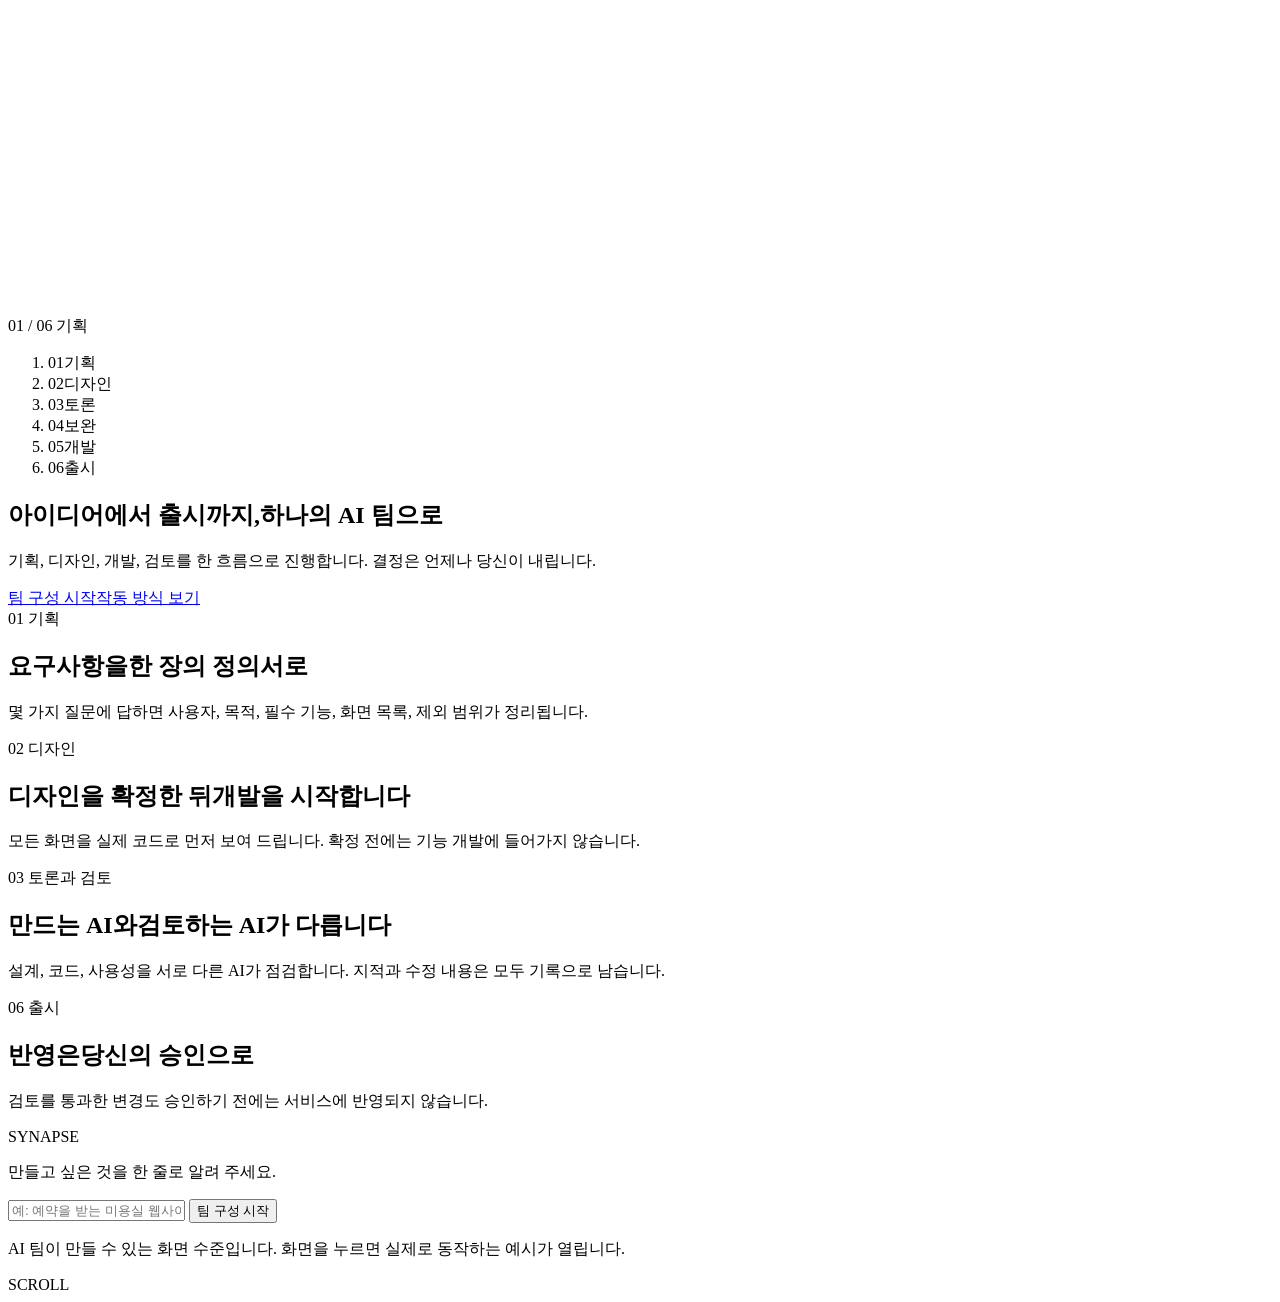
==== index.html @ ffe22930 "Add SYNAPSE homepage HTML/CSS/JS (assets to be uploaded separately)" ====
<!doctype html>
<html lang="ko">
<head>
<meta charset="utf-8">
<meta name="viewport" content="width=device-width, initial-scale=1, viewport-fit=cover">
<meta name="theme-color" content="#000000">
<meta name="apple-mobile-web-app-capable" content="yes">
<meta name="apple-mobile-web-app-status-bar-style" content="black-translucent">
<meta name="format-detection" content="telephone=no">
<title>SYNAPSE — 아이디어에서 출시까지</title>
<link rel="stylesheet" href="style.css">
</head>
<body data-page="home">

<div class="stage" aria-hidden="true">
  <video data-k="morph" src="assets/hands.mp4" poster="assets/hands.jpg" muted playsinline webkit-playsinline preload="auto"></video>
  <video data-k="sphere" class="stock" src="assets/sphere.mp4" poster="assets/sphere.jpg" muted playsinline webkit-playsinline loop preload="metadata"></video>
  <video data-k="tunnel" src="assets/finale.mp4" poster="assets/finale.jpg" muted playsinline webkit-playsinline preload="metadata"></video>
  <div class="tint"></div>
  <canvas data-k="code"></canvas>
  <video data-k="intro" src="assets/intro.mp4" muted playsinline webkit-playsinline preload="auto"></video>
  <i class="bar-top"></i><i class="bar-bot"></i>
  <div class="scrim"></div>
  <div class="sidescrim"></div>
  <div class="wash"></div>
  <span class="hud tr">01 / 06  기획</span>
</div>

<ol class="rail" aria-label="진행 단계">
  <li><span>01</span>기획</li><li><span>02</span>디자인</li><li><span>03</span>토론</li>
  <li><span>04</span>보완</li><li><span>05</span>개발</li><li><span>06</span>출시</li>
</ol>

<main>
  <section class="copy center" data-a="0" data-b="0.07">
    <h1>아이디어에서 출시까지,<b>하나의 AI 팀으로</b></h1>
    <p>기획, 디자인, 개발, 검토를 한 흐름으로 진행합니다. 결정은 언제나 당신이 내립니다.</p>
    <div class="row"><a class="btn solid" href="index.html#start">팀 구성 시작</a><a class="btn" href="how.html">작동 방식 보기</a></div>
  </section>

  <section class="copy ll" data-a="0.17" data-b="0.27">
    <span class="step">01 기획</span>
    <h2>요구사항을<b>한 장의 정의서로</b></h2>
    <p>몇 가지 질문에 답하면 사용자, 목적, 필수 기능, 화면 목록, 제외 범위가 정리됩니다.</p>
  </section>

  <section class="copy ll" data-a="0.355" data-b="0.49">
    <span class="step">02 디자인</span>
    <h2>디자인을 확정한 뒤<b>개발을 시작합니다</b></h2>
    <p>모든 화면을 실제 코드로 먼저 보여 드립니다. 확정 전에는 기능 개발에 들어가지 않습니다.</p>
  </section>

  <section class="copy ll" data-a="0.605" data-b="0.705">
    <span class="step">03 토론과 검토</span>
    <h2>만드는 AI와<b>검토하는 AI가 다릅니다</b></h2>
    <p>설계, 코드, 사용성을 서로 다른 AI가 점검합니다. 지적과 수정 내용은 모두 기록으로 남습니다.</p>
  </section>

  <section class="copy ll" data-a="0.79" data-b="0.855">
    <span class="step">06 출시</span>
    <h2>반영은<b>당신의 승인으로</b></h2>
    <p>검토를 통과한 변경도 승인하기 전에는 서비스에 반영되지 않습니다.</p>
  </section>

  <section class="copy finale" id="start" data-a="0.93" data-b="1">
    <div class="mark">SYNAPSE</div>
    <p class="tag">만들고 싶은 것을 한 줄로 알려 주세요.</p>
    <form class="ask">
      <input type="text" aria-label="만들고 싶은 것" placeholder="예: 예약을 받는 미용실 웹사이트">
      <button type="submit">팀 구성 시작</button>
    </form>
    <small></small>
    <section class="show" aria-label="만들 수 있는 것"></section>
    <p class="shelf-note">AI 팀이 만들 수 있는 화면 수준입니다. 화면을 누르면 실제로 동작하는 예시가 열립니다.</p>
  </section>

  <div class="scrollhint">SCROLL</div>
  <div class="track"></div>
</main>

<script src="rain.js"></script>
<script src="site.js"></script>
</body>
</html>
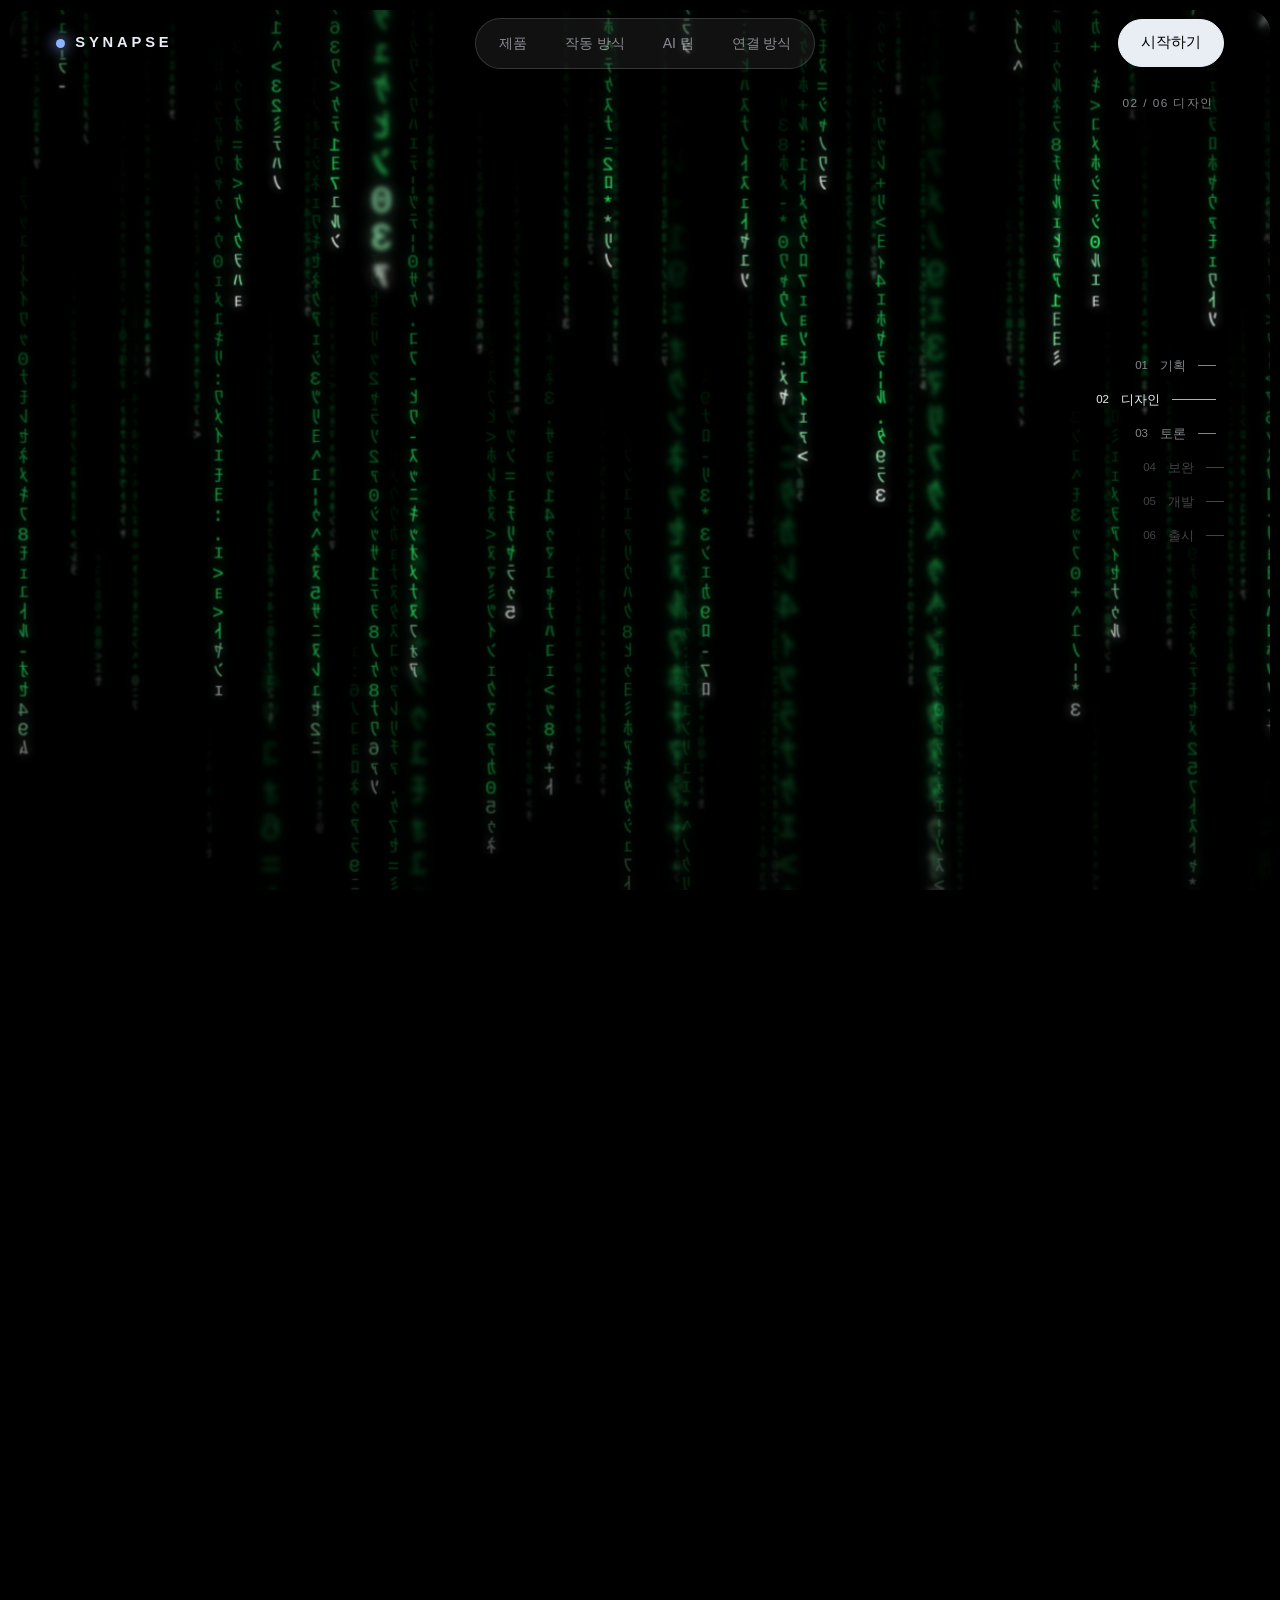
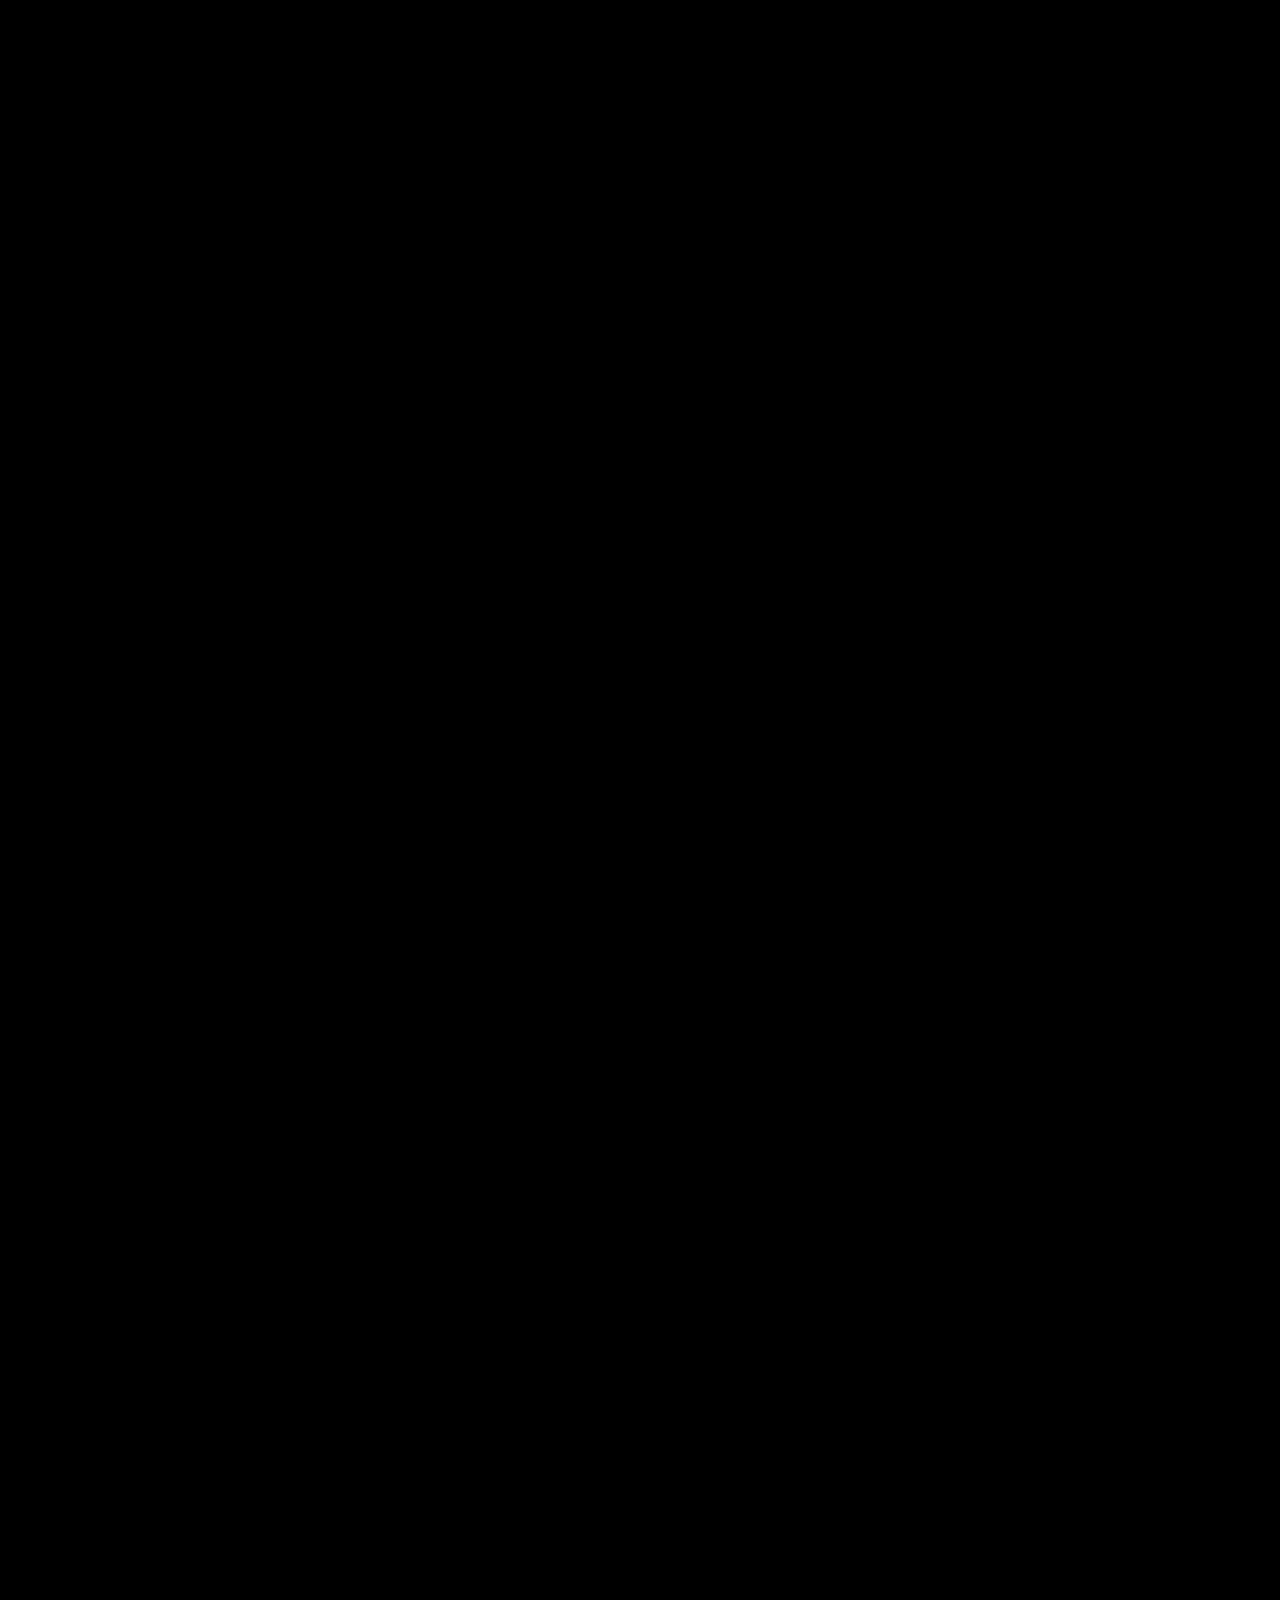
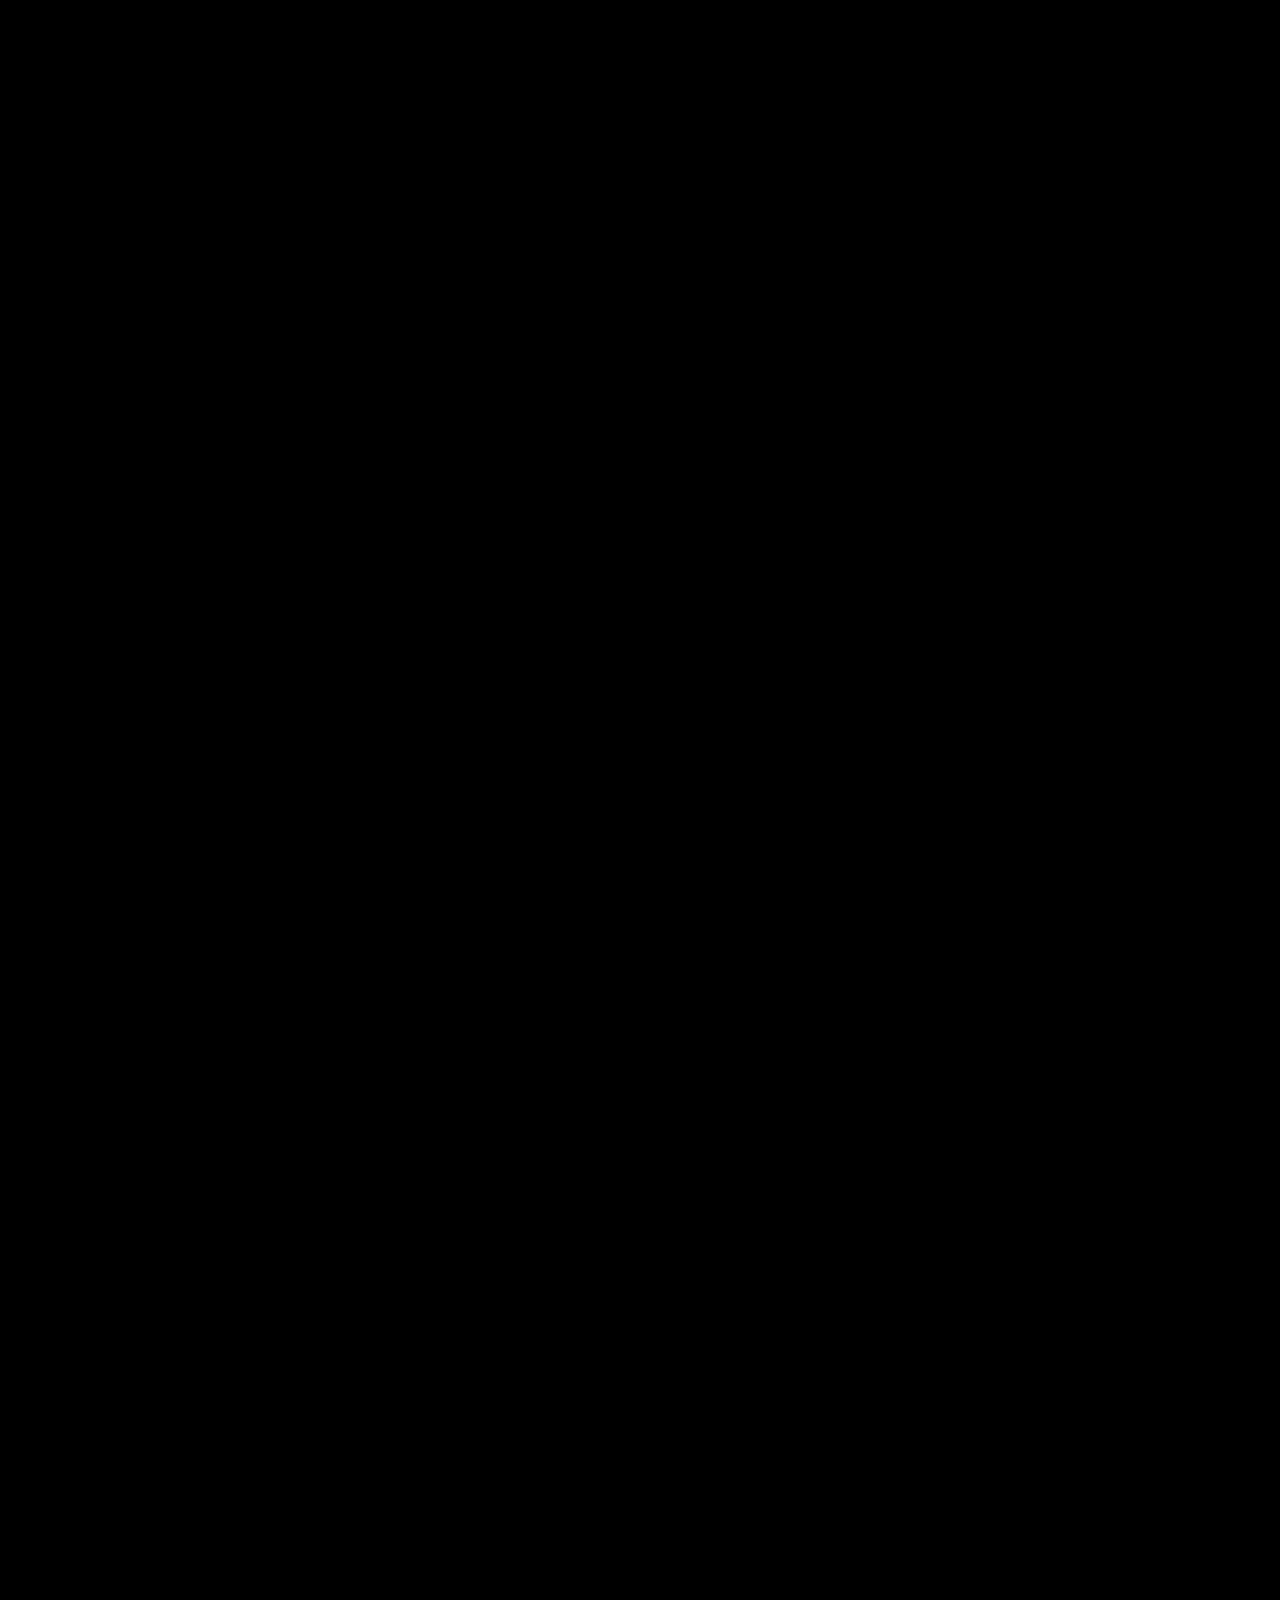
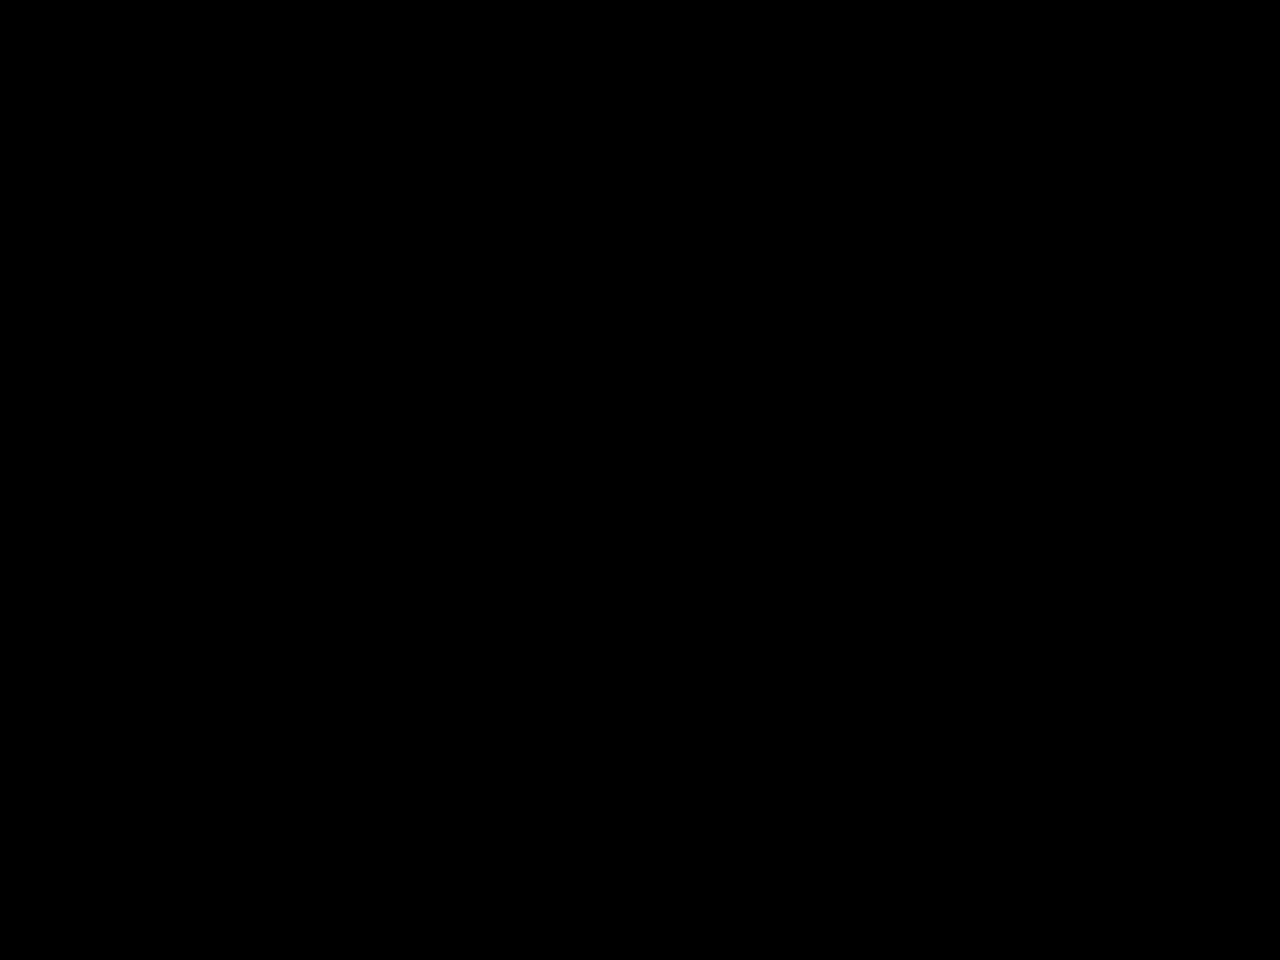
==== commit b8b6061a: "Add files via upload" ====
--- a/index.html
+++ b/index.html
@@ -2,23 +2,19 @@
 <html lang="ko">
 <head>
 <meta charset="utf-8">
-<meta name="viewport" content="width=device-width, initial-scale=1, viewport-fit=cover">
-<meta name="theme-color" content="#000000">
-<meta name="apple-mobile-web-app-capable" content="yes">
-<meta name="apple-mobile-web-app-status-bar-style" content="black-translucent">
-<meta name="format-detection" content="telephone=no">
+<meta name="viewport" content="width=device-width, initial-scale=1">
 <title>SYNAPSE — 아이디어에서 출시까지</title>
 <link rel="stylesheet" href="style.css">
 </head>
 <body data-page="home">
 
 <div class="stage" aria-hidden="true">
-  <video data-k="morph" src="assets/hands.mp4" poster="assets/hands.jpg" muted playsinline webkit-playsinline preload="auto"></video>
-  <video data-k="sphere" class="stock" src="assets/sphere.mp4" poster="assets/sphere.jpg" muted playsinline webkit-playsinline loop preload="metadata"></video>
-  <video data-k="tunnel" src="assets/finale.mp4" poster="assets/finale.jpg" muted playsinline webkit-playsinline preload="metadata"></video>
+  <video data-k="morph" src="assets/hands.mp4" poster="assets/hands.jpg" muted playsinline preload="auto"></video>
+  <video data-k="sphere" class="stock" src="assets/sphere.mp4" poster="assets/sphere.jpg" muted playsinline loop preload="auto"></video>
+  <video data-k="tunnel" src="assets/finale.mp4" poster="assets/finale.jpg" muted playsinline preload="auto"></video>
   <div class="tint"></div>
   <canvas data-k="code"></canvas>
-  <video data-k="intro" src="assets/intro.mp4" muted playsinline webkit-playsinline preload="auto"></video>
+  <video data-k="intro" src="assets/intro.mp4" muted playsinline preload="auto"></video>
   <i class="bar-top"></i><i class="bar-bot"></i>
   <div class="scrim"></div>
   <div class="sidescrim"></div>
@@ -81,4 +77,4 @@
 <script src="rain.js"></script>
 <script src="site.js"></script>
 </body>
-</html>+</html>
--- a/style.css
+++ b/style.css
@@ -0,0 +1,314 @@
+/* SYNAPSE 홈페이지 시안 — 공통 스타일
+   색: 순흑 #000 / 먹 #0A0D12 / 서리 #E9EEF5 / 빛청 #8FB4FF / 종이 #F3F5F8 / 재 #6B7480 */
+@font-face { font-family: Pretendard; font-weight: 200; font-display: swap; src: url(assets/fonts/Pretendard-ExtraLight.woff2) format("woff2"); }
+@font-face { font-family: Pretendard; font-weight: 300; font-display: swap; src: url(assets/fonts/Pretendard-Light.woff2) format("woff2"); }
+@font-face { font-family: Pretendard; font-weight: 500; font-display: swap; src: url(assets/fonts/Pretendard-Medium.woff2) format("woff2"); }
+
+:root {
+  --black: #000; --ink: #0A0D12; --frost: #E9EEF5; --glow: #8FB4FF; --paper: #F3F5F8; --ash: #6B7480;
+  --bg: var(--black); --fg: var(--frost); --dim: rgba(233,238,245,.56); --line: rgba(233,238,245,.16);
+  --pill: rgba(233,238,245,.07); --pill-on: rgba(233,238,245,.14);
+  --pad: clamp(20px, 4.4vw, 72px);
+  --ease: cubic-bezier(.2,.7,.1,1);
+}
+.light, .lit {
+  --bg: var(--paper); --fg: #0A0D12; --dim: rgba(10,13,18,.6); --line: rgba(10,13,18,.16);
+  --pill: rgba(10,13,18,.06); --pill-on: rgba(10,13,18,.12);
+}
+* { box-sizing: border-box; margin: 0; }
+html { background: #000; }
+body {
+  font-family: Pretendard, "Apple SD Gothic Neo", "Malgun Gothic", sans-serif; font-weight: 300;
+  background: var(--bg); color: var(--fg); line-height: 1.6; word-break: keep-all;
+  -webkit-font-smoothing: antialiased; transition: background .9s var(--ease), color .9s var(--ease), opacity .28s ease;
+  opacity: 0;
+}
+body.ready { opacity: 1; }
+body.leaving { opacity: 0; }
+a { color: inherit; text-decoration: none; }
+button, input { font: inherit; color: inherit; }
+:focus-visible { outline: 2px solid var(--glow); outline-offset: 3px; border-radius: 6px; }
+
+/* ── 내비게이션 ── */
+.nav { position: fixed; inset: 0 0 auto 0; z-index: 50; display: flex; align-items: center; justify-content: space-between;
+  padding: 18px var(--pad); transition: color .9s var(--ease); }
+.logo { font-weight: 500; letter-spacing: .26em; font-size: .92rem; display: flex; align-items: center; gap: 10px; }
+.logo i { width: 9px; height: 9px; border-radius: 50%; background: var(--glow); box-shadow: 0 0 14px 3px rgba(143,180,255,.55); }
+.nav-pill { position: relative; display: flex; gap: 2px; padding: 5px; border-radius: 999px; background: var(--pill);
+  border: 1px solid var(--line); backdrop-filter: blur(14px); -webkit-backdrop-filter: blur(14px); }
+.nav-pill a { position: relative; z-index: 1; padding: 8px 18px; font-size: .88rem; border-radius: 999px; color: var(--dim); transition: color .3s; }
+.nav-pill a:hover, .nav-pill a[aria-current] { color: var(--fg); }
+.nav-ind { position: absolute; top: 5px; left: 0; height: calc(100% - 10px); width: 0; border-radius: 999px; background: var(--pill-on);
+  transition: transform .45s var(--ease), width .45s var(--ease), opacity .3s; opacity: 0; }
+.btn { display: inline-flex; align-items: center; gap: 10px; padding: 11px 22px; border-radius: 999px; border: 1px solid var(--line);
+  background: transparent; cursor: pointer; font-size: .92rem; transition: background .3s, color .3s, border-color .3s, transform .3s var(--ease); }
+.btn:hover { background: var(--pill-on); }
+.btn.solid { background: var(--fg); color: var(--bg); border-color: var(--fg); }
+.btn.solid:hover { transform: translateY(-2px); }
+.nav-toggle { display: none; }
+
+/* ── 홈: 스크롤 무대 ── */
+.track { height: 640vh; }
+.stage { position: fixed; inset: 0; overflow: hidden; background: #000; border-radius: 0; will-change: inset, border-radius; }
+.stage video { position: absolute; inset: 0; width: 100%; height: 100%; object-fit: cover; opacity: 0; will-change: opacity; }
+.stage video.stock { filter: grayscale(1) brightness(1.2) contrast(1.08); }
+.stage video[data-k="code"] { filter: grayscale(1) brightness(.85) contrast(1.1); }
+.tint { position: absolute; inset: 0; background: #7aa2f0; mix-blend-mode: color; opacity: .5; pointer-events: none; }
+.scrim { position: absolute; inset: 0; background:
+  linear-gradient(to top, rgba(0,0,0,.72) 0%, rgba(0,0,0,0) 46%), linear-gradient(to bottom, rgba(0,0,0,.5) 0%, rgba(0,0,0,0) 22%); }
+.wash { position: absolute; inset: 0; background: var(--paper); opacity: 0; will-change: opacity; }
+.hud { position: absolute; font-size: .74rem; letter-spacing: .12em; color: var(--dim); transition: color .9s; }
+.hud.tl { top: 84px; left: var(--pad); } .hud.tr { top: 84px; right: var(--pad); }
+
+.copy { position: fixed; z-index: 10; opacity: 0; pointer-events: none; will-change: opacity, transform; }
+.copy.on { pointer-events: auto; }
+.copy h1, .copy h2, .phead h1 { font-size: clamp(2.1rem, 5.4vw, 5.2rem); line-height: 1.12; font-weight: 200; letter-spacing: -.02em; }
+.copy h1 b, .copy h2 b, .phead h1 b { display: block; font-weight: 500; }
+.copy p { max-width: 34em; color: var(--dim); margin-top: 1.1em; font-size: clamp(.95rem, 1.15vw, 1.1rem); }
+.copy.center { inset: 0; display: grid; place-content: center; justify-items: center; text-align: center; padding: 0 var(--pad); }
+.copy.center .row { display: flex; gap: 12px; margin-top: 2em; flex-wrap: wrap; justify-content: center; }
+.copy.ll { left: var(--pad); bottom: clamp(56px, 11vh, 120px); max-width: min(680px, 78vw); }
+.scrollhint { position: fixed; z-index: 10; left: 50%; bottom: 28px; transform: translateX(-50%); font-size: .74rem; letter-spacing: .3em; color: var(--dim); }
+.scrollhint::after { content: ""; display: block; width: 1px; height: 34px; margin: 10px auto 0; background: linear-gradient(var(--dim), transparent); animation: drip 2.2s var(--ease) infinite; transform-origin: top; }
+@keyframes drip { 0% { transform: scaleY(0); } 60% { transform: scaleY(1); } 100% { transform: scaleY(1); opacity: 0; } }
+
+/* 단계 레일 (오른쪽) */
+.rail { position: fixed; z-index: 12; right: var(--pad); top: 50%; transform: translateY(-50%); list-style: none; padding: 0; font-size: .82rem; transition: opacity .6s; }
+.rail li { display: flex; align-items: center; justify-content: flex-end; gap: 12px; height: 34px; color: var(--dim); opacity: .5; transition: opacity .5s, color .5s, transform .5s var(--ease); }
+.rail li span { font-variant-numeric: tabular-nums; font-size: .72rem; }
+.rail li::after { content: ""; width: 18px; height: 1px; background: currentColor; transition: width .5s var(--ease); }
+.rail li.on { opacity: 1; color: var(--fg); transform: translateX(-8px); }
+.rail li.on::after { width: 44px; background: var(--glow); }
+
+/* 마지막: 시작 화면 */
+.finale { inset: 0; display: grid; place-content: center; justify-items: center; text-align: center; padding: 0 var(--pad); color: #0A0D12; }
+.finale .mark { font-weight: 500; letter-spacing: .42em; font-size: clamp(1.6rem, 4.6vw, 4rem); padding-left: .42em; }
+.finale .tag { color: rgba(10,13,18,.6); margin-top: .7em; }
+.ask { display: flex; gap: 8px; margin-top: 2.4em; width: min(720px, 88vw); padding: 8px; border-radius: 999px; background: #fff;
+  border: 1px solid rgba(10,13,18,.14); box-shadow: 0 30px 80px -30px rgba(40,70,130,.35); }
+.ask input { flex: 1; min-width: 0; border: 0; background: transparent; padding: 12px 20px; font-size: 1.02rem; outline: none; color: #0A0D12; }
+.ask input::placeholder { color: rgba(10,13,18,.42); }
+.ask button { border: 0; border-radius: 999px; background: #0A0D12; color: #fff; padding: 12px 26px; cursor: pointer; white-space: nowrap; transition: transform .3s var(--ease); }
+.ask button:hover { transform: scale(1.04); }
+.finale small { display: block; margin-top: 1.3em; color: rgba(10,13,18,.55); min-height: 1.6em; font-size: .86rem; }
+
+/* ── 하위 페이지 공통 ── */
+.phead { position: relative; min-height: 78vh; display: flex; align-items: flex-end; padding: 0 var(--pad) clamp(40px, 8vh, 90px); overflow: hidden; }
+.phead video { position: absolute; inset: 0; width: 100%; height: 100%; object-fit: cover; filter: grayscale(1) sepia(.5) hue-rotate(185deg) saturate(1.3) brightness(.95); z-index: -2; will-change: transform; }
+.phead::after { content: ""; position: absolute; inset: 0; z-index: -1; background: linear-gradient(to top, var(--bg) 2%, transparent 60%); }
+.phead p { max-width: 36em; color: var(--dim); margin-top: 1.2em; font-size: 1.08rem; }
+.phead h1 { transform: translateY(26px); opacity: 0; transition: transform 1.1s var(--ease) .15s, opacity 1.1s ease .15s; }
+.ready .phead h1 { transform: none; opacity: 1; }
+.wrap { padding: clamp(40px, 9vh, 110px) var(--pad); }
+.lede { font-size: clamp(1.2rem, 2vw, 1.7rem); font-weight: 200; max-width: 30em; line-height: 1.5; }
+
+/* 제품: 줄 목록 */
+.rows { border-top: 1px solid var(--line); margin-top: 3.5em; }
+.rows article { display: grid; grid-template-columns: minmax(180px, 1fr) 2fr; gap: 24px; padding: 30px 0; border-bottom: 1px solid var(--line); transition: padding .5s var(--ease), background .5s; }
+.rows article:hover { padding-left: 18px; background: linear-gradient(90deg, var(--pill), transparent 60%); }
+.rows h3 { font-weight: 500; font-size: 1.3rem; }
+.rows p { color: var(--dim); max-width: 38em; }
+
+/* 작동 방식: 고정 숫자 + 단계 */
+.steps { display: grid; grid-template-columns: minmax(0, 1fr) minmax(0, 1.2fr); gap: var(--pad); padding: 0 var(--pad); }
+.steps .big { position: sticky; top: 0; height: 100vh; display: grid; align-content: center; }
+.steps .big .n { font-size: clamp(7rem, 22vw, 20rem); font-weight: 200; line-height: .9; letter-spacing: -.05em; font-variant-numeric: tabular-nums; }
+.steps .big .t { font-size: clamp(1.4rem, 2.6vw, 2.4rem); font-weight: 500; margin-top: .3em; }
+.steps .bar { height: 1px; background: var(--line); margin-top: 2em; position: relative; }
+.steps .bar i { position: absolute; left: 0; top: 0; height: 1px; background: var(--glow); width: 16.6%; transition: width .7s var(--ease); box-shadow: 0 0 12px var(--glow); }
+.steps article { min-height: 82vh; display: grid; align-content: center; opacity: .28; transition: opacity .6s; }
+.steps article.on { opacity: 1; }
+.steps article h3 { font-size: clamp(1.4rem, 2.4vw, 2rem); font-weight: 200; line-height: 1.35; }
+.steps article p { color: var(--dim); margin-top: 1em; max-width: 32em; }
+
+/* AI 팀: 구체 주변 네 역할 */
+.orbit { position: relative; min-height: 100vh; overflow: hidden; display: grid; place-items: center; }
+.orbit video { position: absolute; inset: 0; width: 100%; height: 100%; object-fit: cover; filter: saturate(.6) brightness(1.2); }
+.orbit .mid { position: relative; text-align: center; }
+.role { position: absolute; max-width: 300px; transition: transform .6s var(--ease); }
+.role:hover { transform: translateY(-6px); }
+.role h3 { font-weight: 500; font-size: 1.25rem; display: flex; align-items: center; gap: 10px; }
+.role h3::before { content: ""; width: 7px; height: 7px; border-radius: 50%; background: var(--glow); box-shadow: 0 0 12px var(--glow); }
+.role p { color: var(--dim); margin-top: .5em; font-size: .96rem; }
+.role.a { top: 22%; left: var(--pad); } .role.b { top: 22%; right: var(--pad); }
+.role.c { bottom: 12%; left: var(--pad); } .role.d { bottom: 12%; right: var(--pad); }
+.names { display: flex; flex-wrap: wrap; gap: 10px; margin-top: 2em; }
+.names span { padding: 9px 18px; border: 1px solid var(--line); border-radius: 999px; }
+
+/* 연결 방식: 밝은 페이지, 세 갈래 */
+.ways { display: grid; grid-template-columns: 1.35fr 1fr 1fr; border-top: 1px solid var(--line); margin-top: 3.5em; }
+.ways section { padding: 34px 28px 40px 0; }
+.ways section + section { border-left: 1px solid var(--line); padding-left: 28px; }
+.ways .cost { font-size: clamp(2.2rem, 4.4vw, 4rem); font-weight: 200; line-height: 1.1; }
+.ways h3 { font-weight: 500; font-size: 1.2rem; margin: .9em 0 .5em; }
+.ways p, .ways li { color: var(--dim); }
+.ways ul { padding-left: 1.1em; margin-top: .8em; }
+.note { margin-top: 3em; padding-top: 1.4em; border-top: 1px solid var(--line); color: var(--dim); max-width: 46em; }
+
+.foot { display: flex; justify-content: space-between; flex-wrap: wrap; gap: 16px; padding: 40px var(--pad); border-top: 1px solid var(--line); color: var(--dim); font-size: .88rem; }
+.foot a:hover { color: var(--fg); }
+
+@media (max-width: 820px) {
+  .nav-toggle { display: inline-flex; }
+  .nav-pill { display: none; position: absolute; top: 66px; right: var(--pad); flex-direction: column; border-radius: 22px; padding: 10px; min-width: 180px; background: rgba(10,13,18,.92); }
+  .light .nav-pill, .lit .nav-pill { background: rgba(243,245,248,.96); }
+  .nav.open .nav-pill { display: flex; } .nav-ind { display: none; }
+  .nav .cta { display: none; }
+  .rail { display: none; } .hud.tr { display: none; }
+  .rows article, .steps, .ways { grid-template-columns: 1fr; }
+  .steps .big { position: static; height: auto; padding-top: 12vh; } .steps article { min-height: 0; padding: 7vh 0; opacity: 1; }
+  .ways section + section { border-left: 0; border-top: 1px solid var(--line); padding-left: 0; }
+  .orbit { display: block; padding: 16vh var(--pad) 8vh; } .orbit .mid { margin-bottom: 8vh; }
+  .role { position: static; margin-top: 28px; max-width: none; }
+  .ask { flex-direction: column; border-radius: 26px; } .ask button { padding: 14px; }
+}
+@media (prefers-reduced-motion: reduce) {
+  * { animation: none !important; transition-duration: .01ms !important; }
+}
+
+/* 실사 도입: 영화 화면비 띠(위·아래)가 있다가 걷힌다 */
+.bar-top, .bar-bot { position: absolute; left: 0; right: 0; height: 11.5vh; background: #000; z-index: 3; will-change: transform; }
+.bar-top { top: 0; transform-origin: top; } .bar-bot { bottom: 0; transform-origin: bottom; }
+.stage video[data-k="intro"] { z-index: 2; }
+
+/* 첫 화면 정리(레퍼런스 card): 제목은 위쪽 가운데, 두 손은 그 아래. 손 영상은 양옆이 서서히 사라져 잘린 면이 안 보인다 */
+.stage video[data-k="morph"] { transform-origin: 50% 60%; will-change: transform, opacity;
+  -webkit-mask-image: linear-gradient(90deg, transparent 0, #000 20%, #000 80%, transparent 100%); mask-image: linear-gradient(90deg, transparent 0, #000 20%, #000 80%, transparent 100%); }
+.copy.center { place-content: start center; padding-top: clamp(96px, 17vh, 190px); }
+.copy.center h1 { font-size: clamp(2rem, 4.3vw, 4.1rem); }
+.copy.center p { max-width: 26em; font-size: clamp(.92rem, 1.05vw, 1.02rem); margin-top: .9em; }
+.copy.center .row { margin-top: 1.5em; }
+@media (max-width: 820px) { .copy.center { padding-top: 14vh; } }
+
+/* 메뉴는 첫 화면부터 보이되, 은은하게 떠오른다 */
+.nav { animation: navIn 2.2s var(--ease) .5s both; }
+@keyframes navIn { from { opacity: 0; transform: translateY(-10px); filter: blur(4px); } to { opacity: 1; transform: none; filter: blur(0); } }
+
+/* 매트릭스 코드 비(직접 그림) */
+.stage canvas[data-k="code"] { position: absolute; inset: 0; width: 100%; height: 100%; opacity: 0; will-change: opacity, transform; }
+.phead canvas.rain { position: absolute; inset: 0; width: 100%; height: 100%; z-index: -2; }
+
+/* ── 4차: 설명 글은 배경과 분리된 왼쪽 자리에, 비주얼은 오른쪽으로 ── */
+.sidescrim { position: absolute; inset: 0; opacity: 0; pointer-events: none; will-change: opacity;
+  background: linear-gradient(90deg, #000 0%, rgba(0,0,0,.9) 26%, rgba(0,0,0,.55) 44%, rgba(0,0,0,0) 62%); }
+.copy.ll { left: var(--pad); top: 0; bottom: 0; display: grid; align-content: center; width: min(460px, 36vw); max-width: none; }
+.copy.ll .step { display: flex; align-items: center; gap: 14px; font-size: .82rem; letter-spacing: .08em; color: var(--glow); margin-bottom: 1.5em; font-variant-numeric: tabular-nums; }
+.copy.ll .step::after { content: ""; width: 44px; height: 1px; background: currentColor; opacity: .6; }
+.copy.ll h2 { font-size: clamp(1.9rem, 3.1vw, 3.2rem); line-height: 1.22; letter-spacing: -.025em; }
+.copy.ll p { color: rgba(233,238,245,.8); font-size: clamp(.98rem, 1.08vw, 1.08rem); line-height: 1.8; max-width: 22em; margin-top: 1.4em; }
+.copy.center p { color: rgba(233,238,245,.78); }
+@media (max-width: 820px) {
+  .copy.ll { top: auto; bottom: 7vh; right: var(--pad); width: auto; display: block; }
+  .sidescrim { background: linear-gradient(0deg, #000 0%, rgba(0,0,0,.85) 30%, rgba(0,0,0,0) 62%); }
+}
+
+/* ── 마지막 화면: 예시 시안 진열 ── */
+.finale { align-content: center; overflow: auto; padding-top: 84px; padding-bottom: 28px; }
+.shelf { display: grid; grid-template-columns: repeat(4, 1fr); gap: 14px; width: min(860px, 92vw); margin-top: 2.2em; }
+.card { all: unset; box-sizing: border-box; cursor: pointer; background: #fff; border: 1px solid rgba(10,13,18,.1); border-radius: 16px; padding: 10px 10px 12px; text-align: left;
+  box-shadow: 0 18px 40px -26px rgba(40,70,130,.45); transition: transform .45s var(--ease), box-shadow .45s var(--ease), border-color .3s; }
+.card:hover, .card:focus-visible { transform: translateY(-6px); box-shadow: 0 28px 50px -24px rgba(40,70,130,.55); border-color: rgba(10,13,18,.28); }
+.card:focus-visible { outline: 2px solid #3b6fe0; outline-offset: 3px; }
+.cap { display: block; font-size: .84rem; color: rgba(10,13,18,.62); margin-top: 10px; padding: 0 4px; }
+.cap b { display: block; font-weight: 500; color: #0A0D12; font-size: .92rem; margin-bottom: 1px; }
+.shelf-note { font-size: .78rem; color: rgba(10,13,18,.5); margin-top: 1.1em; }
+.mock { display: block; position: relative; aspect-ratio: 16 / 10; border-radius: 10px; overflow: hidden; background: #F3F5F8; }
+.mock i { position: absolute; display: block; border-radius: 4px; }
+.mock.web { background: linear-gradient(160deg, #fdf3f1, #f3eefb); }
+.mock.web .bar { inset: 0 0 auto 0; height: 13%; background: rgba(255,255,255,.8); border-radius: 0; }
+.mock.web .hero { left: 54%; top: 24%; width: 38%; height: 58%; border-radius: 10px; background: radial-gradient(circle at 40% 35%, #f6a9b8 0 24%, #f0c7d3 25% 46%, #cfe3c7 47%); }
+.mock.web .l1 { left: 8%; top: 32%; width: 34%; height: 9%; background: #2b2233; } .mock.web .l2 { left: 8%; top: 47%; width: 26%; height: 5%; background: rgba(43,34,51,.3); }
+.mock.web .cta { left: 8%; top: 62%; width: 20%; height: 12%; border-radius: 99px; background: #e2607f; }
+.mock.app { background: linear-gradient(160deg, #eaf1ff, #f4f0ff); }
+.mock.app .phone { left: 36%; top: 8%; width: 28%; height: 84%; border-radius: 12px; background: #fff; box-shadow: 0 6px 16px -8px rgba(20,40,90,.5); }
+.mock.app .r { left: 12%; width: 76%; height: 13%; background: #e8eefc; } .mock.app .r:nth-child(1) { top: 14%; background: #3b6fe0; } .mock.app .r:nth-child(2) { top: 33%; } .mock.app .r:nth-child(3) { top: 52%; }
+.mock.app .tab { left: 30%; bottom: 7%; width: 40%; height: 5%; border-radius: 99px; background: #cdd8f5; }
+.mock.game { background: linear-gradient(180deg, #8fd3f4 0 46%, #7bc96f 46%); }
+.mock.game .sc { left: 6%; top: 8%; width: 22%; height: 10%; border-radius: 99px; background: rgba(255,255,255,.85); }
+.mock.game .h { width: 20%; height: 14%; border-radius: 50%; background: #3d2a1e; top: 66%; } .mock.game .h1 { left: 12%; } .mock.game .h2 { left: 40%; } .mock.game .h3 { left: 68%; }
+.mock.game .m { left: 43%; top: 46%; width: 14%; height: 26%; border-radius: 50% 50% 30% 30%; background: #a9744f; animation: pop 2.6s var(--ease) infinite; }
+@keyframes pop { 0%, 100% { transform: translateY(60%); } 35%, 65% { transform: none; } }
+.mock.tool { background: #10141c; }
+.mock.tool .side { left: 0; top: 0; width: 18%; height: 100%; border-radius: 0; background: #1a2030; }
+.mock.tool .b { bottom: 14%; width: 9%; background: #4f7df0; border-radius: 3px 3px 0 0; }
+.mock.tool .b1 { left: 28%; height: 30%; } .mock.tool .b2 { left: 41%; height: 52%; } .mock.tool .b3 { left: 54%; height: 38%; } .mock.tool .b4 { left: 67%; height: 68%; background: #f06a6a; } .mock.tool .b5 { left: 80%; height: 24%; }
+@media (max-width: 820px) { .shelf { grid-template-columns: repeat(2, 1fr); } }
+/* 마지막 화면이 한 화면 안에 다 들어오도록 간격을 줄임 */
+.finale { padding-top: 76px; padding-bottom: 20px; }
+.finale .mark { font-size: clamp(1.4rem, 3.3vw, 2.9rem); }
+.finale .tag { margin-top: .5em; font-size: .95rem; }
+.finale .ask { margin-top: 1.5em; }
+.finale small { margin-top: .6em; min-height: 1.3em; }
+.shelf { margin-top: .9em; width: min(820px, 92vw); }
+.mock { aspect-ratio: 16 / 8.6; }
+.shelf-note { margin-top: .8em; }
+
+/* 마지막 화면: 만들어지는 과정을 보여 주는 화면 한 편 */
+.demo { margin: 1.1em 0 0; width: min(640px, 88vw, 76vh); aspect-ratio: 16 / 9; border-radius: 18px; overflow: hidden; background: #070a12;
+  border: 1px solid rgba(10,13,18,.16); box-shadow: 0 40px 90px -40px rgba(30,60,130,.55), 0 2px 0 rgba(255,255,255,.6) inset; }
+.demo video { width: 100%; height: 100%; object-fit: cover; display: block; }
+
+/* 카메라 전환용: 움직임·흐림을 GPU로 */
+.stage video, .stage canvas { will-change: transform, opacity, filter; }
+
+/* ── 6차(2026-11-16): 글꼴 두께와 문구 자리 정돈 — 가는 글씨(200)를 버리고 보통(400)·굵게(600)만 쓴다 ── */
+@font-face { font-family: Pretendard; font-weight: 400; font-display: swap; src: url(assets/fonts/Pretendard-Regular.woff2) format("woff2"); }
+@font-face { font-family: Pretendard; font-weight: 600; font-display: swap; src: url(assets/fonts/Pretendard-SemiBold.woff2) format("woff2"); }
+body { font-weight: 400; letter-spacing: -.005em; }
+.copy h1, .copy h2, .phead h1 { font-weight: 600; letter-spacing: -.035em; line-height: 1.2; }
+.copy h1 b, .copy h2 b, .phead h1 b { font-weight: 600; }
+.copy.center h1 { font-size: clamp(1.9rem, 3.7vw, 3.5rem); }
+.copy.center p { max-width: 30em; font-size: clamp(.95rem, 1.05vw, 1.05rem); color: rgba(233,238,245,.72); margin-top: 1.1em; }
+.btn { font-weight: 500; } .nav-pill a { font-weight: 500; } .logo { font-weight: 600; }
+.copy.ll { width: min(430px, 34vw); }
+.copy.ll .step { font-size: .8rem; font-weight: 500; letter-spacing: .02em; color: var(--glow); margin-bottom: 1.3em; gap: 12px; }
+.copy.ll .step::before { content: ""; width: 28px; height: 1px; background: currentColor; opacity: .7; }
+.copy.ll .step::after { display: none; }
+.copy.ll h2 { font-size: clamp(1.6rem, 2.35vw, 2.4rem); line-height: 1.28; }
+.copy.ll p { color: rgba(233,238,245,.7); font-size: clamp(.95rem, 1.02vw, 1.04rem); line-height: 1.75; max-width: 23em; margin-top: 1.2em; }
+.sidescrim { background: linear-gradient(90deg, rgba(0,0,0,.92) 0%, rgba(0,0,0,.8) 24%, rgba(0,0,0,.35) 42%, rgba(0,0,0,0) 56%); }
+.rail { font-weight: 500; } .hud { font-weight: 500; }
+.lede { font-weight: 400; } .steps article h3 { font-weight: 500; } .steps .big .t, .rows h3, .role h3, .ways h3 { font-weight: 600; }
+.finale .mark { font-weight: 600; letter-spacing: .34em; padding-left: .34em; font-size: clamp(1.3rem, 2.6vw, 2.3rem); }
+.finale .tag { color: rgba(10,13,18,.62); font-size: 1rem; }
+.finale .ask { margin-top: 1.2em; width: min(640px, 88vw); }
+.finale .ask button { font-weight: 600; }
+.finale small { margin-top: .4em; min-height: 1.2em; }
+
+/* 마지막 화면: 만들 수 있는 것(SYNAPSE 유료용 첫 화면의 예시 그대로) */
+.show { width: min(980px, 94vw); margin-top: .5em; }
+.show-tabs { display: inline-flex; gap: 2px; padding: 4px; border-radius: 999px; background: rgba(10,13,18,.06); }
+.show-tabs button { border: 0; background: transparent; cursor: pointer; padding: 7px 16px; border-radius: 999px; font-size: .88rem; font-weight: 500; color: rgba(10,13,18,.58); transition: background .3s, color .3s; }
+.show-tabs button:hover { color: #0A0D12; }
+.show-tabs button[aria-selected="true"] { background: #0A0D12; color: #fff; }
+.show-stage { position: relative; height: min(41vh, 400px); margin-top: 16px; }
+.ks { position: absolute; inset: 0; display: flex; align-items: center; justify-content: center; gap: 36px; opacity: 0; visibility: hidden; transform: translateY(10px) scale(.985);
+  transition: opacity .5s ease, transform .6s var(--ease), visibility 0s .5s; }
+.ks.on { opacity: 1; visibility: visible; transform: none; transition: opacity .5s ease, transform .6s var(--ease); }
+.kd { display: flex; flex-direction: column; height: 100%; overflow: hidden; background: #fff; border: 1px solid rgba(10,13,18,.14);
+  box-shadow: 0 34px 70px -34px rgba(30,60,130,.5); transition: transform .45s var(--ease), box-shadow .45s var(--ease); }
+.kd:hover { transform: translateY(-4px); box-shadow: 0 44px 80px -34px rgba(30,60,130,.6); }
+.kd img { display: block; width: 100%; flex: 1; min-height: 0; object-fit: cover; object-position: top; }
+.kd-win { aspect-ratio: 16 / 10.4; border-radius: 12px; }
+.kd-win.kd-dark { background: #0d1118; border-color: rgba(10,13,18,.5); }
+.kf-bar { display: flex; align-items: center; gap: 6px; height: 26px; padding: 0 12px; background: #eef1f5; border-bottom: 1px solid rgba(10,13,18,.08); flex: none; }
+.kd-dark .kf-bar { background: #161b25; border-color: rgba(255,255,255,.06); }
+.kf-bar i { width: 8px; height: 8px; border-radius: 50%; background: rgba(10,13,18,.18); }
+.kd-dark .kf-bar i { background: rgba(255,255,255,.2); }
+.kf-bar span { margin: 0 auto; font-size: .7rem; color: rgba(10,13,18,.5); transform: translateX(-21px); }
+.kd-dark .kf-bar span { color: rgba(255,255,255,.5); }
+.kd-tab { aspect-ratio: 16 / 10; border-radius: 20px; border: 8px solid #0A0D12; background: #0A0D12; }
+.kd-tab img { border-radius: 12px; }
+.kd-phone { aspect-ratio: 780 / 1688; border-radius: 26px; border: 6px solid #0A0D12; background: #0A0D12; }
+.kd-phone img { border-radius: 20px; }
+.ks-note { width: 200px; display: grid; gap: 22px; text-align: left; font-size: .86rem; color: rgba(10,13,18,.6); line-height: 1.5; }
+.ks-note b { display: block; color: #0A0D12; font-weight: 600; font-size: .92rem; margin-bottom: 2px; }
+.ks-note:first-child { text-align: right; }
+.show-cap { margin-top: 14px; font-size: .9rem; color: rgba(10,13,18,.62); }
+.show-cap b { color: #0A0D12; font-weight: 600; margin-right: 10px; }
+.finale .shelf-note { font-size: .76rem; color: rgba(10,13,18,.45); margin-top: .5em; }
+@media (max-width: 820px) {
+  .ks-note { display: none; } .show-tabs { flex-wrap: wrap; justify-content: center; border-radius: 18px; } .show-stage { height: 34vh; }
+  .kd-win, .kd-tab { height: auto; width: 100%; }
+}
+.finale .show-cap, .finale .shelf-note { max-width: none; }
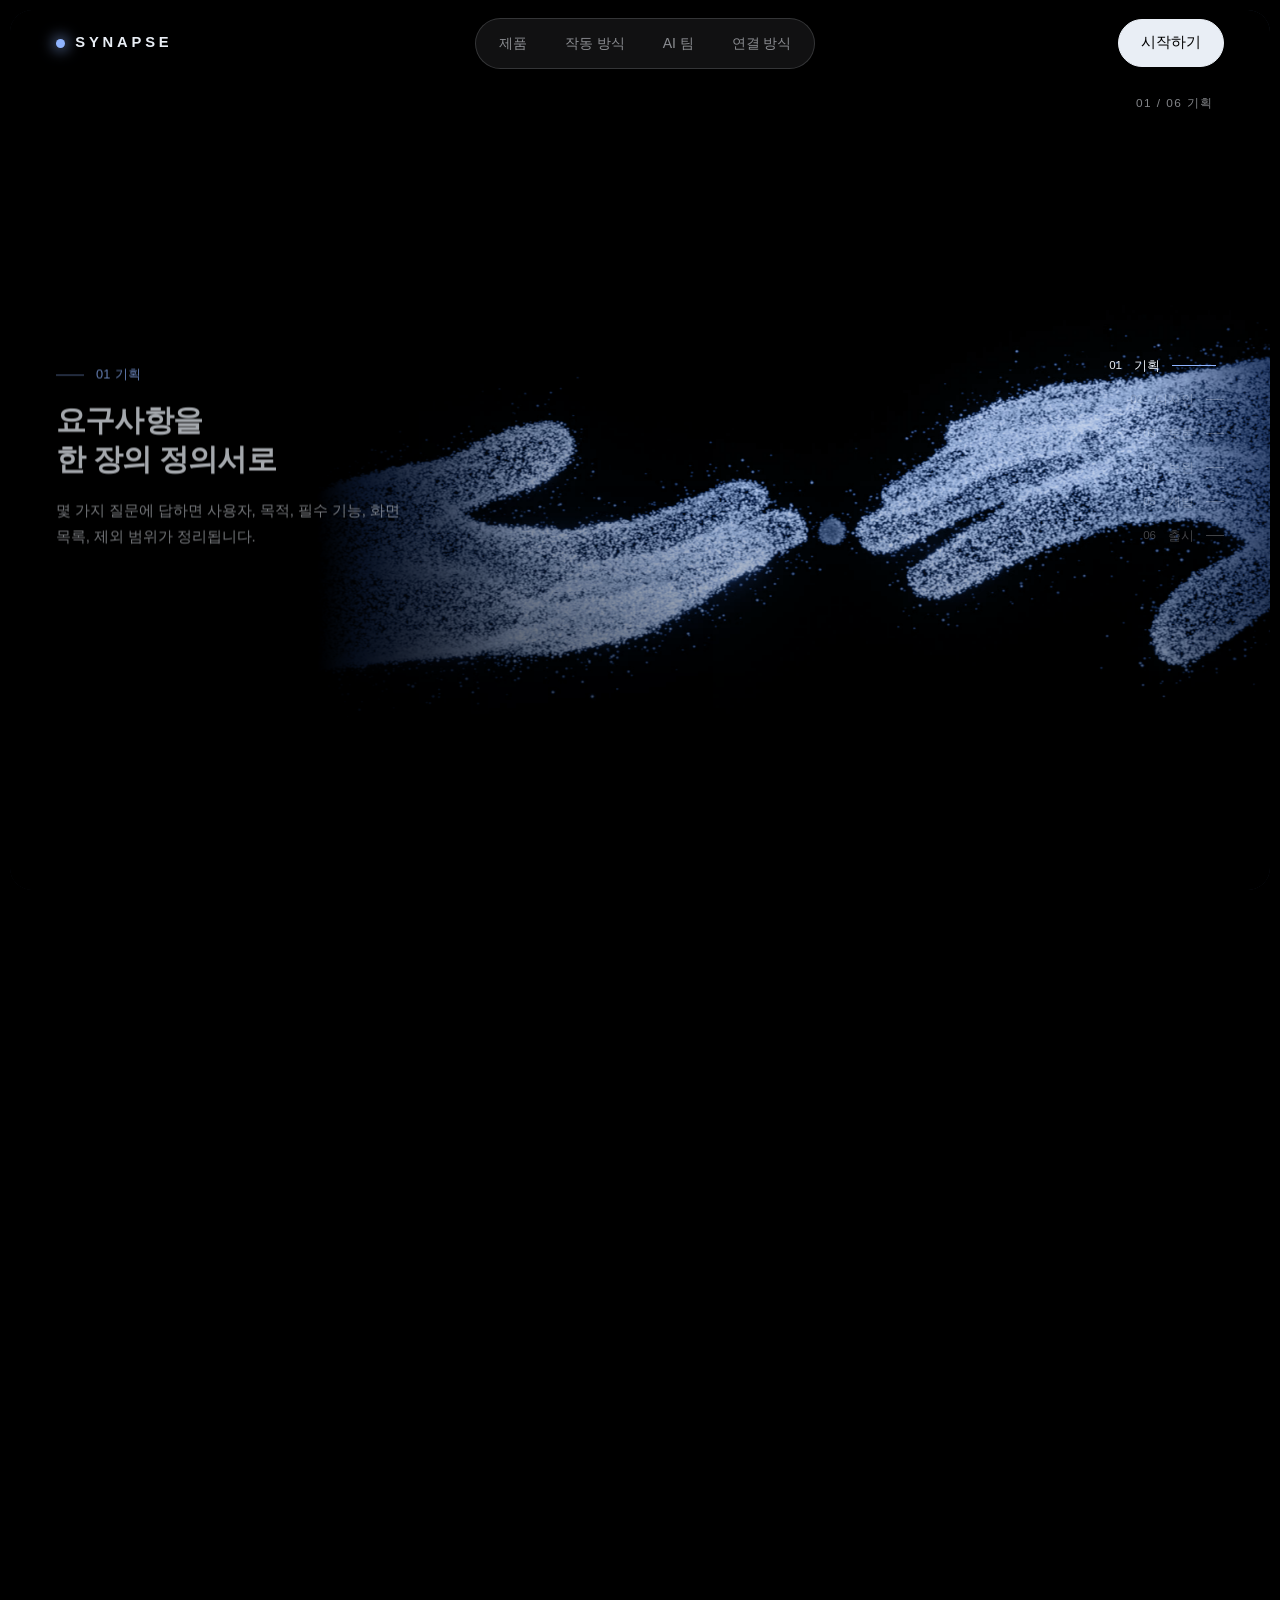
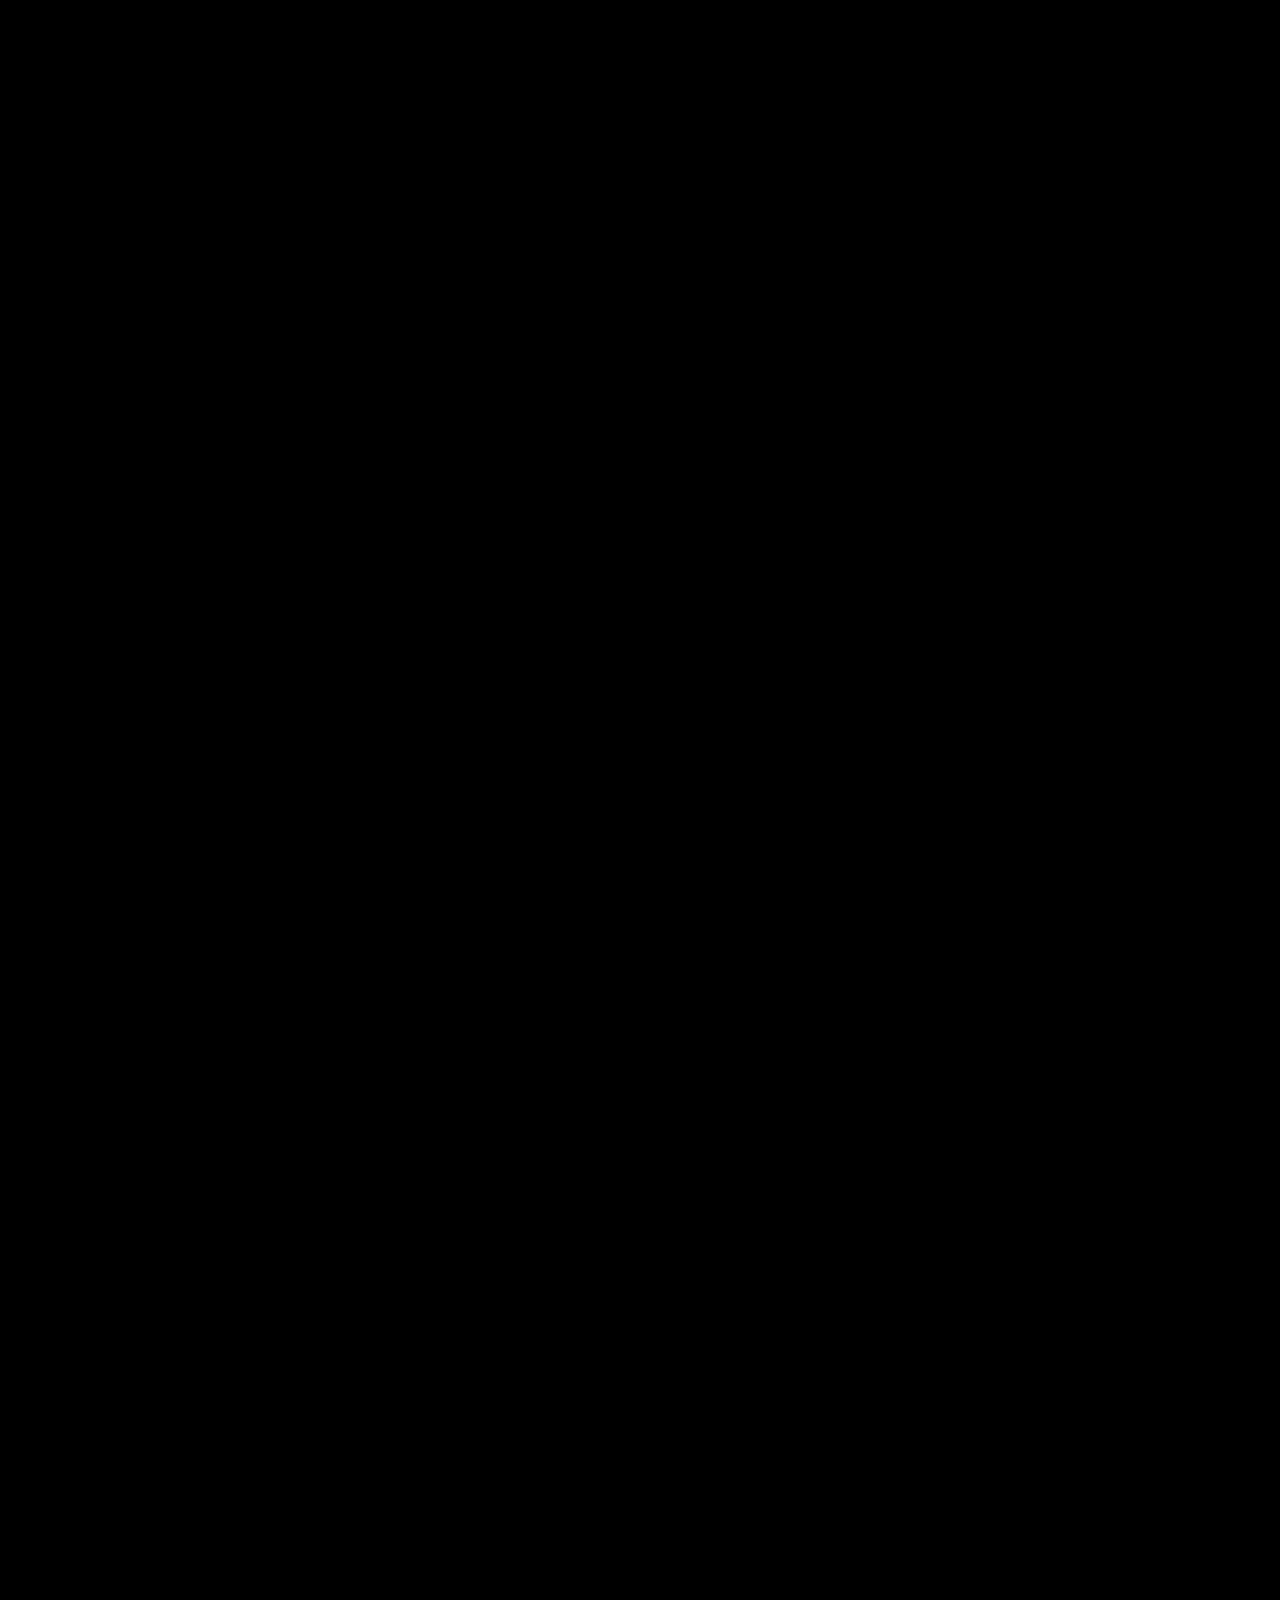
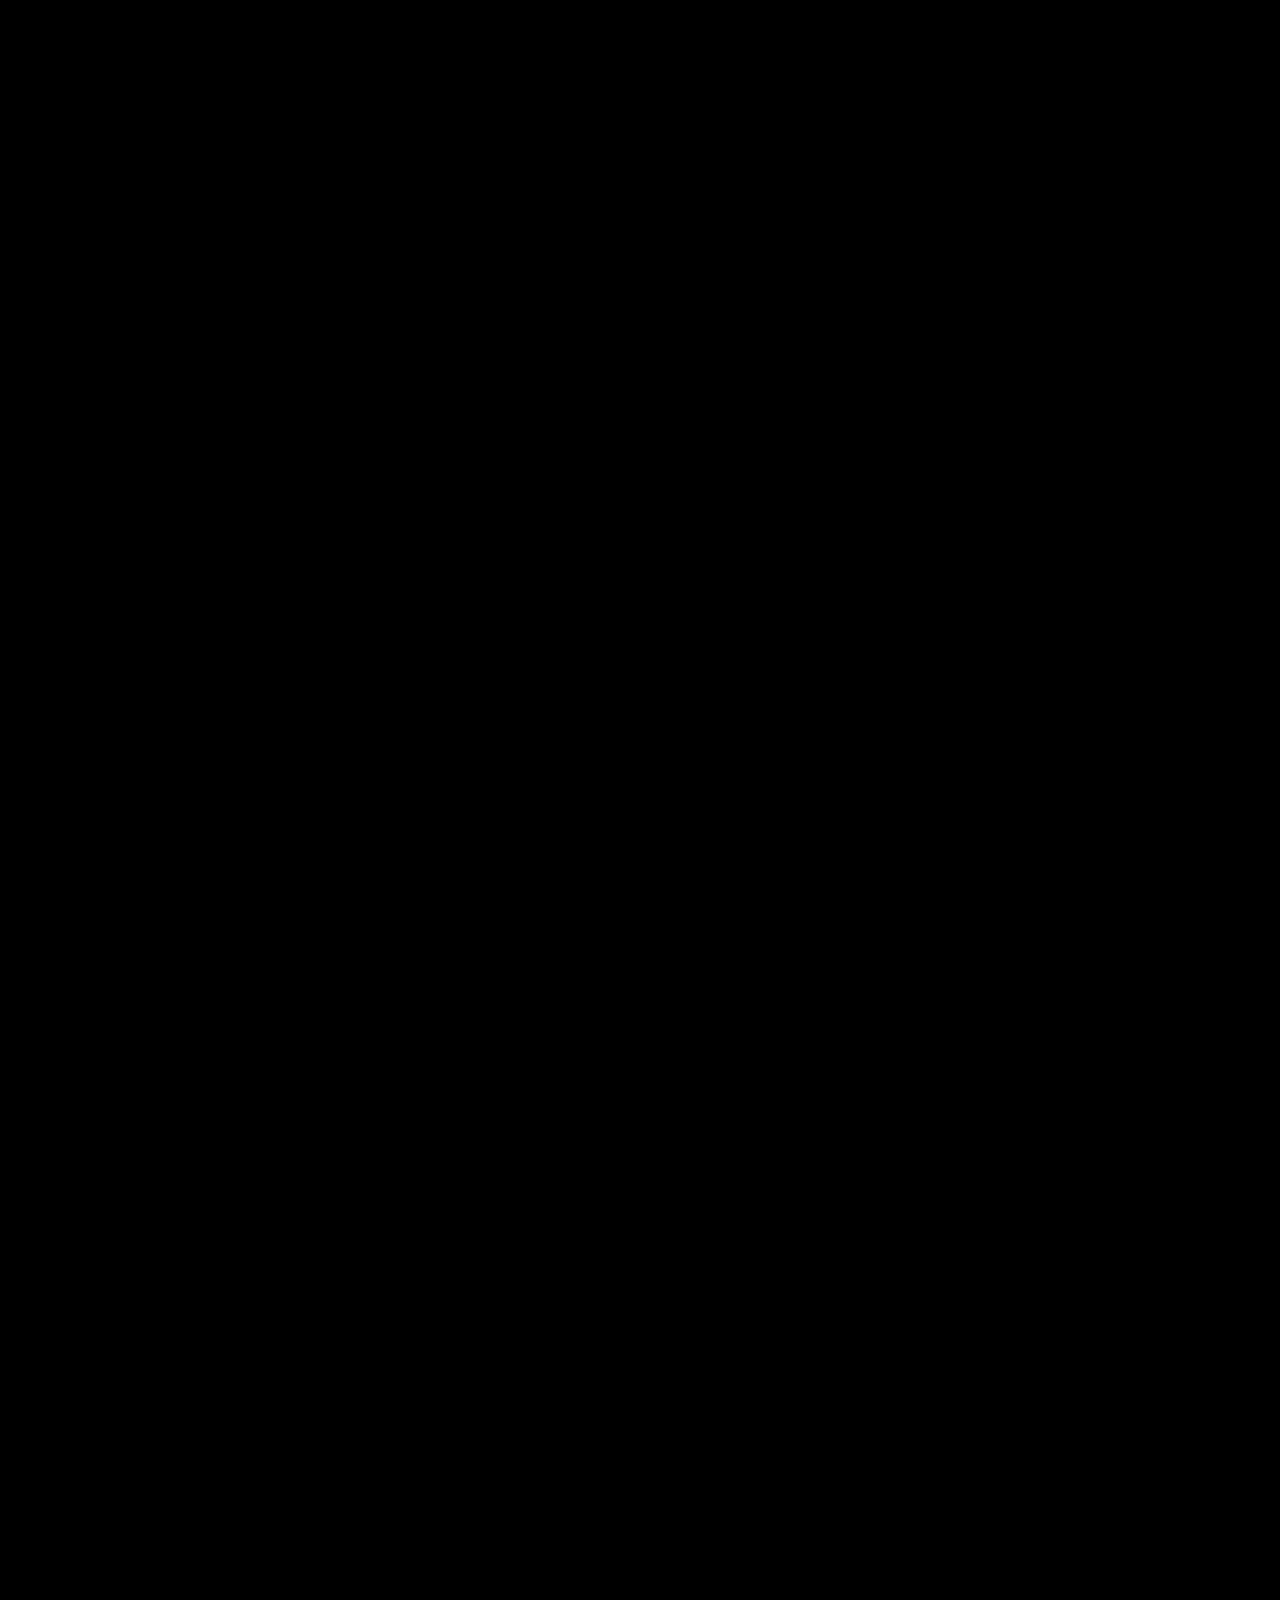
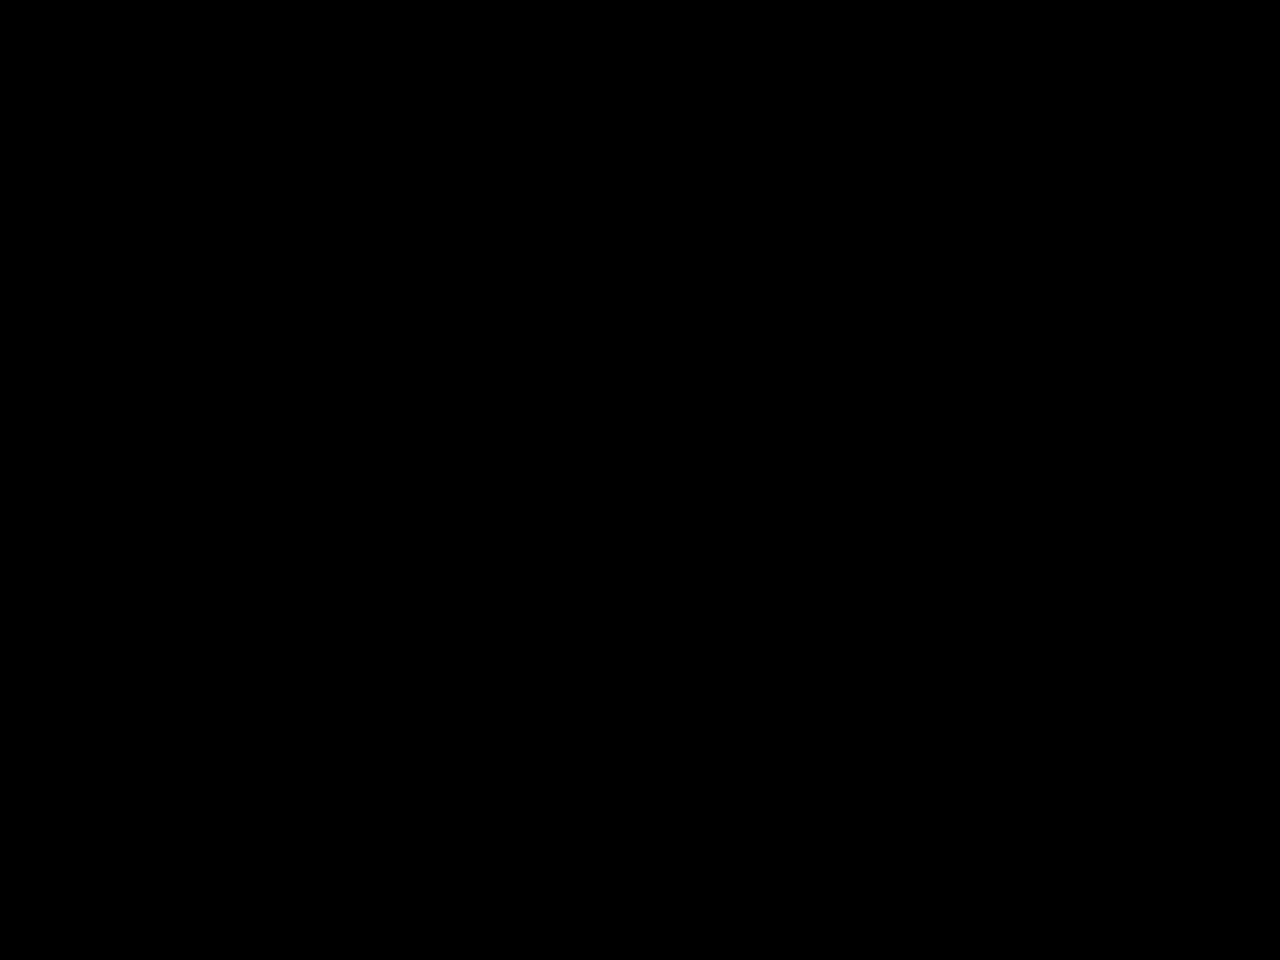
==== commit 0eccade4: "Fix media paths: assets uploaded to repo root, not assets/ folder" ====
--- a/index.html
+++ b/index.html
@@ -2,19 +2,23 @@
 <html lang="ko">
 <head>
 <meta charset="utf-8">
-<meta name="viewport" content="width=device-width, initial-scale=1">
+<meta name="viewport" content="width=device-width, initial-scale=1, viewport-fit=cover">
+<meta name="theme-color" content="#000000">
+<meta name="apple-mobile-web-app-capable" content="yes">
+<meta name="apple-mobile-web-app-status-bar-style" content="black-translucent">
+<meta name="format-detection" content="telephone=no">
 <title>SYNAPSE — 아이디어에서 출시까지</title>
 <link rel="stylesheet" href="style.css">
 </head>
 <body data-page="home">
 
 <div class="stage" aria-hidden="true">
-  <video data-k="morph" src="assets/hands.mp4" poster="assets/hands.jpg" muted playsinline preload="auto"></video>
-  <video data-k="sphere" class="stock" src="assets/sphere.mp4" poster="assets/sphere.jpg" muted playsinline loop preload="auto"></video>
-  <video data-k="tunnel" src="assets/finale.mp4" poster="assets/finale.jpg" muted playsinline preload="auto"></video>
+  <video data-k="morph" src="hands.mp4" poster="hands.jpg" muted playsinline webkit-playsinline preload="auto"></video>
+  <video data-k="sphere" class="stock" src="sphere.mp4" poster="sphere.jpg" muted playsinline webkit-playsinline loop preload="metadata"></video>
+  <video data-k="tunnel" src="finale.mp4" poster="finale.jpg" muted playsinline webkit-playsinline preload="metadata"></video>
   <div class="tint"></div>
   <canvas data-k="code"></canvas>
-  <video data-k="intro" src="assets/intro.mp4" muted playsinline preload="auto"></video>
+  <video data-k="intro" src="intro.mp4" muted playsinline webkit-playsinline preload="auto"></video>
   <i class="bar-top"></i><i class="bar-bot"></i>
   <div class="scrim"></div>
   <div class="sidescrim"></div>
@@ -54,7 +58,7 @@
 
   <section class="copy ll" data-a="0.79" data-b="0.855">
     <span class="step">06 출시</span>
-    <h2>반영은<b>당신의 승인으로</b></h2>
+    <h2>반영은<b>당신의 승인챳c로</b></h2>
     <p>검토를 통과한 변경도 승인하기 전에는 서비스에 반영되지 않습니다.</p>
   </section>
 
@@ -77,4 +81,4 @@
 <script src="rain.js"></script>
 <script src="site.js"></script>
 </body>
-</html>
+</html>
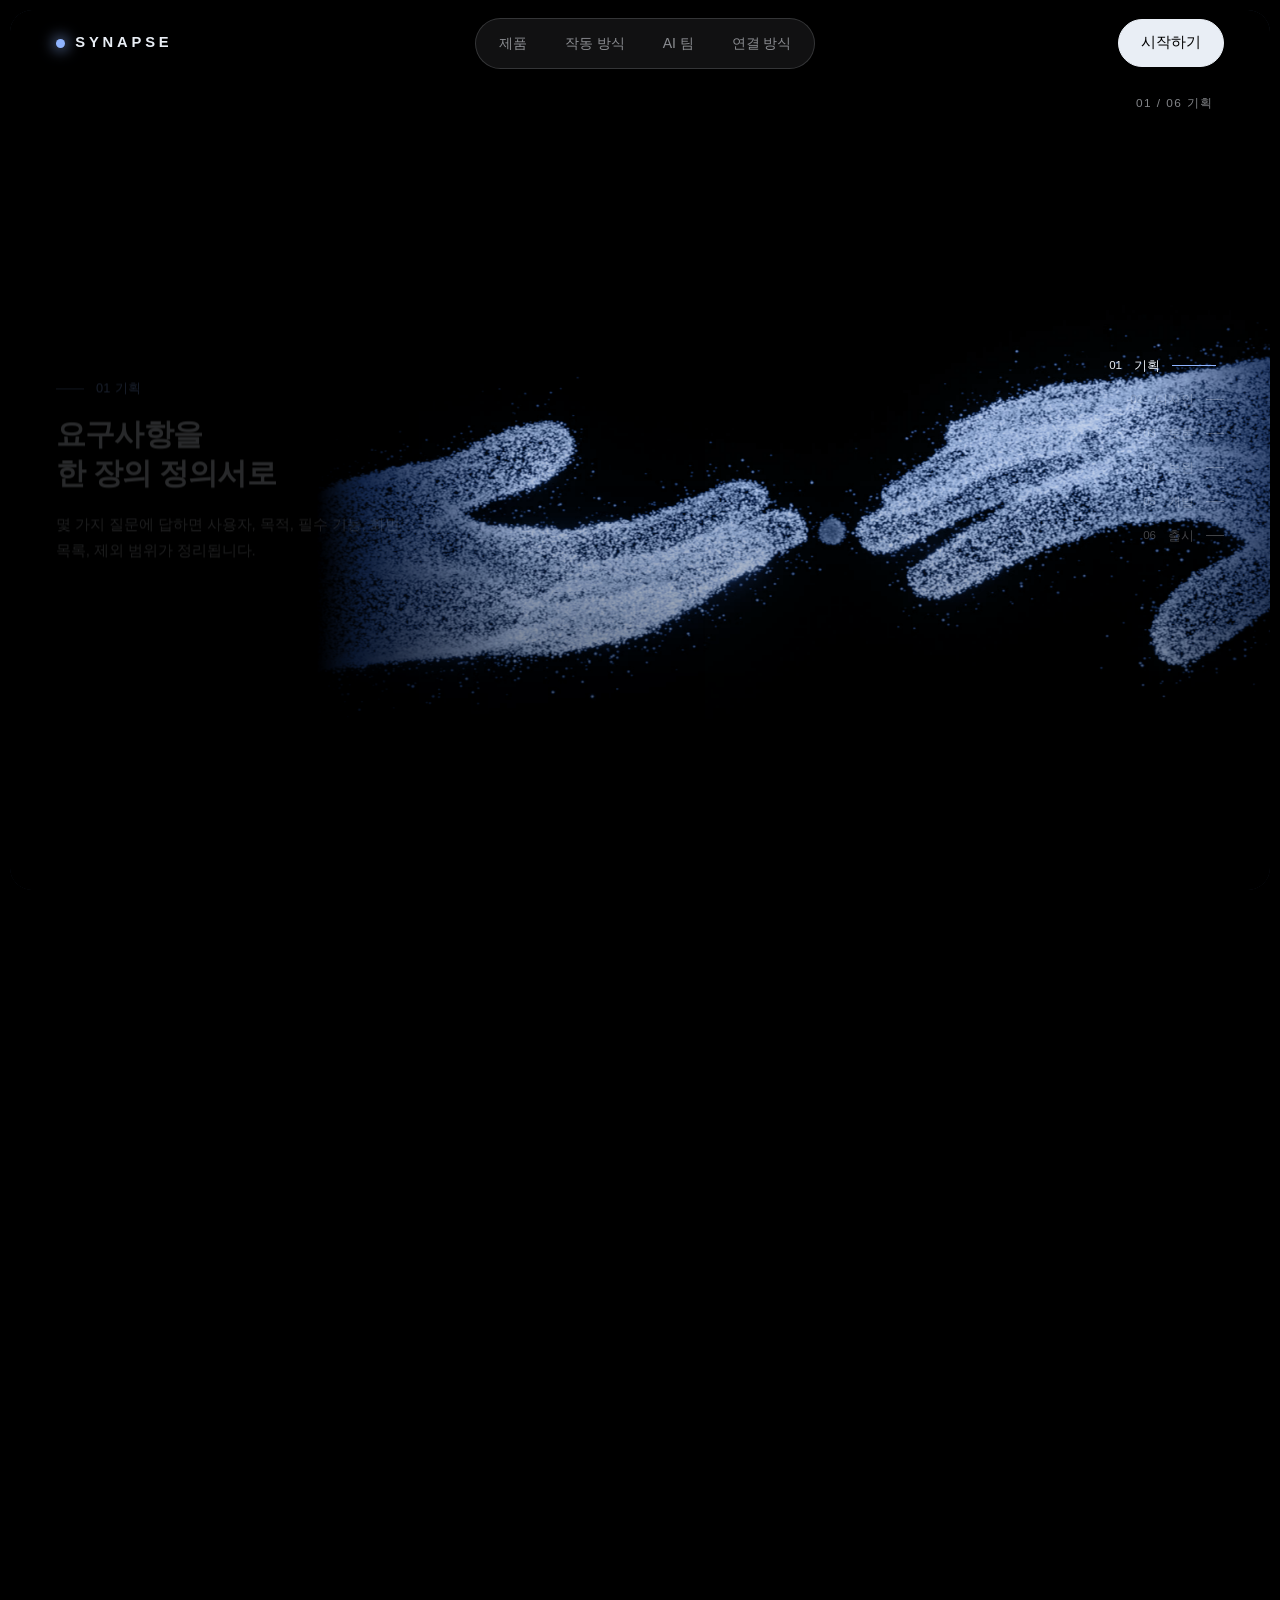
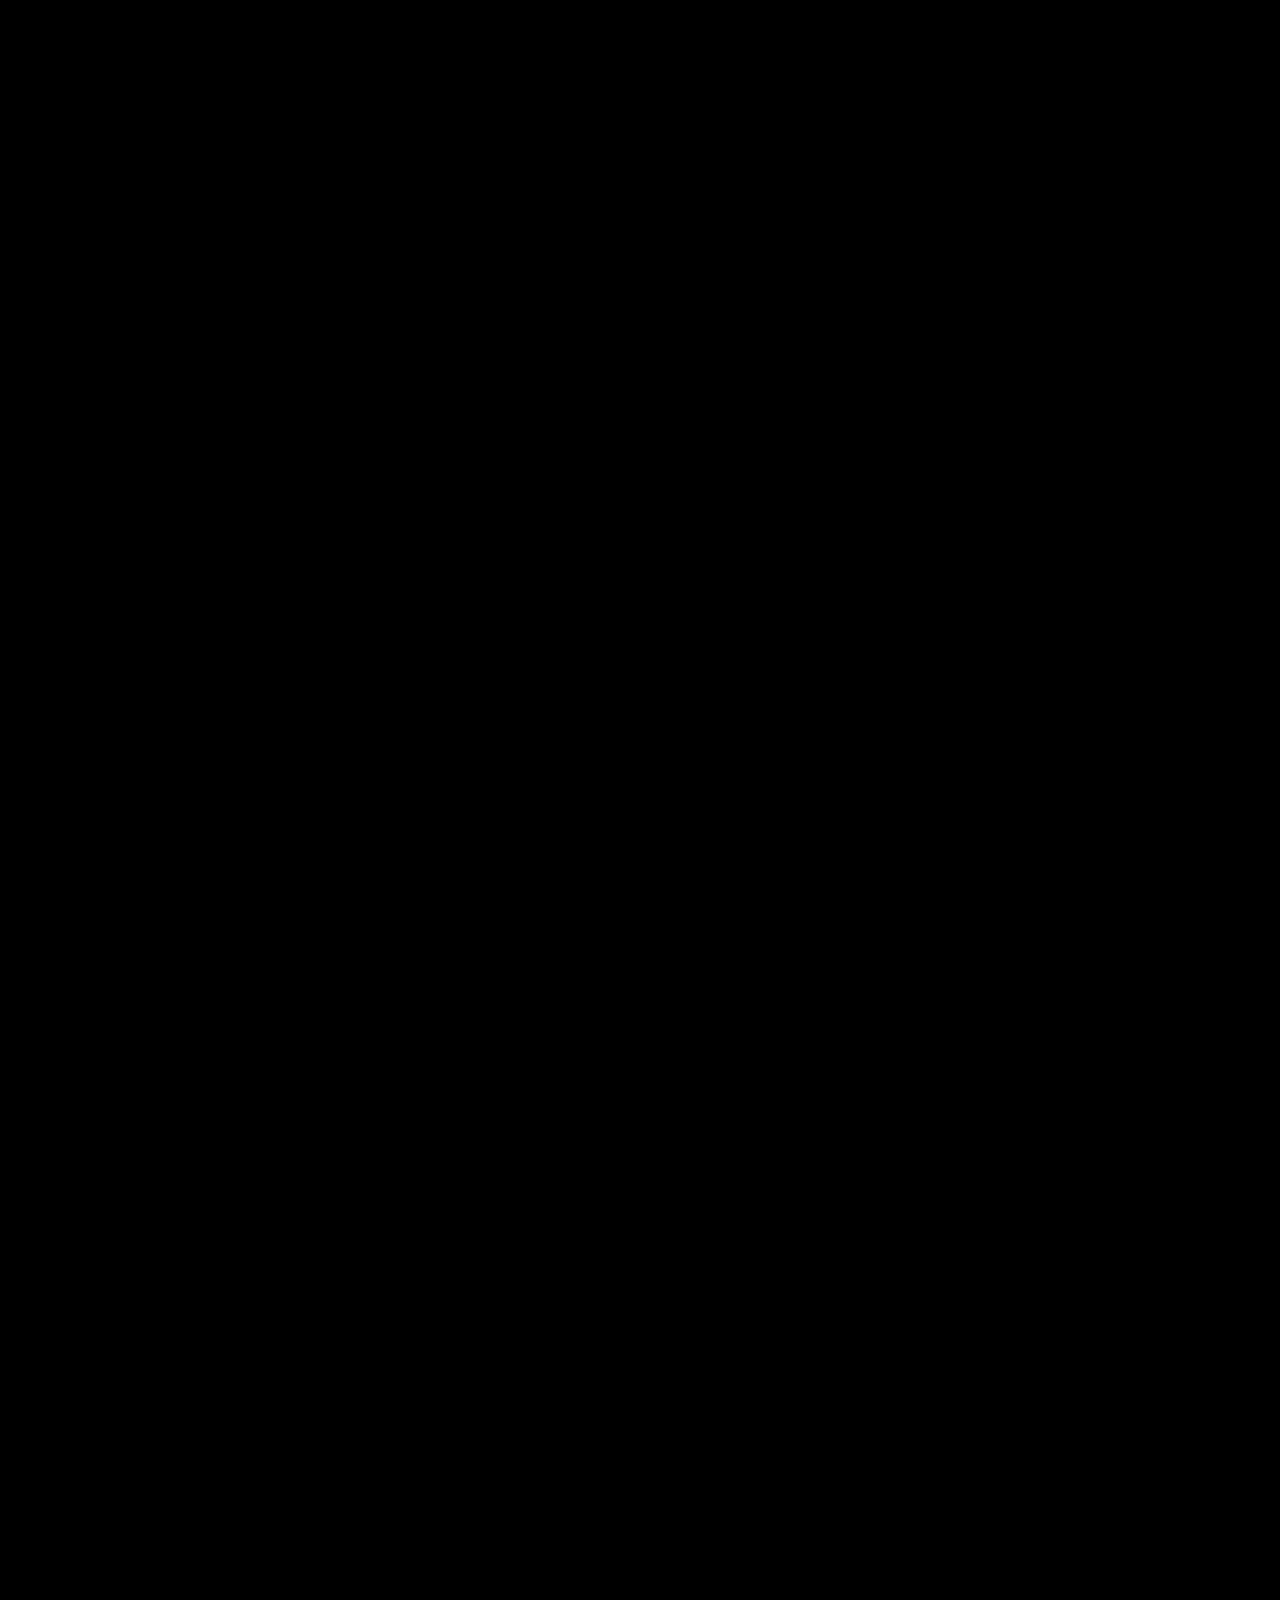
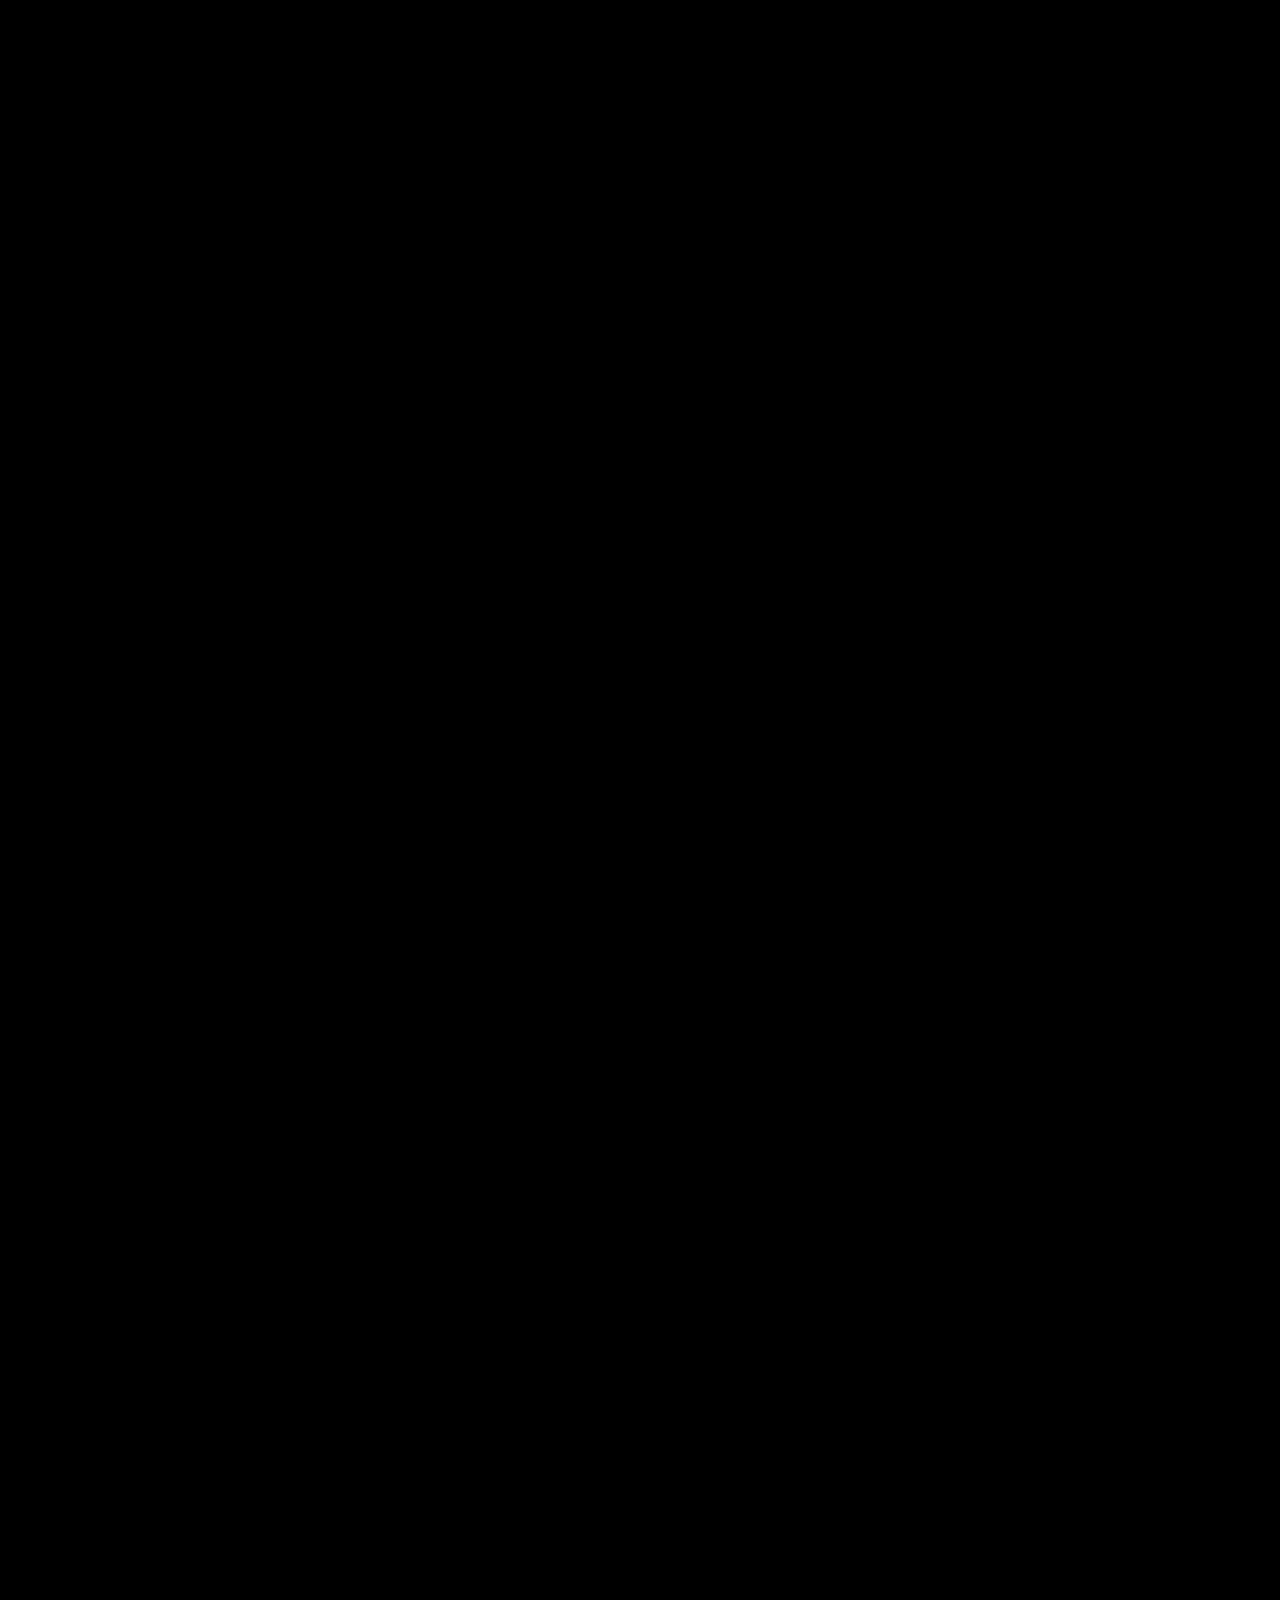
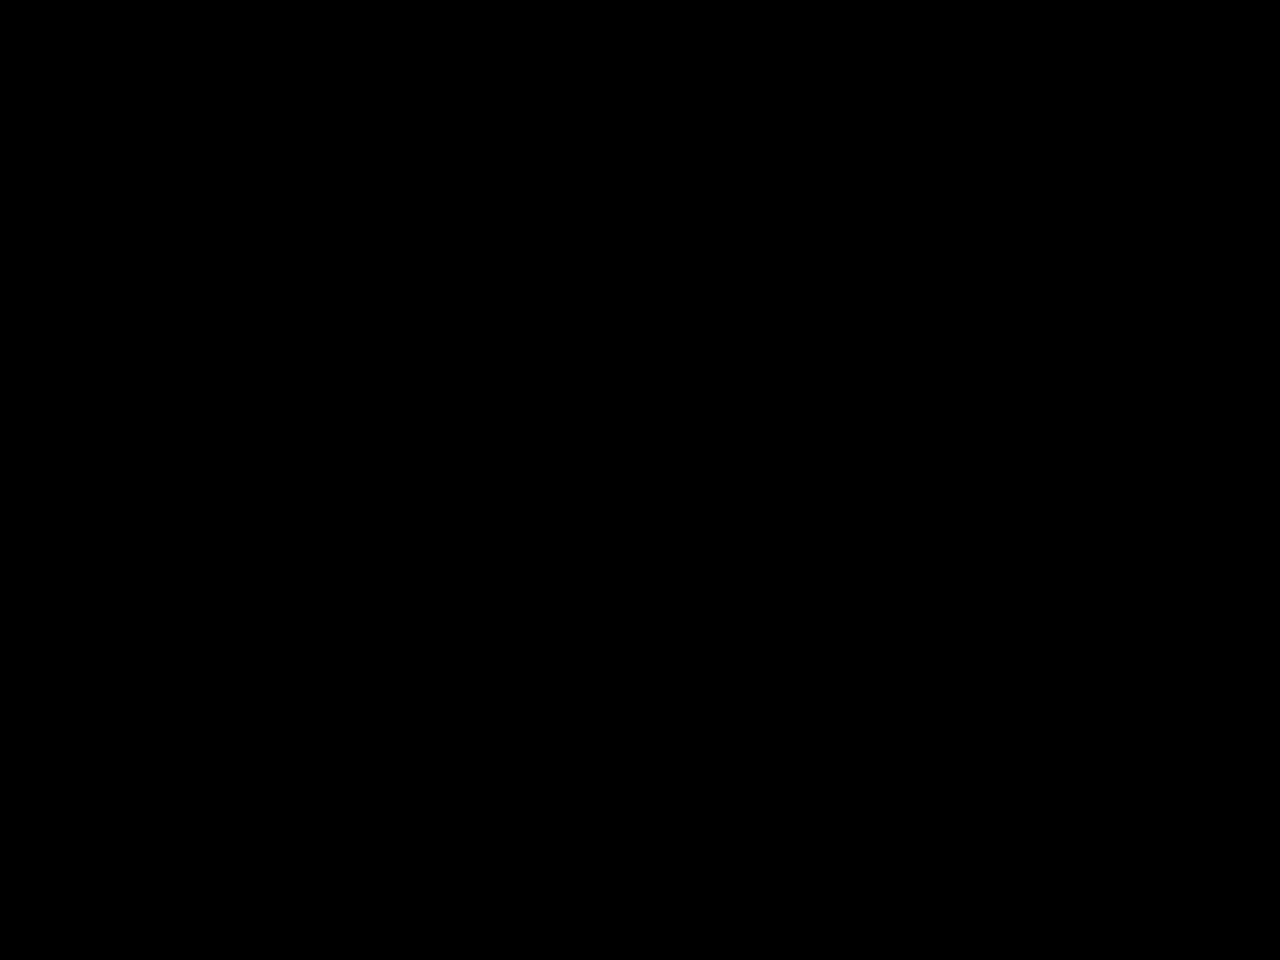
==== commit aedb5935: "Fix typo in index.html" ====
--- a/index.html
+++ b/index.html
@@ -58,7 +58,7 @@
 
   <section class="copy ll" data-a="0.79" data-b="0.855">
     <span class="step">06 출시</span>
-    <h2>반영은<b>당신의 승인챳c로</b></h2>
+    <h2>반영은<b>당신의 승인으로</b></h2>
     <p>검토를 통과한 변경도 승인하기 전에는 서비스에 반영되지 않습니다.</p>
   </section>
 
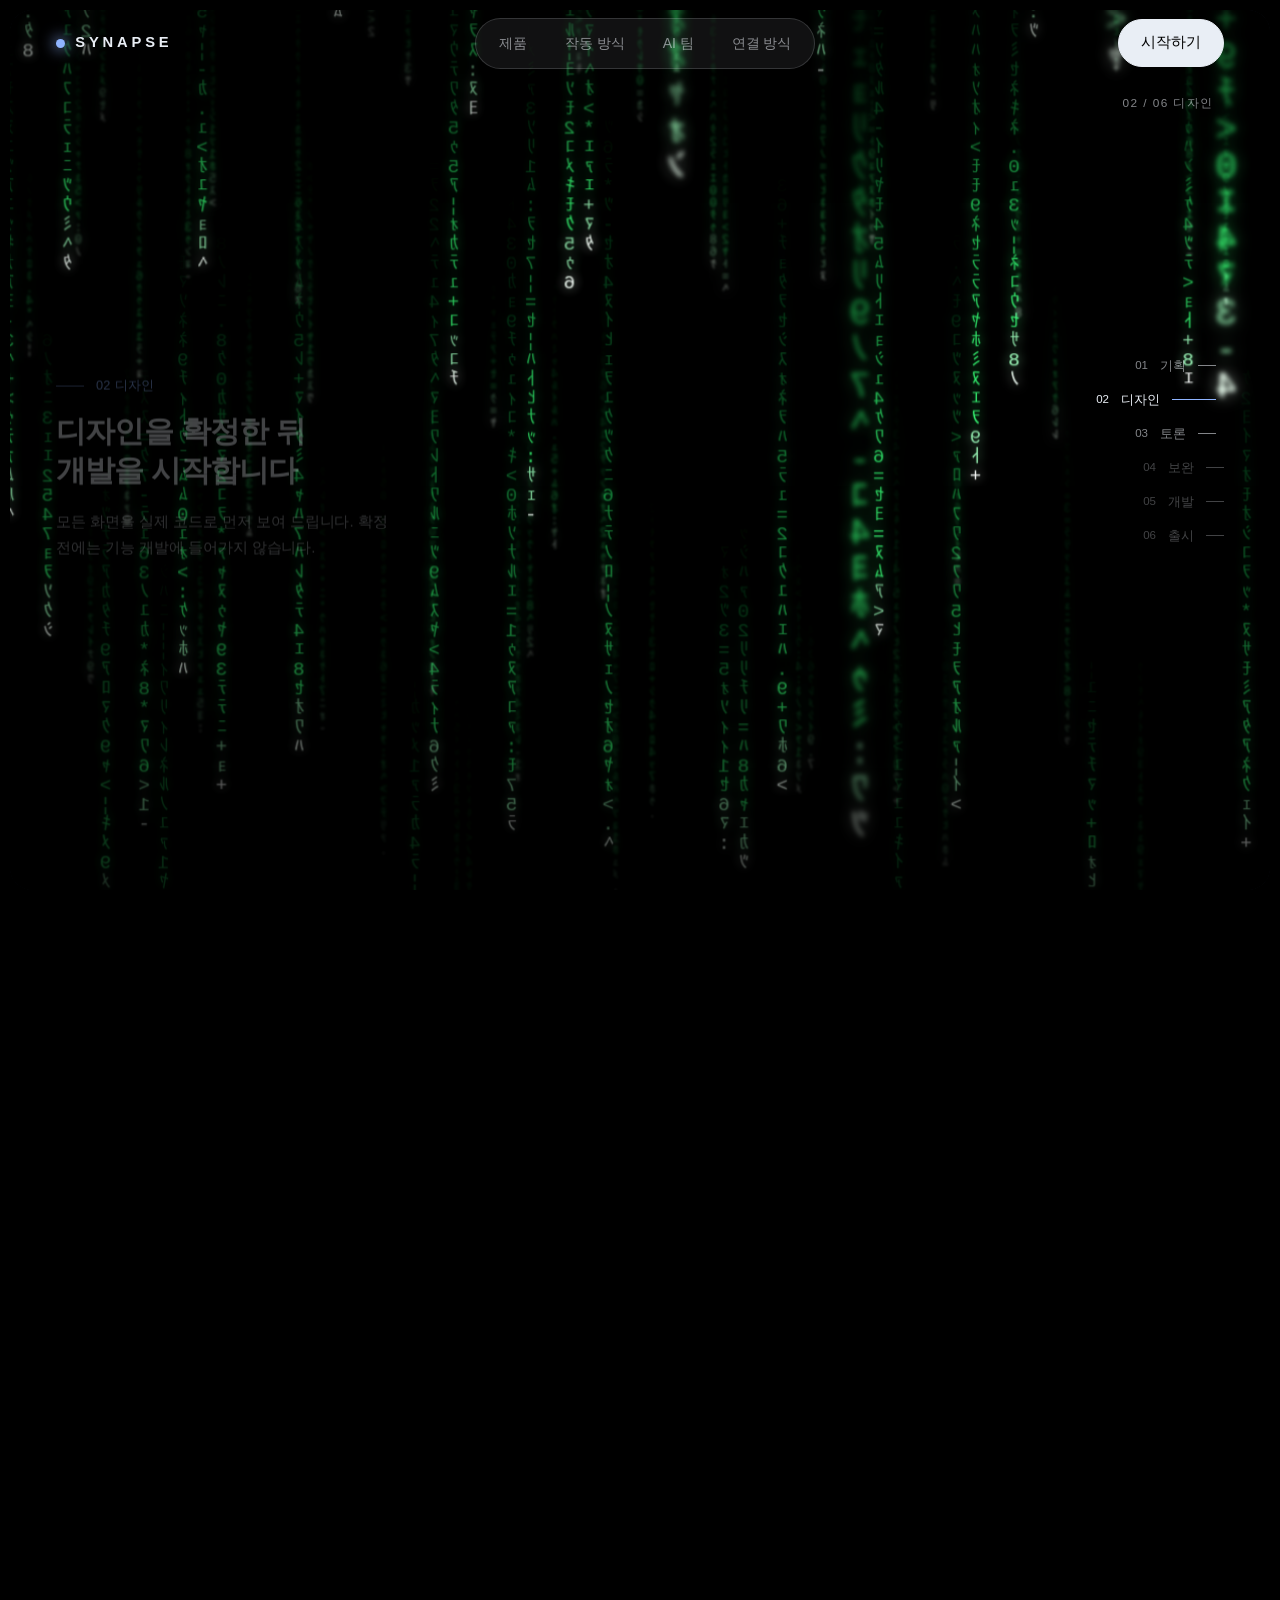
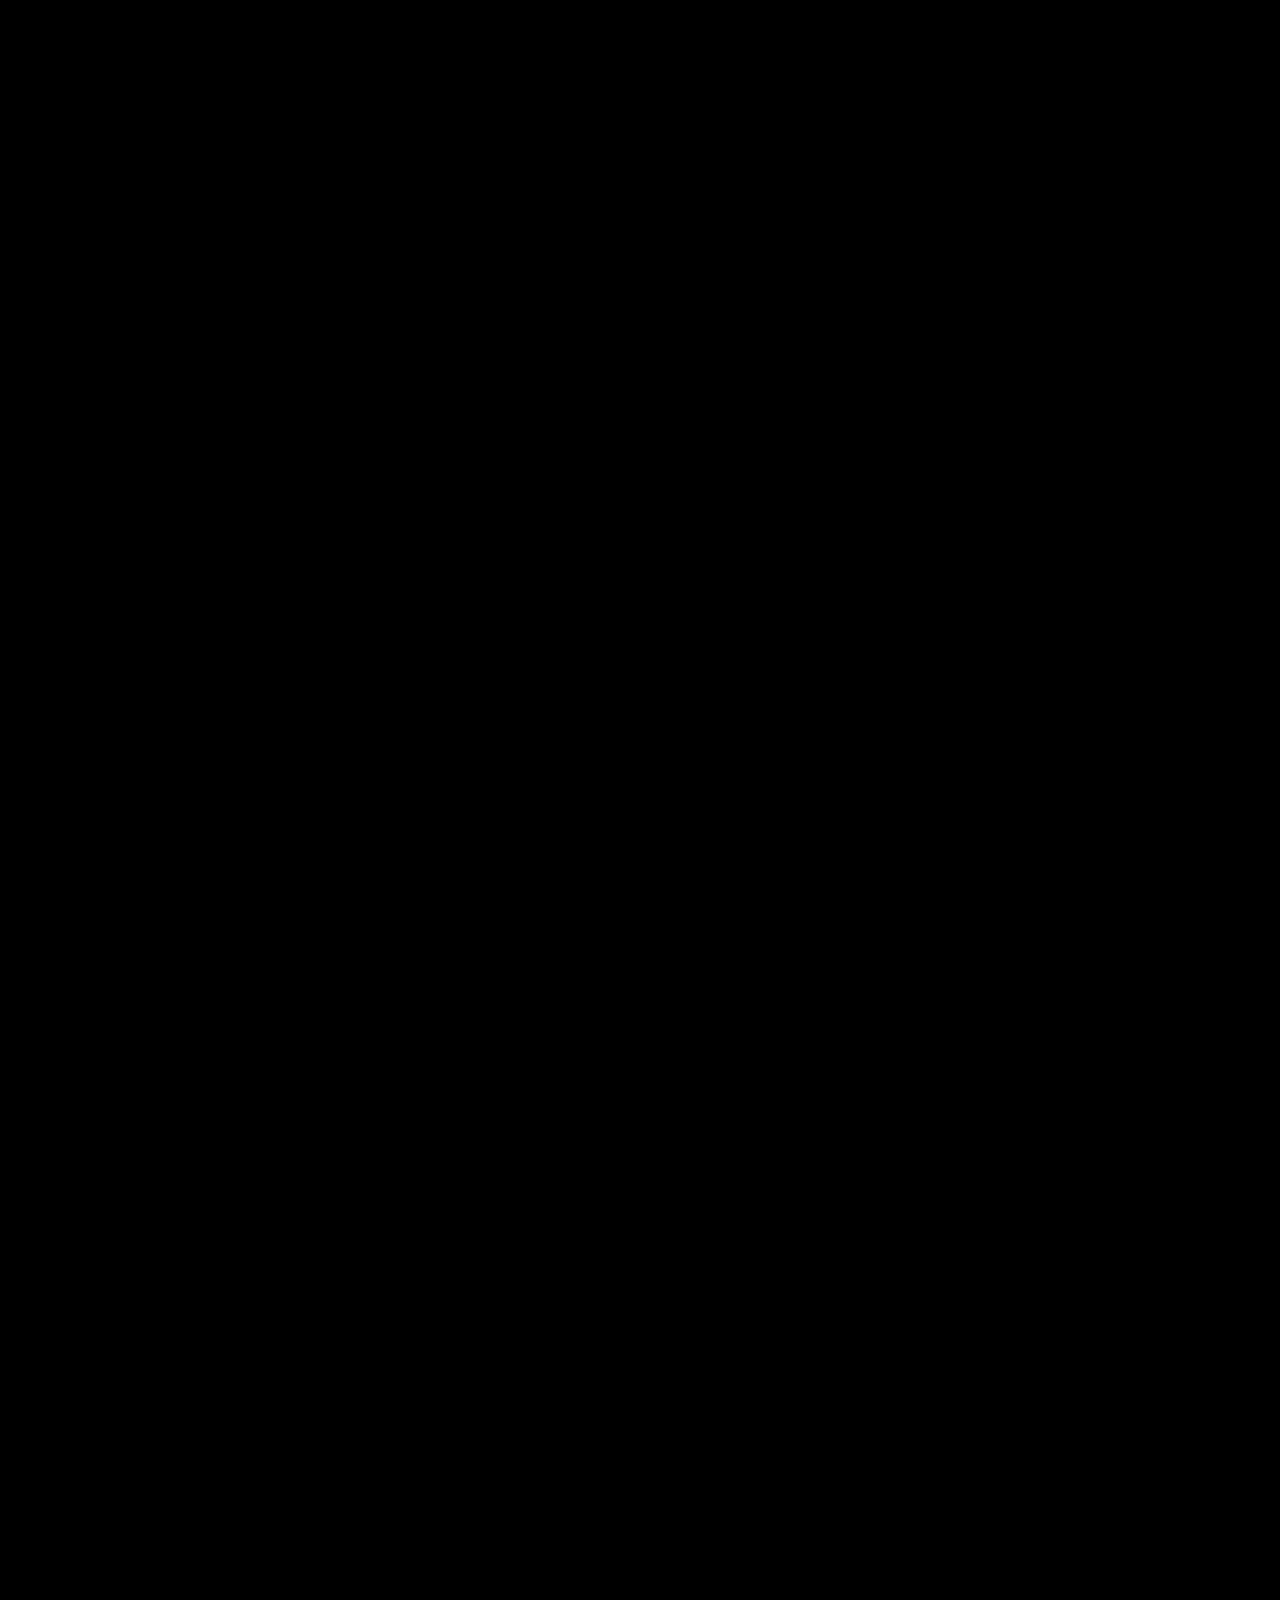
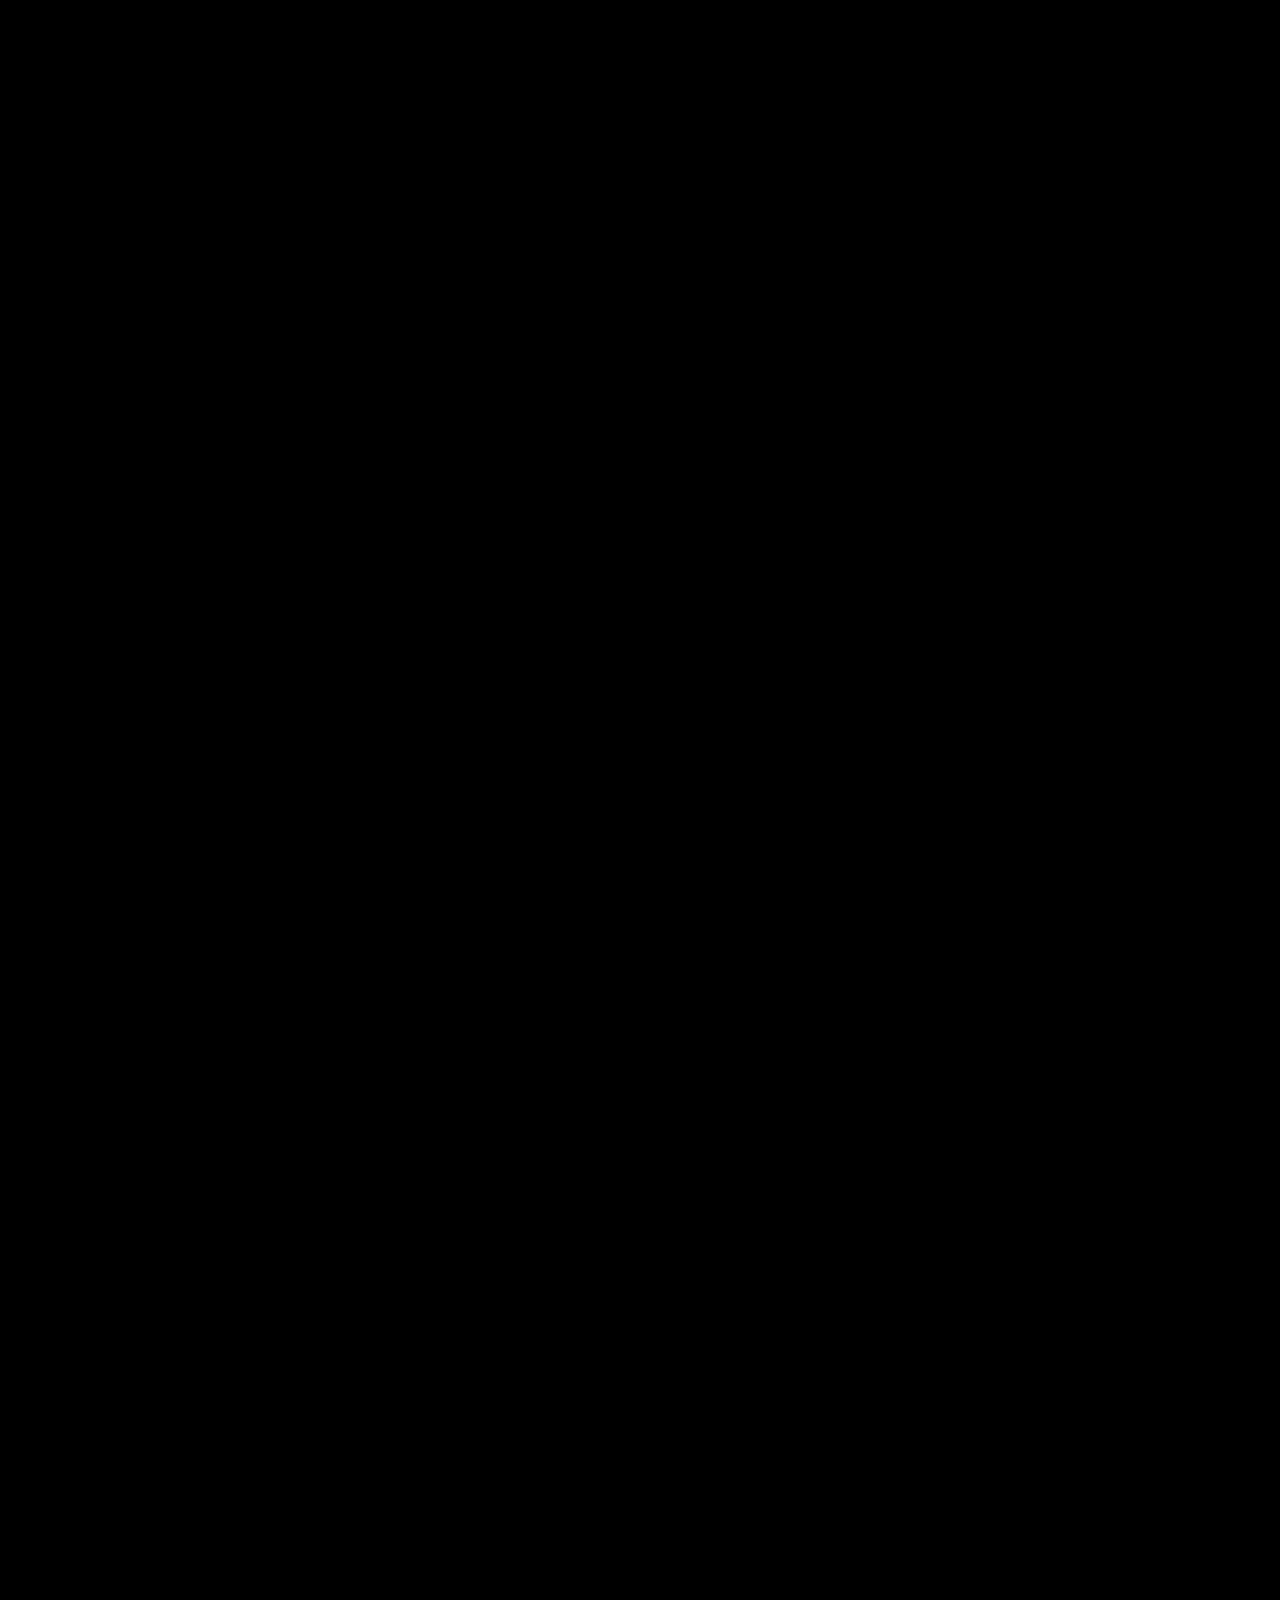
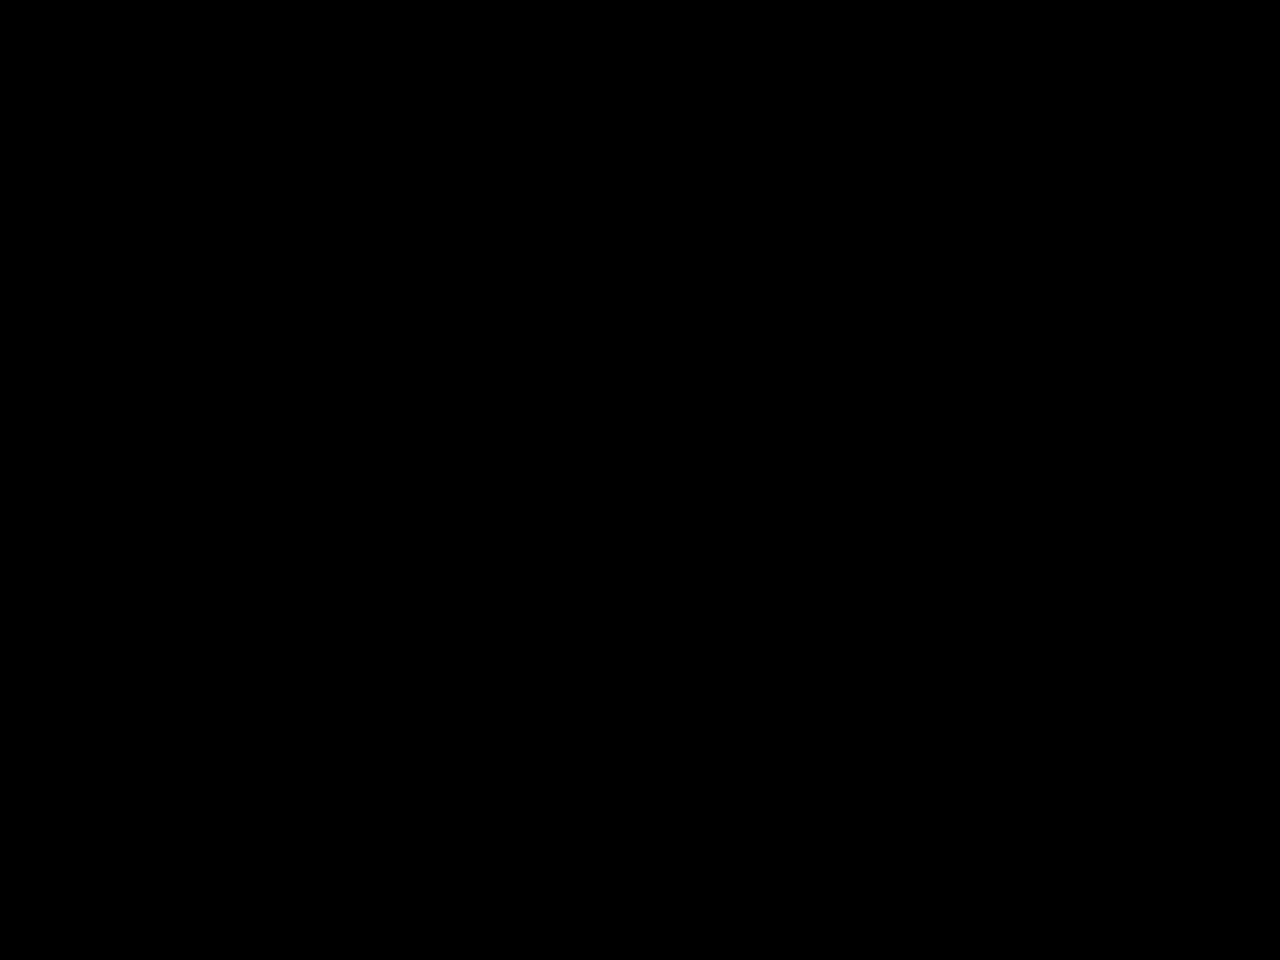
==== commit 4383d5d3: "Restore original assets/ paths for full parity" ====
--- a/index.html
+++ b/index.html
@@ -13,12 +13,12 @@
 <body data-page="home">
 
 <div class="stage" aria-hidden="true">
-  <video data-k="morph" src="hands.mp4" poster="hands.jpg" muted playsinline webkit-playsinline preload="auto"></video>
-  <video data-k="sphere" class="stock" src="sphere.mp4" poster="sphere.jpg" muted playsinline webkit-playsinline loop preload="metadata"></video>
-  <video data-k="tunnel" src="finale.mp4" poster="finale.jpg" muted playsinline webkit-playsinline preload="metadata"></video>
+  <video data-k="morph" src="assets/hands.mp4" poster="assets/hands.jpg" muted playsinline webkit-playsinline preload="auto"></video>
+  <video data-k="sphere" class="stock" src="assets/sphere.mp4" poster="assets/sphere.jpg" muted playsinline webkit-playsinline loop preload="metadata"></video>
+  <video data-k="tunnel" src="assets/finale.mp4" poster="assets/finale.jpg" muted playsinline webkit-playsinline preload="metadata"></video>
   <div class="tint"></div>
   <canvas data-k="code"></canvas>
-  <video data-k="intro" src="intro.mp4" muted playsinline webkit-playsinline preload="auto"></video>
+  <video data-k="intro" src="assets/intro.mp4" muted playsinline webkit-playsinline preload="auto"></video>
   <i class="bar-top"></i><i class="bar-bot"></i>
   <div class="scrim"></div>
   <div class="sidescrim"></div>
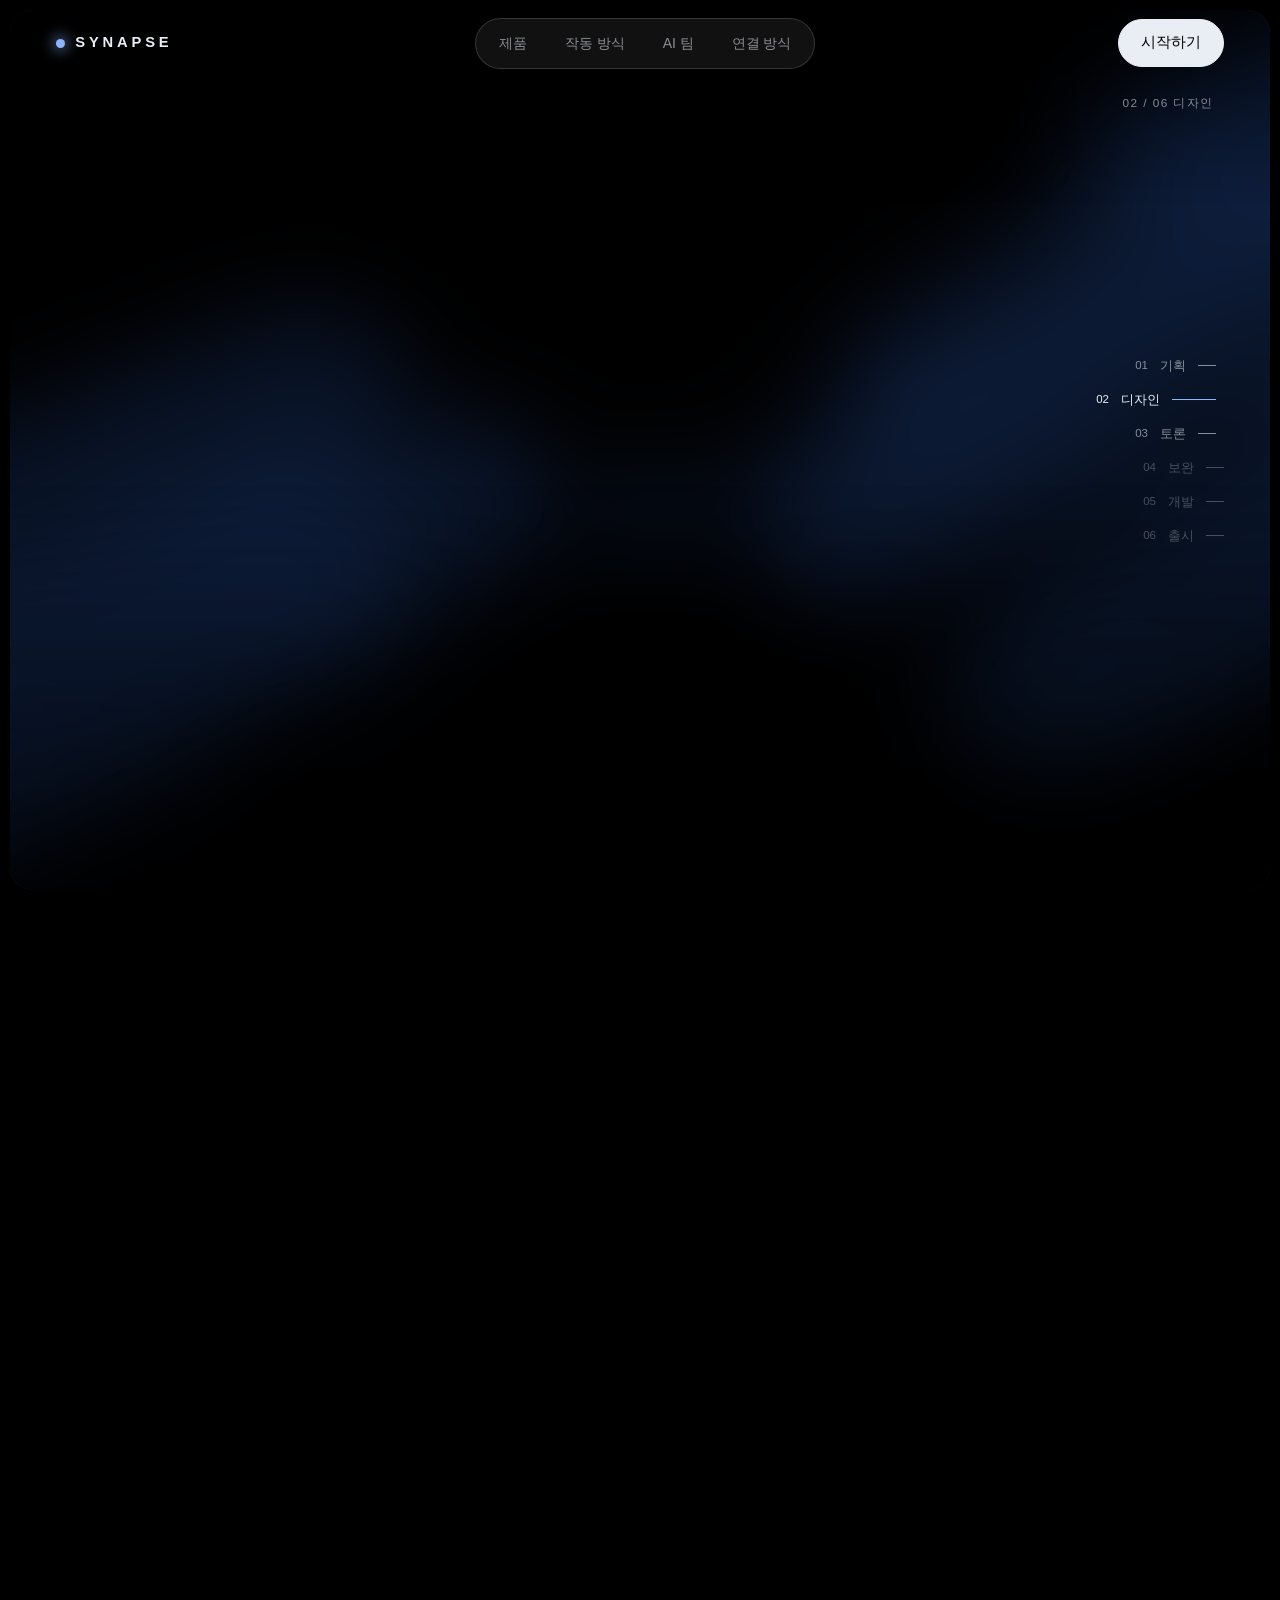
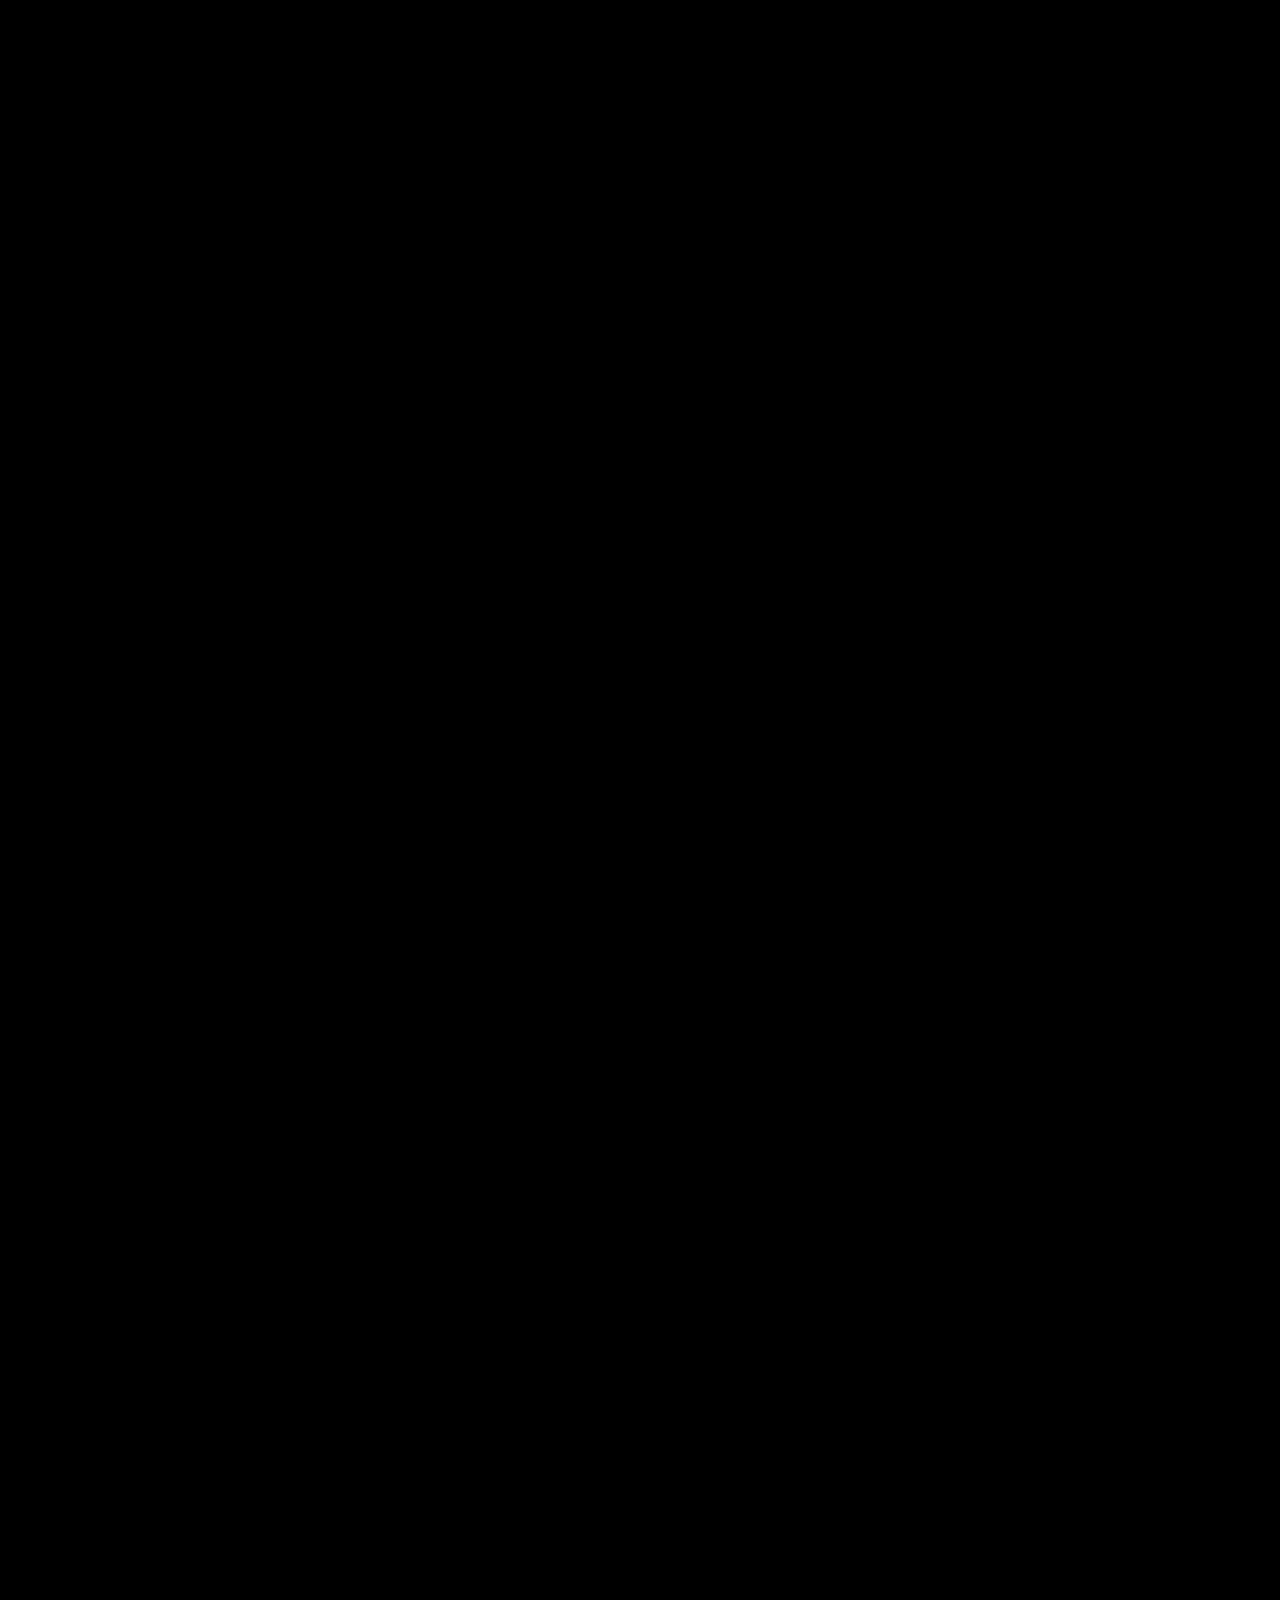
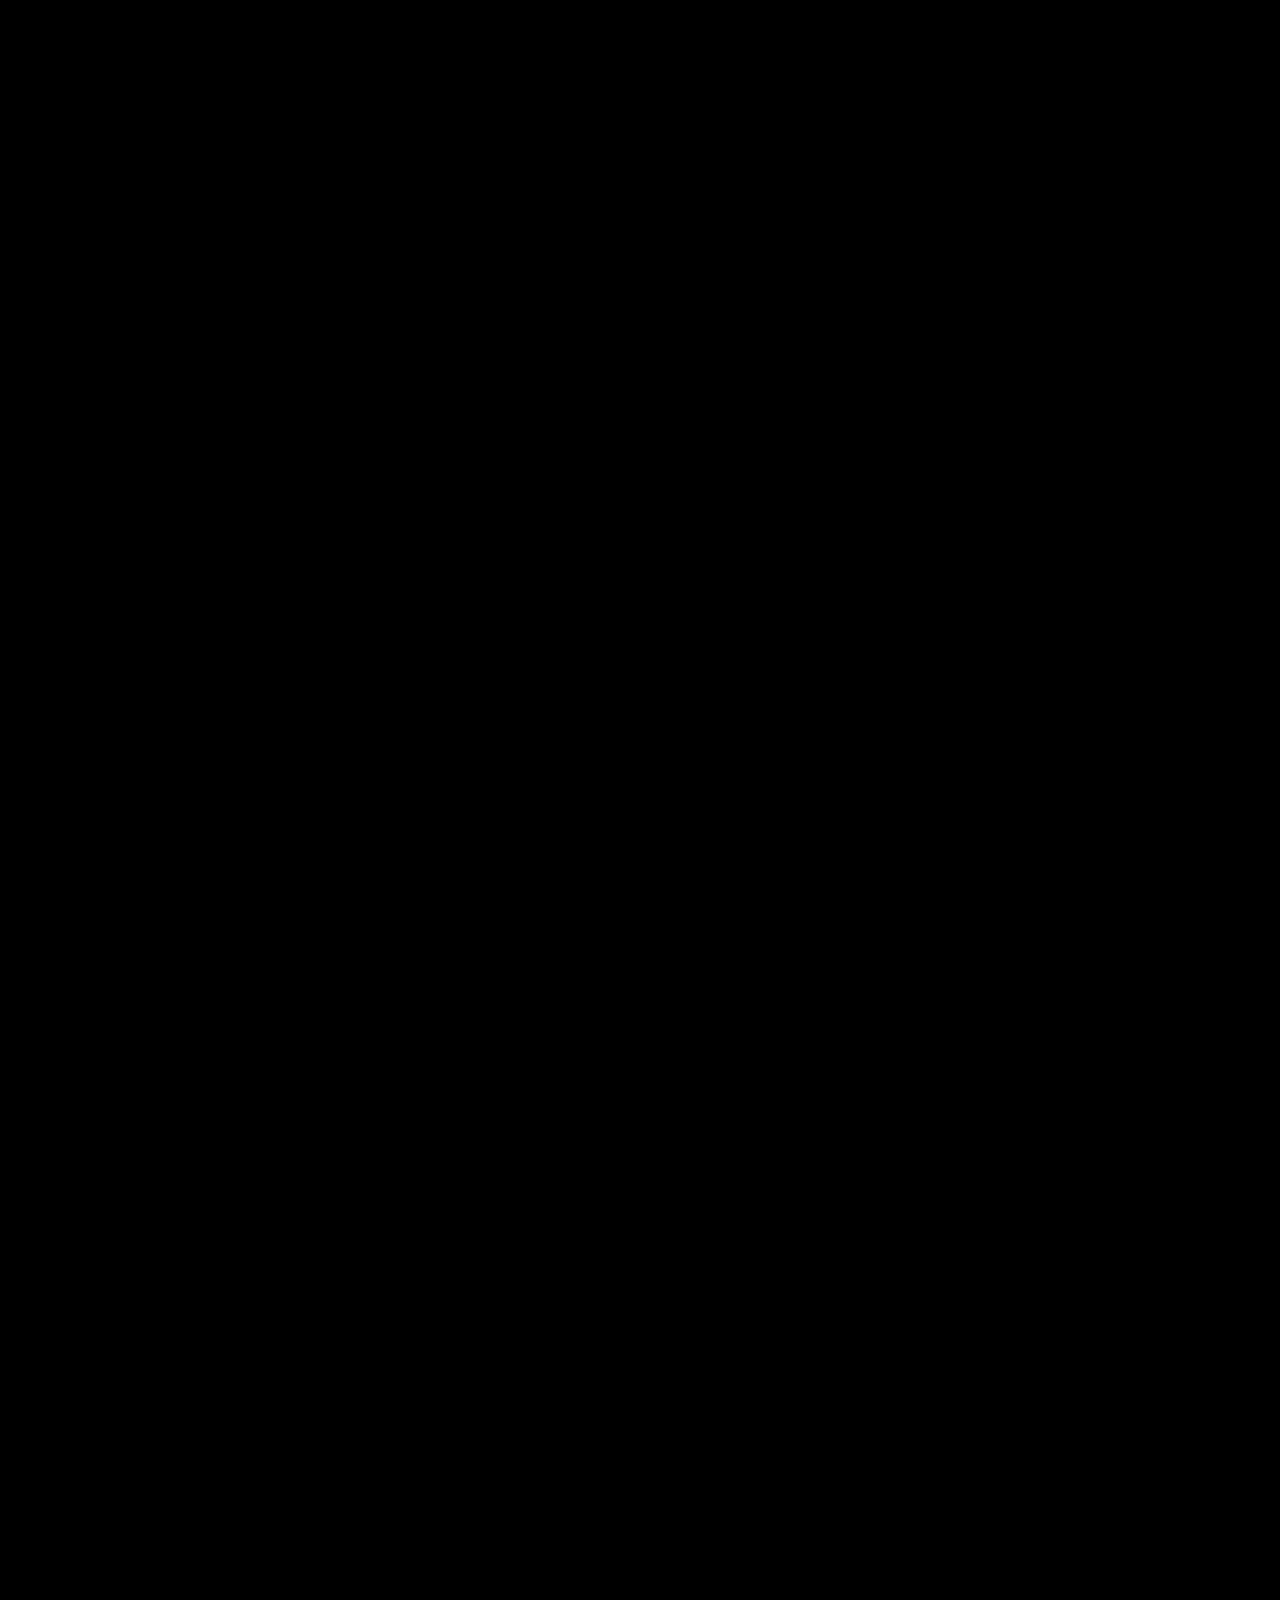
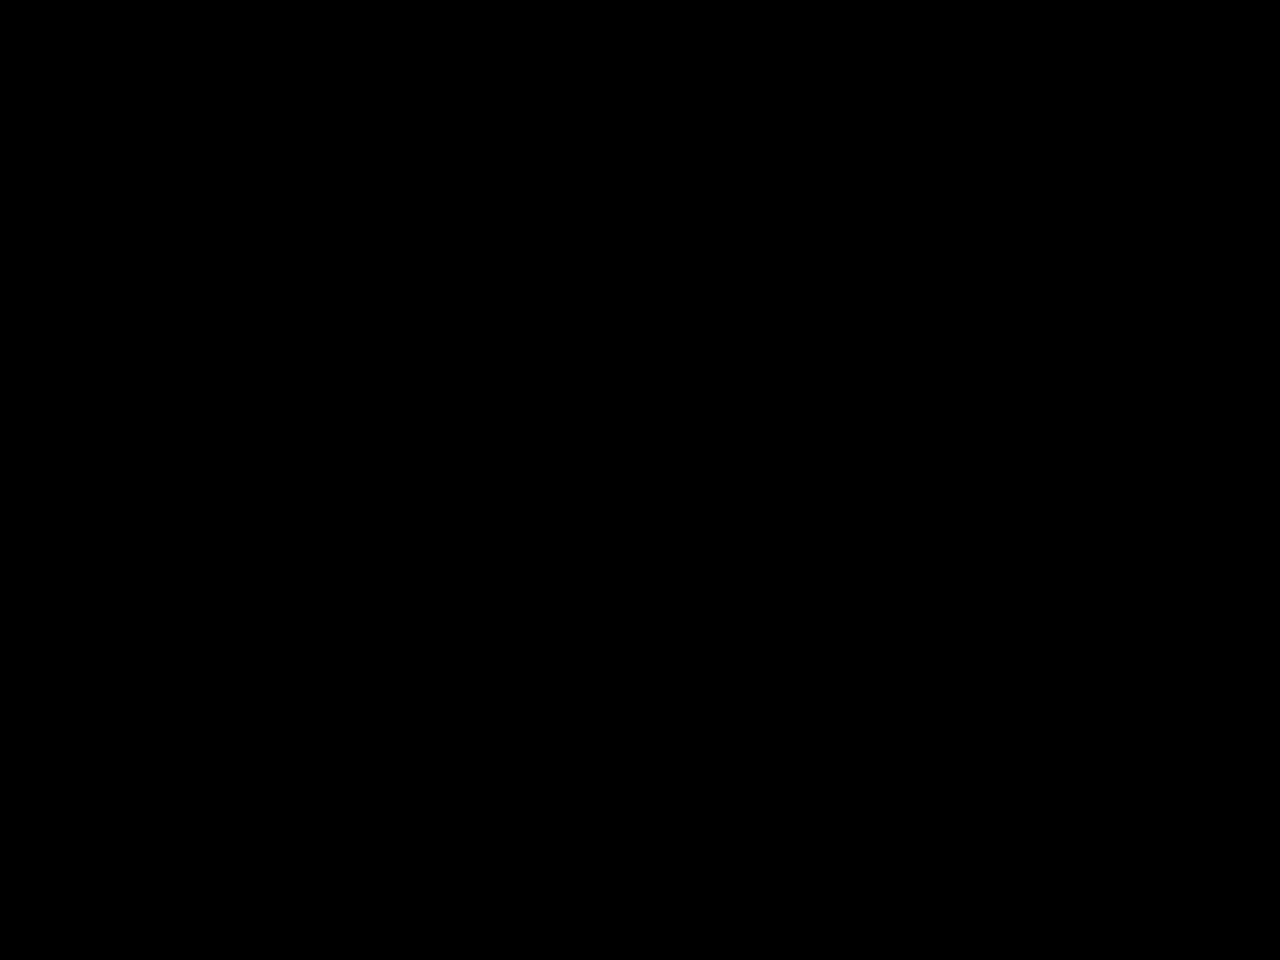
==== commit 400fa9e1: "Point videos to root paths where files actually exist" ====
--- a/index.html
+++ b/index.html
@@ -13,12 +13,12 @@
 <body data-page="home">
 
 <div class="stage" aria-hidden="true">
-  <video data-k="morph" src="assets/hands.mp4" poster="assets/hands.jpg" muted playsinline webkit-playsinline preload="auto"></video>
-  <video data-k="sphere" class="stock" src="assets/sphere.mp4" poster="assets/sphere.jpg" muted playsinline webkit-playsinline loop preload="metadata"></video>
-  <video data-k="tunnel" src="assets/finale.mp4" poster="assets/finale.jpg" muted playsinline webkit-playsinline preload="metadata"></video>
+  <video data-k="morph" src="hands.mp4" poster="hands.jpg" muted playsinline webkit-playsinline preload="auto"></video>
+  <video data-k="sphere" class="stock" src="sphere.mp4" poster="sphere.jpg" muted playsinline webkit-playsinline loop preload="metadata"></video>
+  <video data-k="tunnel" src="finale.mp4" poster="finale.jpg" muted playsinline webkit-playsinline preload="metadata"></video>
   <div class="tint"></div>
   <canvas data-k="code"></canvas>
-  <video data-k="intro" src="assets/intro.mp4" muted playsinline webkit-playsinline preload="auto"></video>
+  <video data-k="intro" src="intro.mp4" muted playsinline webkit-playsinline preload="auto"></video>
   <i class="bar-top"></i><i class="bar-bot"></i>
   <div class="scrim"></div>
   <div class="sidescrim"></div>
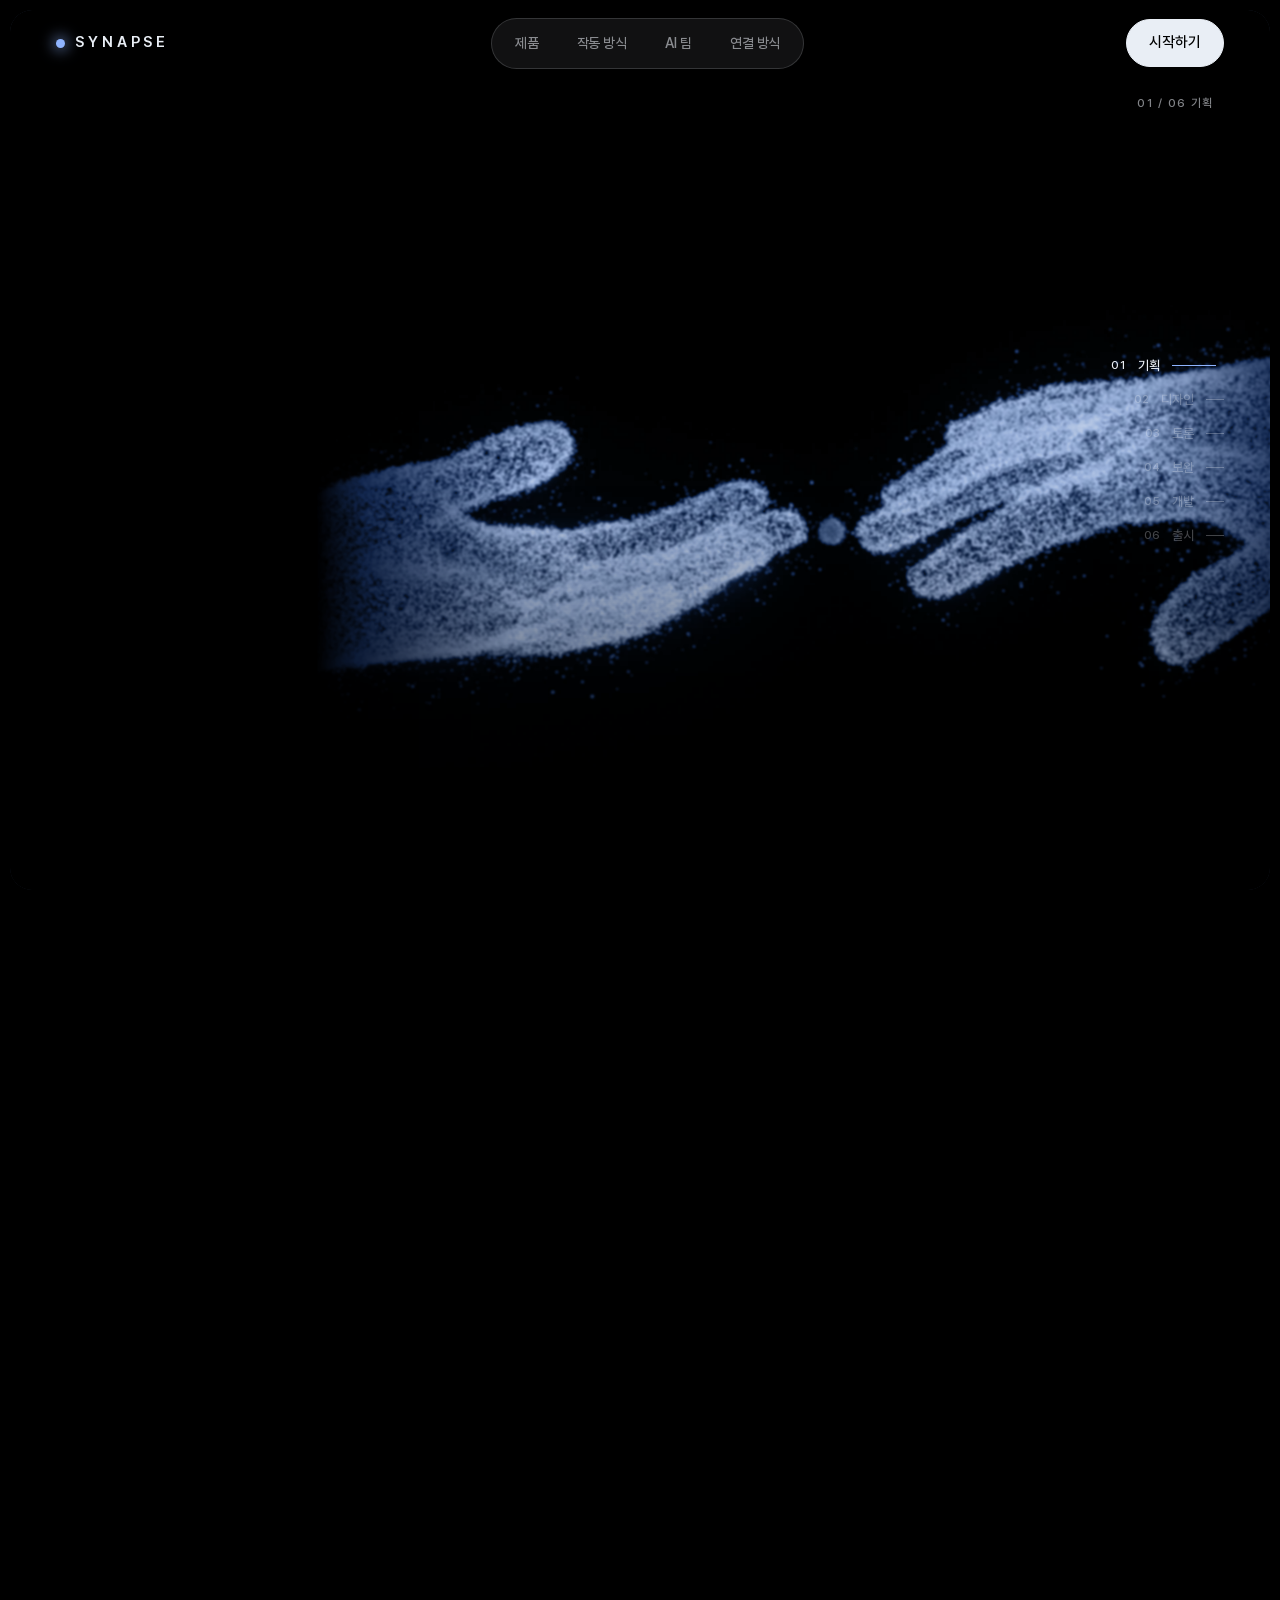
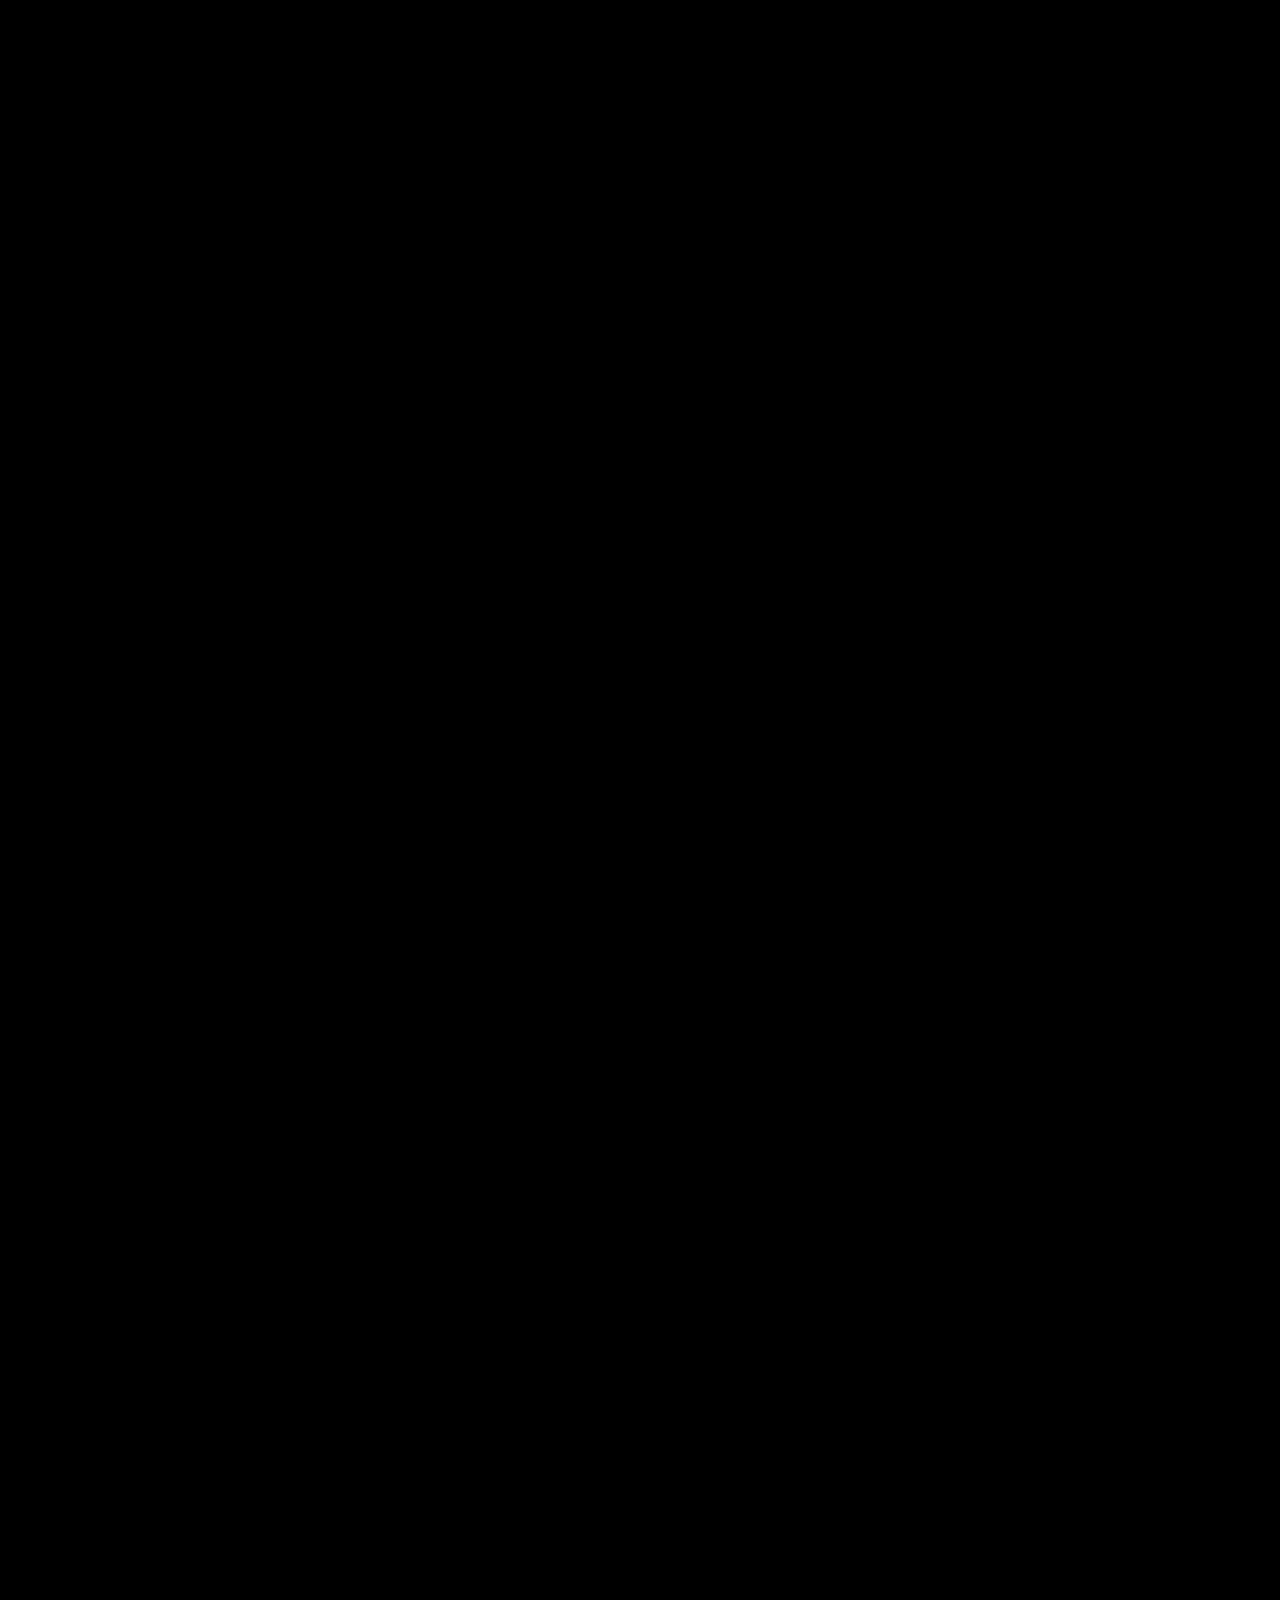
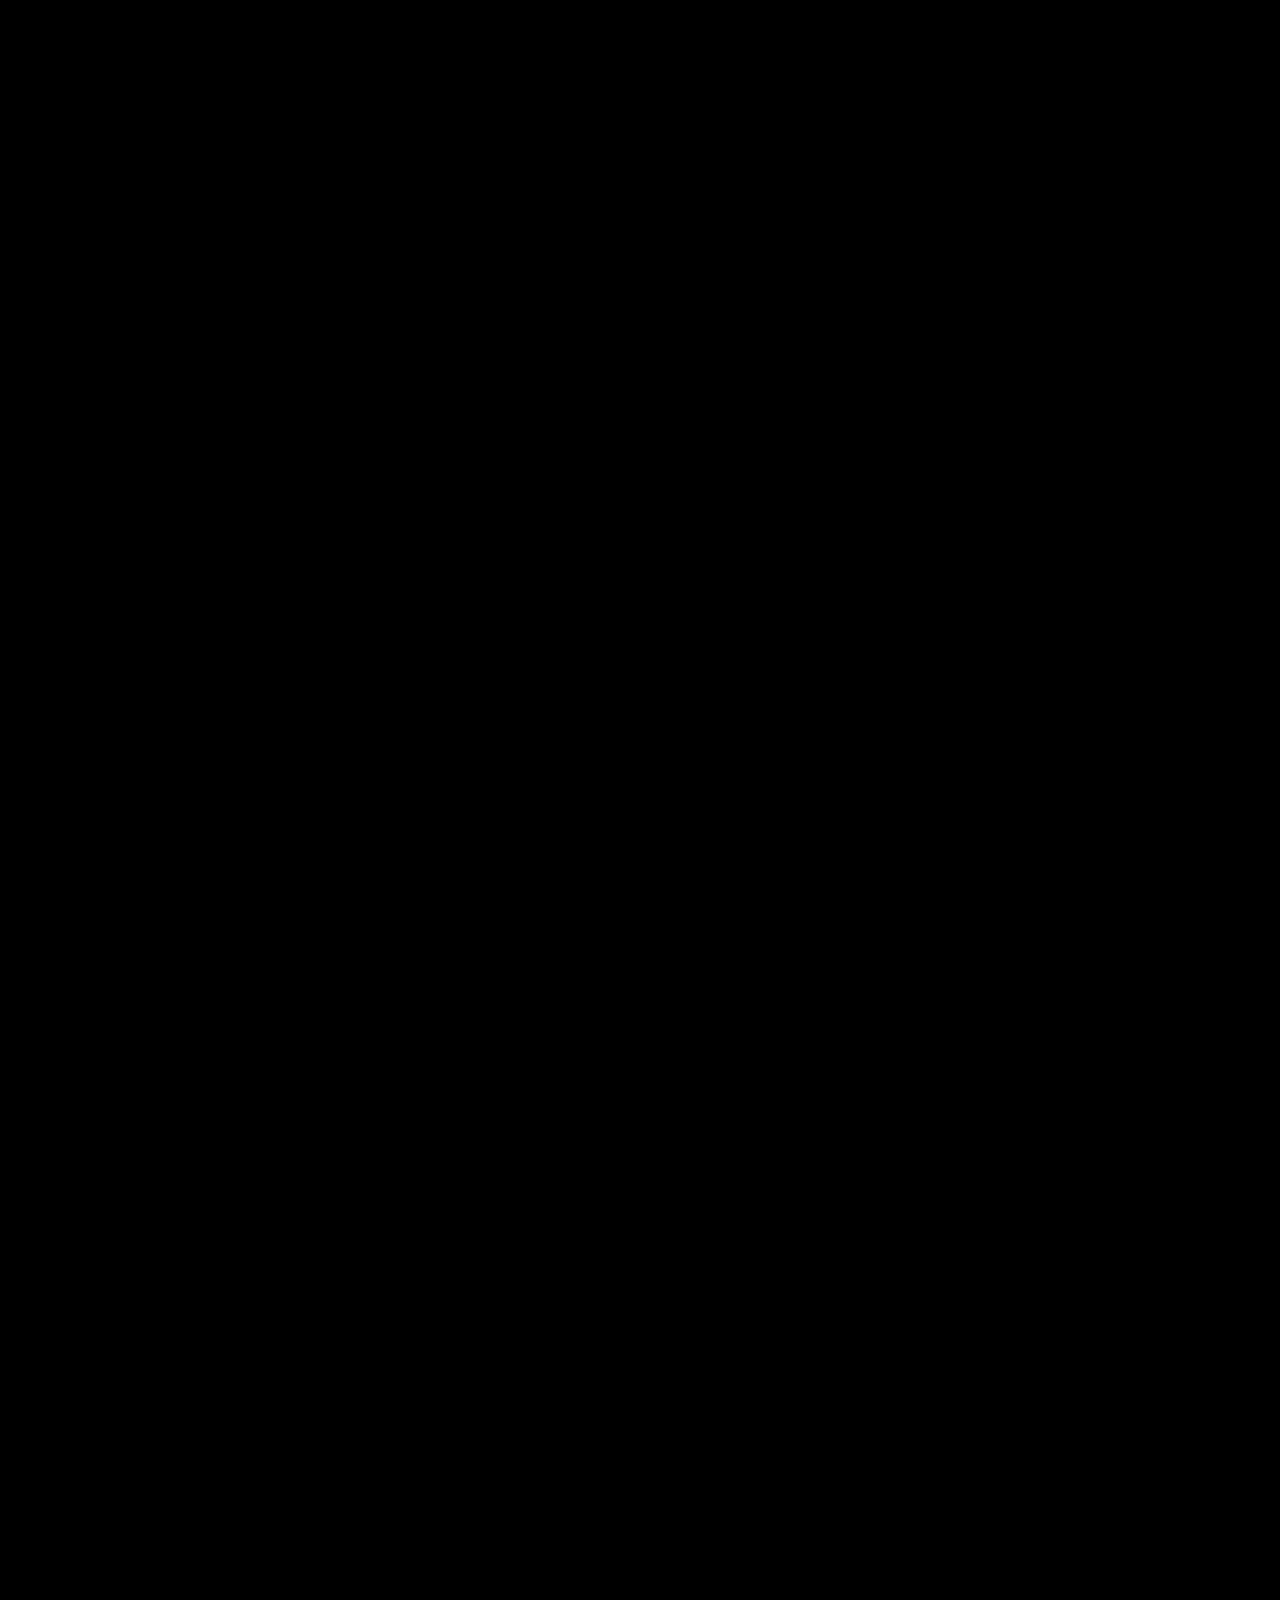
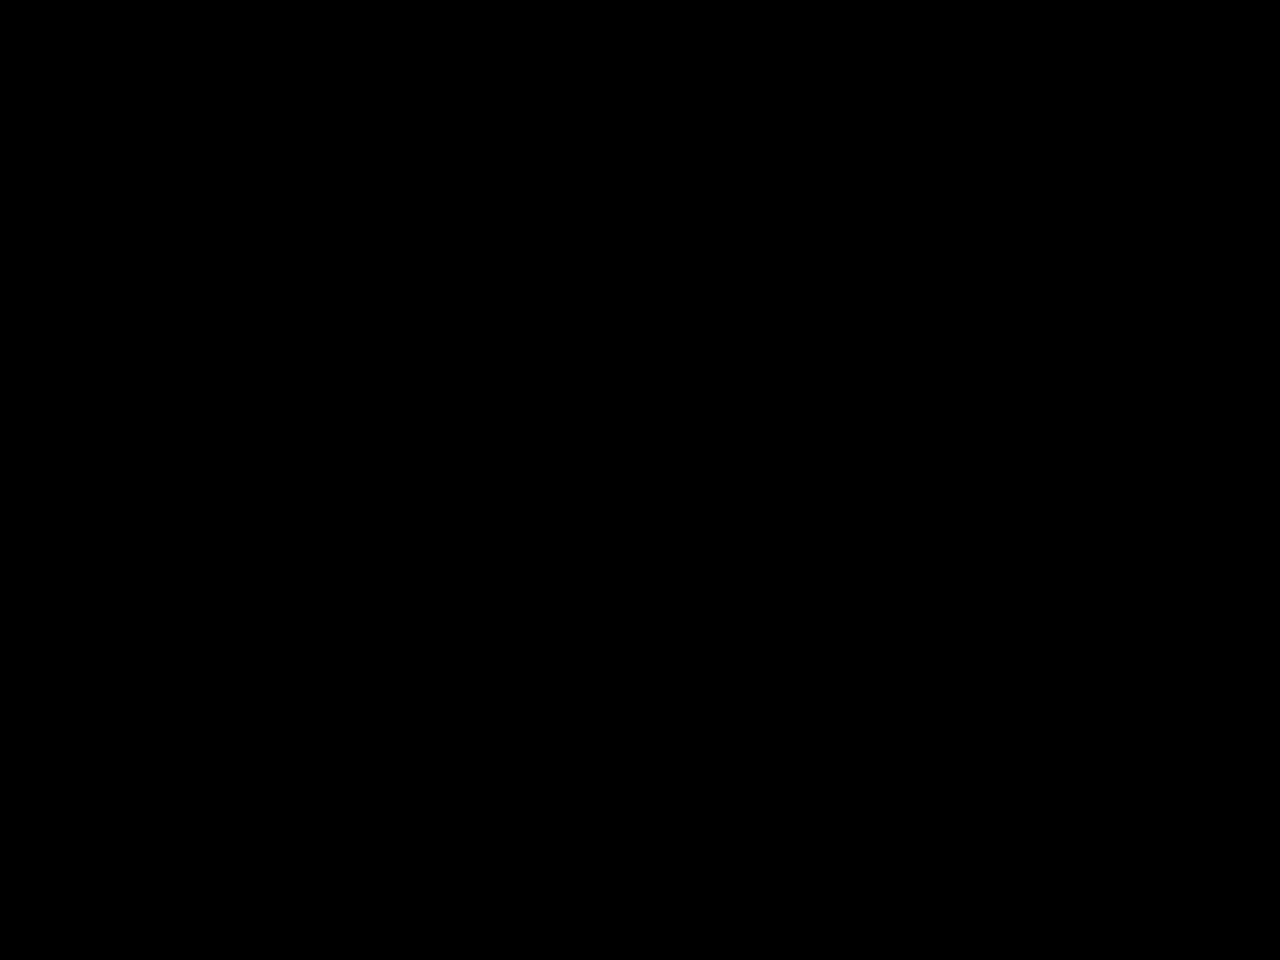
==== commit 463131a2: "홈페이지 시안 6차: 기존 내용 교체, 휴대폰(세로 화면) 대응 Co-Authored-By: Claude Fable 5.2 <noreply@anthropic.com>" ====
--- a/index.html
+++ b/index.html
@@ -2,23 +2,19 @@
 <html lang="ko">
 <head>
 <meta charset="utf-8">
-<meta name="viewport" content="width=device-width, initial-scale=1, viewport-fit=cover">
-<meta name="theme-color" content="#000000">
-<meta name="apple-mobile-web-app-capable" content="yes">
-<meta name="apple-mobile-web-app-status-bar-style" content="black-translucent">
-<meta name="format-detection" content="telephone=no">
+<meta name="viewport" content="width=device-width, initial-scale=1">
 <title>SYNAPSE — 아이디어에서 출시까지</title>
 <link rel="stylesheet" href="style.css">
 </head>
 <body data-page="home">
 
 <div class="stage" aria-hidden="true">
-  <video data-k="morph" src="hands.mp4" poster="hands.jpg" muted playsinline webkit-playsinline preload="auto"></video>
-  <video data-k="sphere" class="stock" src="sphere.mp4" poster="sphere.jpg" muted playsinline webkit-playsinline loop preload="metadata"></video>
-  <video data-k="tunnel" src="finale.mp4" poster="finale.jpg" muted playsinline webkit-playsinline preload="metadata"></video>
+  <video data-k="morph" data-src="assets/hands.mp4" data-src-m="assets/hands_m.mp4" poster="assets/hands.jpg" muted playsinline preload="auto"></video>
+  <video data-k="sphere" class="stock" src="assets/sphere.mp4" poster="assets/sphere.jpg" muted playsinline loop preload="auto"></video>
+  <video data-k="tunnel" data-src="assets/finale.mp4" data-src-m="assets/finale_m.mp4" poster="assets/finale.jpg" muted playsinline preload="auto"></video>
   <div class="tint"></div>
   <canvas data-k="code"></canvas>
-  <video data-k="intro" src="intro.mp4" muted playsinline webkit-playsinline preload="auto"></video>
+  <video data-k="intro" data-src="assets/intro.mp4" data-src-m="assets/intro_m.mp4" muted playsinline preload="auto"></video>
   <i class="bar-top"></i><i class="bar-bot"></i>
   <div class="scrim"></div>
   <div class="sidescrim"></div>
@@ -81,4 +77,4 @@
 <script src="rain.js"></script>
 <script src="site.js"></script>
 </body>
-</html>+</html>
--- a/style.css
+++ b/style.css
@@ -312,3 +312,28 @@
   .kd-win, .kd-tab { height: auto; width: 100%; }
 }
 .finale .show-cap, .finale .shelf-note { max-width: none; }
+
+/* ── 휴대폰(세로 화면): 영상을 가운데만 잘라 쓰지 않고, 화면 폭의 1.9배 크기 16:9 상자로 띄워 PC와 같은 그림이 보이게 한다 ── */
+@media (max-aspect-ratio: 4/5) {
+  .stage video[data-k="morph"], .stage video[data-k="sphere"], .stage video[data-k="tunnel"] {
+    inset: auto; left: 50%; top: 44%; width: 190vw; height: 106.875vw; margin: -53.44vw 0 0 -95vw;
+    -webkit-mask-image: radial-gradient(closest-side, #000 60%, transparent 100%); mask-image: radial-gradient(closest-side, #000 60%, transparent 100%); }
+  .stage video[data-k="morph"] { transform-origin: 50% 50%; }
+}
+@media (max-width: 820px) {
+  .copy.ll { left: var(--pad); right: var(--pad); width: auto; top: auto; bottom: calc(7vh + env(safe-area-inset-bottom, 0px)); display: block; }
+  .copy.ll h2 { font-size: 1.55rem; } .copy.ll p { font-size: .95rem; max-width: none; }
+  .copy.center { padding-top: 13vh; } .copy.center h1 { font-size: 1.85rem; } .copy.center .row { margin-top: 1.2em; }
+  .sidescrim { background: linear-gradient(0deg, #000 0%, rgba(0,0,0,.82) 26%, rgba(0,0,0,0) 48%); }
+  .finale { place-content: start center; padding-top: 70px; padding-bottom: calc(16px + env(safe-area-inset-bottom, 0px)); }
+  .finale .ask { margin-top: .9em; padding: 6px; } .finale .ask input { padding: 10px 14px; font-size: 16px; } .finale .ask button { padding: 11px; }
+  .show-tabs button { padding: 6px 12px; font-size: .82rem; }
+  .show-stage { height: 31vh; margin-top: 12px; } .show-cap { font-size: .82rem; margin-top: 10px; }
+  .show-cap b { display: block; margin: 0 0 2px; }
+  .kd-win, .kd-tab { height: auto; width: 100%; max-height: 100%; }
+  .scrollhint { bottom: calc(18px + env(safe-area-inset-bottom, 0px)); }
+}
+@media (max-width: 820px) {
+  .show { width: 100%; } .show-tabs { max-width: 100%; } .show-tabs button { padding: 6px 10px; }
+  .kd-win img, .kd-tab img { flex: none; height: auto; aspect-ratio: 16 / 10; }
+}
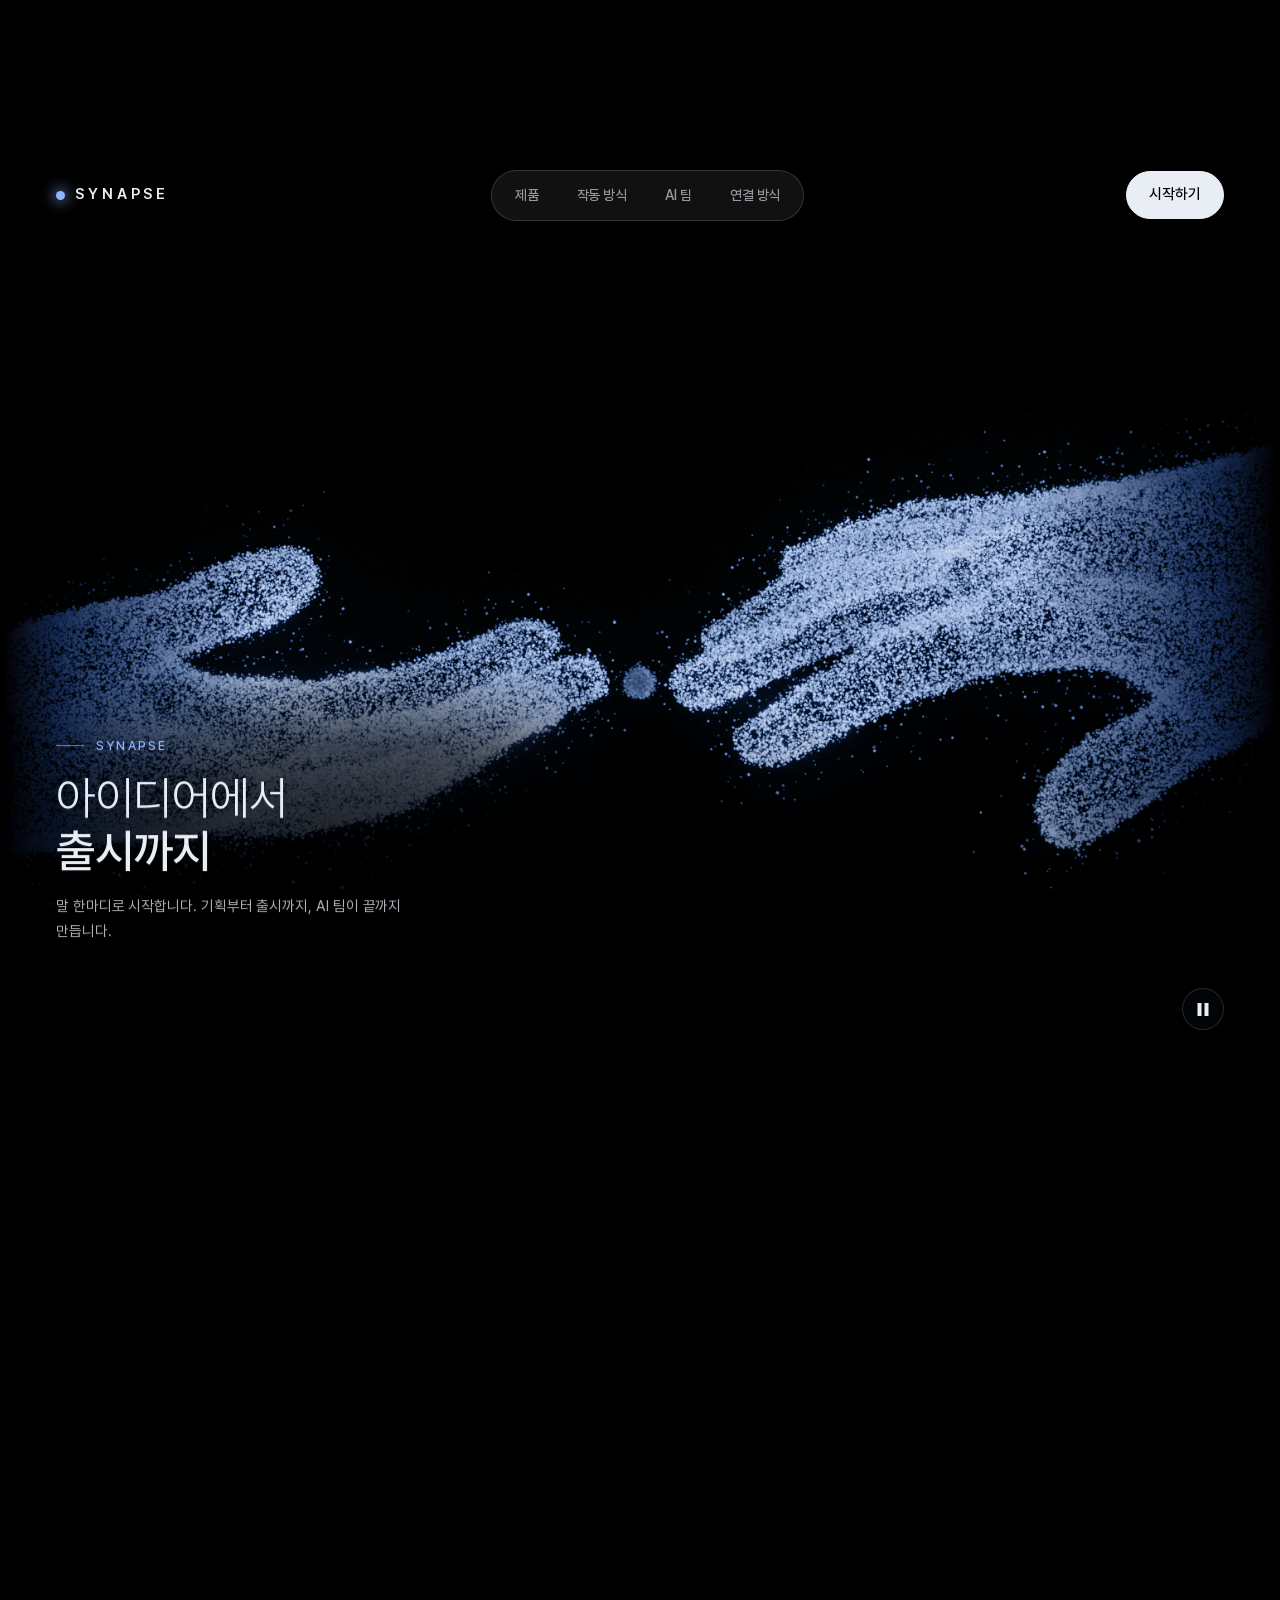
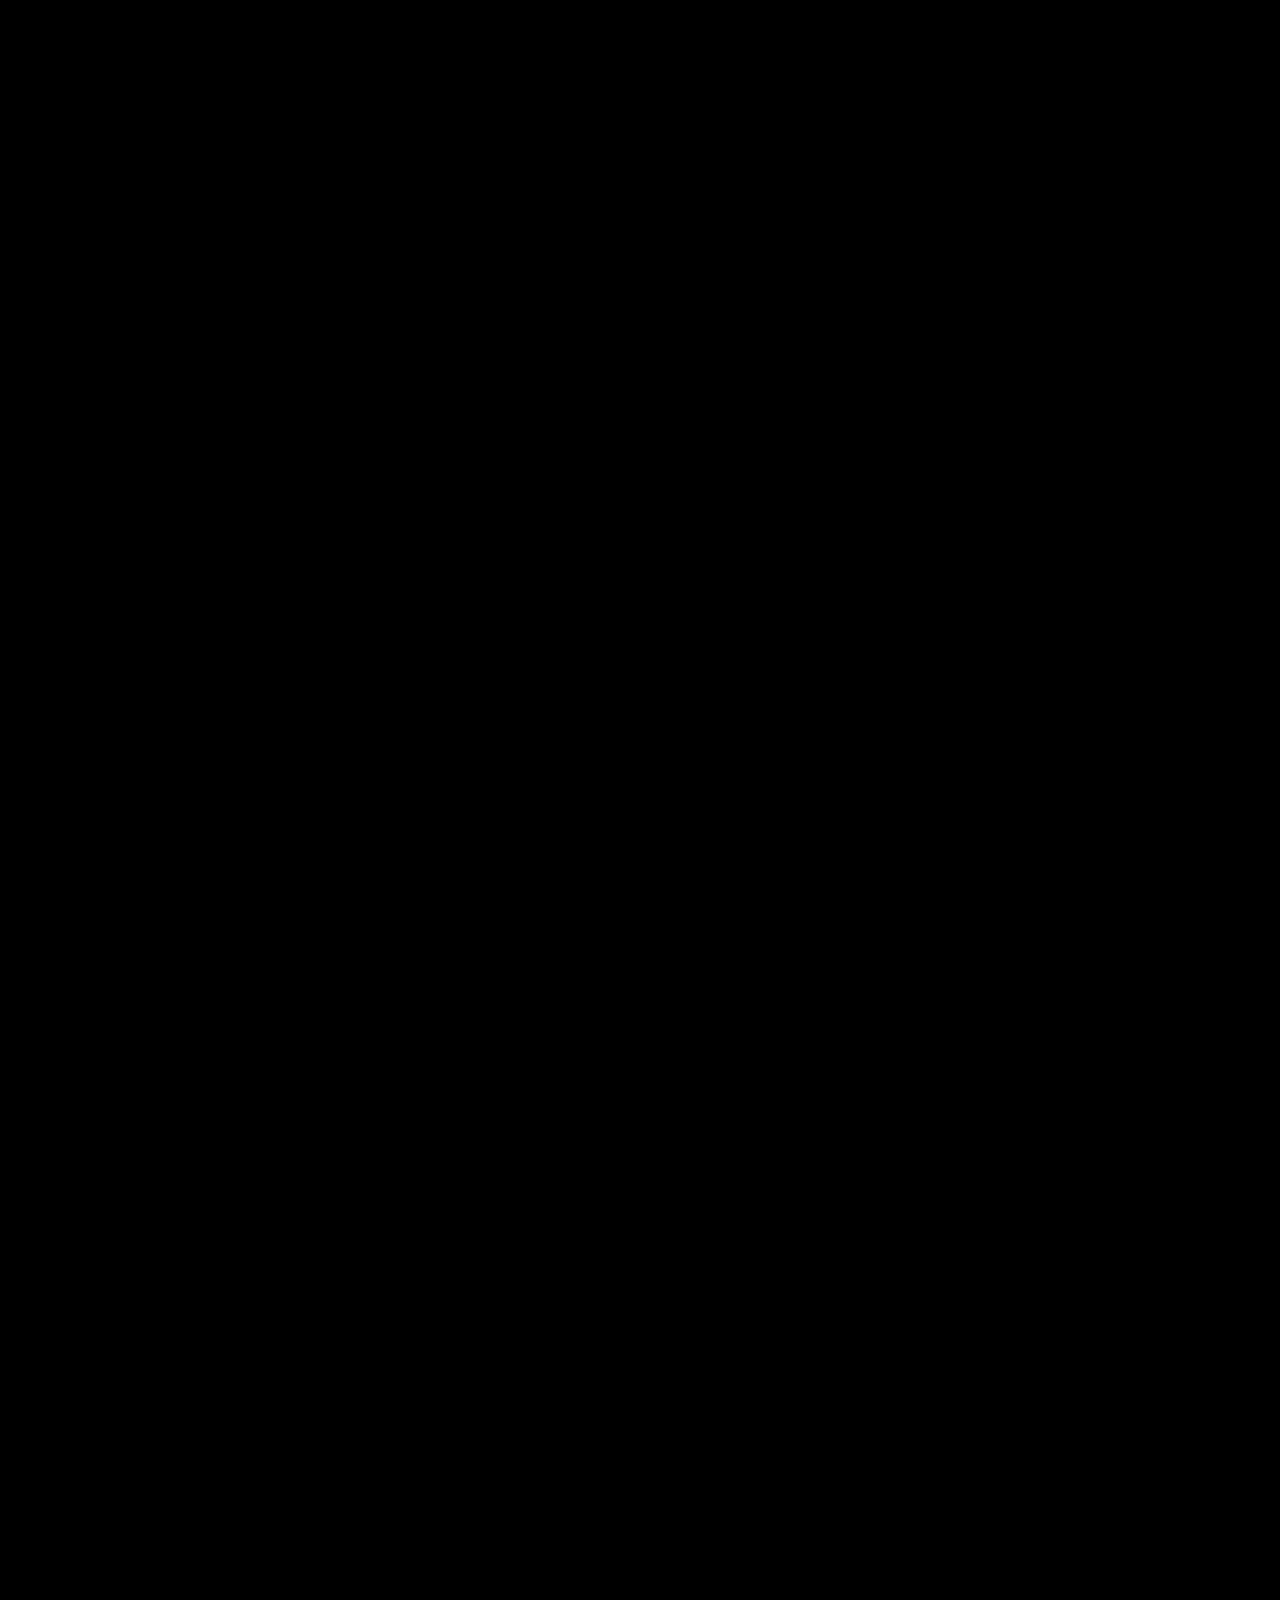
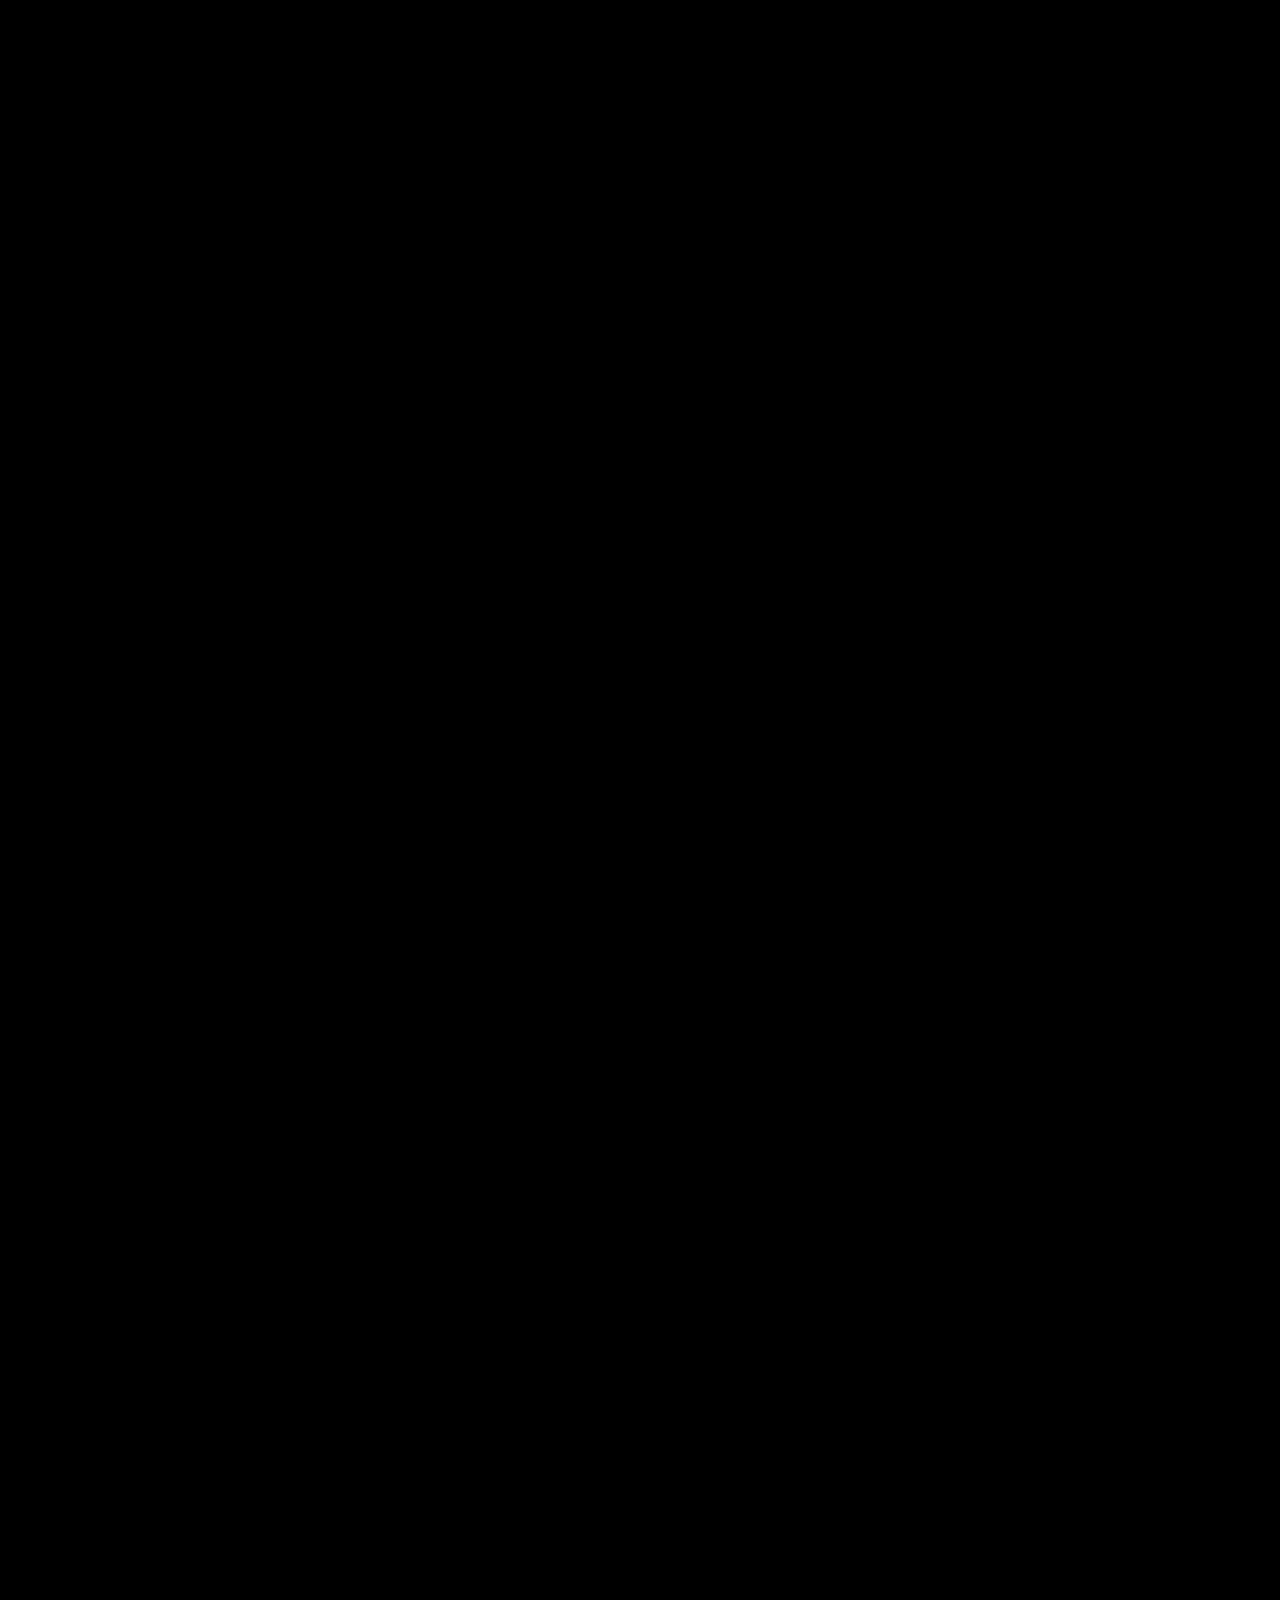
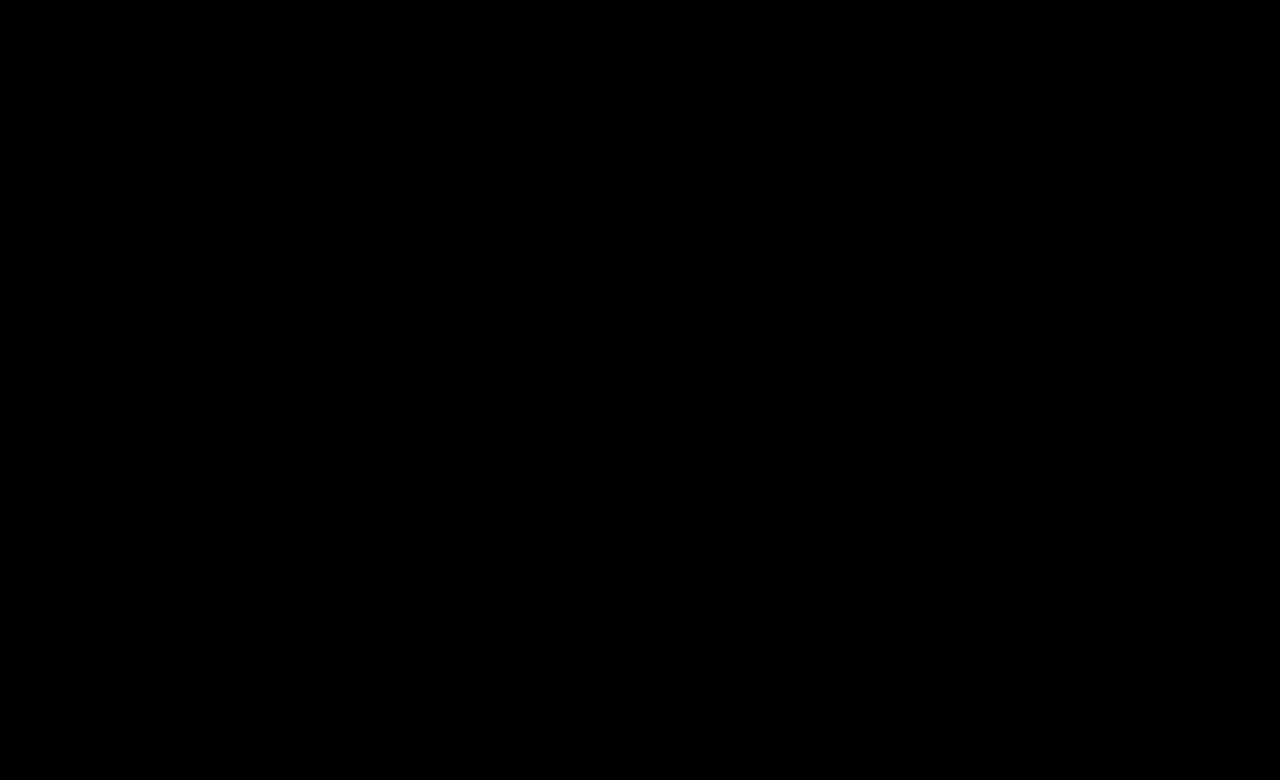
==== commit 0851af6a: "홈페이지 시안 7차: 고담시 도입(5.5초), 처음 문구 복원(왼쪽 아래 구도), 자동 스크롤, 세로 화면 맞춤 Co-Authored-By: Claude Fable 5.2 <nor" ====
--- a/index.html
+++ b/index.html
@@ -2,79 +2,71 @@
 <html lang="ko">
 <head>
 <meta charset="utf-8">
-<meta name="viewport" content="width=device-width, initial-scale=1">
+<meta name="viewport" content="width=device-width, initial-scale=1, viewport-fit=cover">
 <title>SYNAPSE — 아이디어에서 출시까지</title>
-<link rel="stylesheet" href="style.css">
+<link rel="stylesheet" href="style.css?v=9">
 </head>
 <body data-page="home">
 
+<!-- 무대: 스크롤(자동 재생 포함)이 아래 영상들을 차례로 움직인다 -->
 <div class="stage" aria-hidden="true">
-  <video data-k="morph" data-src="assets/hands.mp4" data-src-m="assets/hands_m.mp4" poster="assets/hands.jpg" muted playsinline preload="auto"></video>
-  <video data-k="sphere" class="stock" src="assets/sphere.mp4" poster="assets/sphere.jpg" muted playsinline loop preload="auto"></video>
-  <video data-k="tunnel" data-src="assets/finale.mp4" data-src-m="assets/finale_m.mp4" poster="assets/finale.jpg" muted playsinline preload="auto"></video>
+  <video data-k="morph" data-src="assets/hands.mp4?v=9" data-src-m="assets/hands_m.mp4?v=9" poster="assets/hands.jpg?v=9" muted playsinline preload="auto"></video>
+  <video data-k="sphere" data-src="assets/sphere.mp4?v=9" data-src-m="assets/sphere_m.mp4?v=9" poster="assets/sphere.jpg?v=9" muted playsinline loop preload="auto"></video>
+  <video data-k="tunnel" data-src="assets/finale.mp4?v=9" data-src-m="assets/finale_m.mp4?v=9" poster="assets/finale.jpg?v=9" muted playsinline preload="auto"></video>
   <div class="tint"></div>
   <canvas data-k="code"></canvas>
-  <video data-k="intro" data-src="assets/intro.mp4" data-src-m="assets/intro_m.mp4" muted playsinline preload="auto"></video>
+  <!-- 실사 도입 영상. data-handoff = 끝나기 몇 초 전부터 다음 장면(두 손)과 겹쳐 넘어갈지 -->
+  <video data-k="intro" data-src="assets/intro.mp4?v=9" data-src-m="assets/intro_m.mp4?v=9" data-src-v="assets/intro_v.mp4?v=9" data-handoff="1.3" muted playsinline preload="auto"></video>
   <i class="bar-top"></i><i class="bar-bot"></i>
-  <div class="scrim"></div>
-  <div class="sidescrim"></div>
   <div class="wash"></div>
-  <span class="hud tr">01 / 06  기획</span>
 </div>
 
-<ol class="rail" aria-label="진행 단계">
-  <li><span>01</span>기획</li><li><span>02</span>디자인</li><li><span>03</span>토론</li>
-  <li><span>04</span>보완</li><li><span>05</span>개발</li><li><span>06</span>출시</li>
-</ol>
-
 <main>
-  <section class="copy center" data-a="0" data-b="0.07">
-    <h1>아이디어에서 출시까지,<b>하나의 AI 팀으로</b></h1>
-    <p>기획, 디자인, 개발, 검토를 한 흐름으로 진행합니다. 결정은 언제나 당신이 내립니다.</p>
-    <div class="row"><a class="btn solid" href="index.html#start">팀 구성 시작</a><a class="btn" href="how.html">작동 방식 보기</a></div>
+  <!-- 문구: 맨 처음 문구 그대로(사용자 지시 2026-11-16). 참고 영상처럼 왼쪽 아래에 작은 단계 표시 + 얇은 제목 + 한 줄 설명.
+       data-a ~ data-b = 나타나는 진행도 구간 -->
+  <section class="copy ll" data-a="0" data-b="0.07">
+    <span class="step">SYNAPSE</span>
+    <h1>아이디어에서<b>출시까지</b></h1>
+    <p>말 한마디로 시작합니다. 기획부터 출시까지, AI 팀이 끝까지 만듭니다.</p>
+  </section>
+  <section class="copy ll" data-a="0.17" data-b="0.27">
+    <span class="step">01 기획</span>
+    <h2>생각을 말하면<b>설계가 됩니다</b></h2>
+    <p>누가, 왜, 무엇을. AI가 묻고 정리해 한 장의 기획서로 만듭니다.</p>
+  </section>
+  <section class="copy ll" data-a="0.355" data-b="0.49">
+    <span class="step">02 디자인</span>
+    <h2>먼저 보고,<b>그다음 만듭니다</b></h2>
+    <p>모든 화면을 눈으로 확인하고 확정한 뒤에야 개발이 시작됩니다.</p>
+  </section>
+  <section class="copy ll" data-a="0.59" data-b="0.70">
+    <span class="step">03 토론과 검토</span>
+    <h2>하나가 아닌,<b>팀의 지성</b></h2>
+    <p>만든 AI와 검토하는 AI는 다릅니다. 서로의 결과를 따져 묻고 다듬습니다.</p>
+  </section>
+  <section class="copy ll" data-a="0.79" data-b="0.855">
+    <span class="step">06 출시</span>
+    <h2>마지막 결정은<b>언제나 당신</b></h2>
+    <p>승인하지 않은 변경은 세상에 나가지 않습니다.</p>
   </section>
 
-  <section class="copy ll" data-a="0.17" data-b="0.27">
-    <span class="step">01 기획</span>
-    <h2>요구사항을<b>한 장의 정의서로</b></h2>
-    <p>몇 가지 질문에 답하면 사용자, 목적, 필수 기능, 화면 목록, 제외 범위가 정리됩니다.</p>
-  </section>
-
-  <section class="copy ll" data-a="0.355" data-b="0.49">
-    <span class="step">02 디자인</span>
-    <h2>디자인을 확정한 뒤<b>개발을 시작합니다</b></h2>
-    <p>모든 화면을 실제 코드로 먼저 보여 드립니다. 확정 전에는 기능 개발에 들어가지 않습니다.</p>
-  </section>
-
-  <section class="copy ll" data-a="0.605" data-b="0.705">
-    <span class="step">03 토론과 검토</span>
-    <h2>만드는 AI와<b>검토하는 AI가 다릅니다</b></h2>
-    <p>설계, 코드, 사용성을 서로 다른 AI가 점검합니다. 지적과 수정 내용은 모두 기록으로 남습니다.</p>
-  </section>
-
-  <section class="copy ll" data-a="0.79" data-b="0.855">
-    <span class="step">06 출시</span>
-    <h2>반영은<b>당신의 승인으로</b></h2>
-    <p>검토를 통과한 변경도 승인하기 전에는 서비스에 반영되지 않습니다.</p>
-  </section>
-
+  <!-- 마지막: 화면이 환해지며 시작 화면 -->
   <section class="copy finale" id="start" data-a="0.93" data-b="1">
     <div class="mark">SYNAPSE</div>
-    <p class="tag">만들고 싶은 것을 한 줄로 알려 주세요.</p>
+    <p class="tag">생각은 당신이, 완성은 팀이.</p>
     <form class="ask">
-      <input type="text" aria-label="만들고 싶은 것" placeholder="예: 예약을 받는 미용실 웹사이트">
+      <input type="text" aria-label="만들고 싶은 것" placeholder="무엇을 만들까요? 요구사항을 한 줄로 적어 주세요">
       <button type="submit">팀 구성 시작</button>
     </form>
     <small></small>
     <section class="show" aria-label="만들 수 있는 것"></section>
-    <p class="shelf-note">AI 팀이 만들 수 있는 화면 수준입니다. 화면을 누르면 실제로 동작하는 예시가 열립니다.</p>
   </section>
 
-  <div class="scrollhint">SCROLL</div>
+  <button class="auto" type="button" aria-pressed="true" aria-label="자동 재생 멈춤" title="자동 재생"><i></i></button>
   <div class="track"></div>
 </main>
 
-<script src="rain.js"></script>
-<script src="site.js"></script>
+<script src="rain.js?v=9"></script>
+<script src="site.js?v=9"></script>
 </body>
 </html>
--- a/style.css
+++ b/style.css
@@ -1,12 +1,14 @@
-/* SYNAPSE 홈페이지 시안 — 공통 스타일
+/* SYNAPSE 홈페이지 시안 — 공통 스타일 (7차 정리본, 2026-11-16)
    색: 순흑 #000 / 먹 #0A0D12 / 서리 #E9EEF5 / 빛청 #8FB4FF / 종이 #F3F5F8 / 재 #6B7480 */
 @font-face { font-family: Pretendard; font-weight: 200; font-display: swap; src: url(assets/fonts/Pretendard-ExtraLight.woff2) format("woff2"); }
 @font-face { font-family: Pretendard; font-weight: 300; font-display: swap; src: url(assets/fonts/Pretendard-Light.woff2) format("woff2"); }
+@font-face { font-family: Pretendard; font-weight: 400; font-display: swap; src: url(assets/fonts/Pretendard-Regular.woff2) format("woff2"); }
 @font-face { font-family: Pretendard; font-weight: 500; font-display: swap; src: url(assets/fonts/Pretendard-Medium.woff2) format("woff2"); }
+@font-face { font-family: Pretendard; font-weight: 600; font-display: swap; src: url(assets/fonts/Pretendard-SemiBold.woff2) format("woff2"); }
 
 :root {
   --black: #000; --ink: #0A0D12; --frost: #E9EEF5; --glow: #8FB4FF; --paper: #F3F5F8; --ash: #6B7480;
-  --bg: var(--black); --fg: var(--frost); --dim: rgba(233,238,245,.56); --line: rgba(233,238,245,.16);
+  --bg: var(--black); --fg: var(--frost); --dim: rgba(233,238,245,.62); --line: rgba(233,238,245,.16);
   --pill: rgba(233,238,245,.07); --pill-on: rgba(233,238,245,.14);
   --pad: clamp(20px, 4.4vw, 72px);
   --ease: cubic-bezier(.2,.7,.1,1);
@@ -18,7 +20,7 @@
 * { box-sizing: border-box; margin: 0; }
 html { background: #000; }
 body {
-  font-family: Pretendard, "Apple SD Gothic Neo", "Malgun Gothic", sans-serif; font-weight: 300;
+  font-family: Pretendard, "Apple SD Gothic Neo", "Malgun Gothic", sans-serif; font-weight: 400; letter-spacing: -.005em;
   background: var(--bg); color: var(--fg); line-height: 1.6; word-break: keep-all;
   -webkit-font-smoothing: antialiased; transition: background .9s var(--ease), color .9s var(--ease), opacity .28s ease;
   opacity: 0;
@@ -29,266 +31,95 @@
 button, input { font: inherit; color: inherit; }
 :focus-visible { outline: 2px solid var(--glow); outline-offset: 3px; border-radius: 6px; }
 
-/* ── 내비게이션 ── */
+/* ── 내비게이션: 첫 화면부터 보인다 ── */
 .nav { position: fixed; inset: 0 0 auto 0; z-index: 50; display: flex; align-items: center; justify-content: space-between;
-  padding: 18px var(--pad); transition: color .9s var(--ease); }
-.logo { font-weight: 500; letter-spacing: .26em; font-size: .92rem; display: flex; align-items: center; gap: 10px; }
+  padding: 18px var(--pad); transition: color .9s var(--ease); animation: navIn .9s var(--ease) .1s both; }
+@keyframes navIn { from { opacity: 0; transform: translateY(-8px); } to { opacity: 1; transform: none; } }
+.logo { font-weight: 600; letter-spacing: .26em; font-size: .92rem; display: flex; align-items: center; gap: 10px; }
 .logo i { width: 9px; height: 9px; border-radius: 50%; background: var(--glow); box-shadow: 0 0 14px 3px rgba(143,180,255,.55); }
 .nav-pill { position: relative; display: flex; gap: 2px; padding: 5px; border-radius: 999px; background: var(--pill);
-  border: 1px solid var(--line); backdrop-filter: blur(14px); -webkit-backdrop-filter: blur(14px); }
-.nav-pill a { position: relative; z-index: 1; padding: 8px 18px; font-size: .88rem; border-radius: 999px; color: var(--dim); transition: color .3s; }
+  border: 1px solid var(--line); backdrop-filter: blur(14px); -webkit-backdrop-filter: blur(14px); transition: background .6s, border-color .6s; }
+.nav-pill a { position: relative; z-index: 1; padding: 8px 18px; font-size: .88rem; font-weight: 500; border-radius: 999px; color: var(--dim); transition: color .3s; }
 .nav-pill a:hover, .nav-pill a[aria-current] { color: var(--fg); }
 .nav-ind { position: absolute; top: 5px; left: 0; height: calc(100% - 10px); width: 0; border-radius: 999px; background: var(--pill-on);
   transition: transform .45s var(--ease), width .45s var(--ease), opacity .3s; opacity: 0; }
 .btn { display: inline-flex; align-items: center; gap: 10px; padding: 11px 22px; border-radius: 999px; border: 1px solid var(--line);
-  background: transparent; cursor: pointer; font-size: .92rem; transition: background .3s, color .3s, border-color .3s, transform .3s var(--ease); }
+  background: transparent; cursor: pointer; font-size: .92rem; font-weight: 500; transition: background .3s, color .3s, border-color .3s, transform .3s var(--ease); }
 .btn:hover { background: var(--pill-on); }
 .btn.solid { background: var(--fg); color: var(--bg); border-color: var(--fg); }
 .btn.solid:hover { transform: translateY(-2px); }
 .nav-toggle { display: none; }
-
-/* ── 홈: 스크롤 무대 ── */
-.track { height: 640vh; }
+/* 실사 영상이 나오는 동안: 메뉴 바탕을 짙게, 글자를 밝게 해서 영상 위에서도 또렷하게 */
+body.film .nav-pill { background: rgba(6,8,12,.72); border-color: rgba(233,238,245,.38); }
+body.film .nav-pill a { color: rgba(255,255,255,.92); }
+body.film .logo { text-shadow: 0 1px 14px rgba(0,0,0,.95); }
+body.film .nav .btn:not(.solid) { background: rgba(6,8,12,.72); border-color: rgba(233,238,245,.38); }
+
+/* ── 홈: 무대 ── */
+.track { height: 620vh; }
 .stage { position: fixed; inset: 0; overflow: hidden; background: #000; border-radius: 0; will-change: inset, border-radius; }
-.stage video { position: absolute; inset: 0; width: 100%; height: 100%; object-fit: cover; opacity: 0; will-change: opacity; }
-.stage video.stock { filter: grayscale(1) brightness(1.2) contrast(1.08); }
-.stage video[data-k="code"] { filter: grayscale(1) brightness(.85) contrast(1.1); }
+.stage video, .stage canvas { position: absolute; inset: 0; width: 100%; height: 100%; opacity: 0; will-change: transform, opacity, filter; }
+.stage video { object-fit: cover; }
+/* 두 손 영상은 양옆이 서서히 사라져 잘린 면이 안 보인다 */
+.stage video[data-k="morph"] { -webkit-mask-image: linear-gradient(90deg, transparent 0, #000 20%, #000 80%, transparent 100%); mask-image: linear-gradient(90deg, transparent 0, #000 20%, #000 80%, transparent 100%); }
+.stage video[data-k="intro"] { z-index: 2; }
 .tint { position: absolute; inset: 0; background: #7aa2f0; mix-blend-mode: color; opacity: .5; pointer-events: none; }
-.scrim { position: absolute; inset: 0; background:
-  linear-gradient(to top, rgba(0,0,0,.72) 0%, rgba(0,0,0,0) 46%), linear-gradient(to bottom, rgba(0,0,0,.5) 0%, rgba(0,0,0,0) 22%); }
 .wash { position: absolute; inset: 0; background: var(--paper); opacity: 0; will-change: opacity; }
-.hud { position: absolute; font-size: .74rem; letter-spacing: .12em; color: var(--dim); transition: color .9s; }
-.hud.tl { top: 84px; left: var(--pad); } .hud.tr { top: 84px; right: var(--pad); }
-
+/* 실사 도입: 영화 화면비 띠(위·아래). 위쪽 띠는 메뉴가 올라앉을 만큼 두껍다 */
+.bar-top, .bar-bot { position: absolute; left: 0; right: 0; background: #000; z-index: 3; will-change: transform; }
+.bar-top { top: 0; height: max(10vh, 80px); transform-origin: top; }
+.bar-bot { bottom: 0; height: 10vh; transform-origin: bottom; }
+
+/* 세로로 긴 화면(휴대폰): 입자 영상은 16:9 그대로 화면 폭에 딱 맞춘 상자에 띄운다(잘라서 확대하지 않음). 크기 변화는 site.js 가 장면별로 준다 */
+html.tall .stage video[data-k="morph"], html.tall .stage video[data-k="sphere"], html.tall .stage video[data-k="tunnel"] {
+  inset: auto; left: 0; top: 46%; width: 100vw; height: 56.25vw; margin-top: -28.125vw; }
+
+/* 자동 재생 단추(왼쪽 아래): 멈춤 / 다시 재생 */
+.auto { position: fixed; z-index: 12; left: var(--pad); bottom: calc(22px + env(safe-area-inset-bottom, 0px)); width: 42px; height: 42px; padding: 0;
+  display: grid; place-items: center; border-radius: 50%; border: 1px solid var(--line); background: rgba(6,8,12,.5); color: var(--frost); cursor: pointer;
+  backdrop-filter: blur(12px); -webkit-backdrop-filter: blur(12px); transition: background .3s, border-color .3s; }
+.auto:hover { background: rgba(233,238,245,.16); border-color: rgba(233,238,245,.4); }
+.auto i { display: block; width: 4px; height: 13px; background: currentColor; box-shadow: 7px 0 0 currentColor; transform: translateX(-3.5px); }
+.auto[aria-pressed="false"] i { width: 0; height: 0; background: none; box-shadow: none; transform: translateX(2px);
+  border-left: 11px solid currentColor; border-top: 7px solid transparent; border-bottom: 7px solid transparent; }
+
+/* ── 문구(나중에 넣을 자리). index.html 의 '문구 자리' 주석 참고 ── */
 .copy { position: fixed; z-index: 10; opacity: 0; pointer-events: none; will-change: opacity, transform; }
 .copy.on { pointer-events: auto; }
-.copy h1, .copy h2, .phead h1 { font-size: clamp(2.1rem, 5.4vw, 5.2rem); line-height: 1.12; font-weight: 200; letter-spacing: -.02em; }
-.copy h1 b, .copy h2 b, .phead h1 b { display: block; font-weight: 500; }
+.copy h1, .copy h2, .phead h1 { font-size: clamp(2.1rem, 5.4vw, 5.2rem); line-height: 1.2; font-weight: 600; letter-spacing: -.035em; }
+.copy h1 b, .copy h2 b, .phead h1 b { display: block; font-weight: 600; }
 .copy p { max-width: 34em; color: var(--dim); margin-top: 1.1em; font-size: clamp(.95rem, 1.15vw, 1.1rem); }
-.copy.center { inset: 0; display: grid; place-content: center; justify-items: center; text-align: center; padding: 0 var(--pad); }
-.copy.center .row { display: flex; gap: 12px; margin-top: 2em; flex-wrap: wrap; justify-content: center; }
-.copy.ll { left: var(--pad); bottom: clamp(56px, 11vh, 120px); max-width: min(680px, 78vw); }
-.scrollhint { position: fixed; z-index: 10; left: 50%; bottom: 28px; transform: translateX(-50%); font-size: .74rem; letter-spacing: .3em; color: var(--dim); }
-.scrollhint::after { content: ""; display: block; width: 1px; height: 34px; margin: 10px auto 0; background: linear-gradient(var(--dim), transparent); animation: drip 2.2s var(--ease) infinite; transform-origin: top; }
-@keyframes drip { 0% { transform: scaleY(0); } 60% { transform: scaleY(1); } 100% { transform: scaleY(1); opacity: 0; } }
-
-/* 단계 레일 (오른쪽) */
-.rail { position: fixed; z-index: 12; right: var(--pad); top: 50%; transform: translateY(-50%); list-style: none; padding: 0; font-size: .82rem; transition: opacity .6s; }
-.rail li { display: flex; align-items: center; justify-content: flex-end; gap: 12px; height: 34px; color: var(--dim); opacity: .5; transition: opacity .5s, color .5s, transform .5s var(--ease); }
-.rail li span { font-variant-numeric: tabular-nums; font-size: .72rem; }
-.rail li::after { content: ""; width: 18px; height: 1px; background: currentColor; transition: width .5s var(--ease); }
-.rail li.on { opacity: 1; color: var(--fg); transform: translateX(-8px); }
-.rail li.on::after { width: 44px; background: var(--glow); }
-
-/* 마지막: 시작 화면 */
-.finale { inset: 0; display: grid; place-content: center; justify-items: center; text-align: center; padding: 0 var(--pad); color: #0A0D12; }
-.finale .mark { font-weight: 500; letter-spacing: .42em; font-size: clamp(1.6rem, 4.6vw, 4rem); padding-left: .42em; }
-.finale .tag { color: rgba(10,13,18,.6); margin-top: .7em; }
-.ask { display: flex; gap: 8px; margin-top: 2.4em; width: min(720px, 88vw); padding: 8px; border-radius: 999px; background: #fff;
+.copy.center { inset: 0; display: grid; place-content: start center; justify-items: center; text-align: center; padding: clamp(96px, 17vh, 190px) var(--pad) 0; }
+.copy.center h1 { font-size: clamp(1.9rem, 3.7vw, 3.5rem); }
+.copy.ll { left: var(--pad); top: 0; bottom: 0; display: grid; align-content: center; width: min(430px, 34vw); }
+.copy.ll h2 { font-size: clamp(1.6rem, 2.35vw, 2.4rem); line-height: 1.28; }
+.copy.ll p { font-size: clamp(.95rem, 1.02vw, 1.04rem); line-height: 1.75; max-width: 23em; }
+
+/* ── 마지막: 환해지며 시작 화면 ── */
+.finale { inset: 0; display: grid; place-content: center; justify-items: center; text-align: center; padding: 76px var(--pad) 20px; color: #0A0D12; overflow: auto; }
+.finale .mark { font-weight: 600; letter-spacing: .34em; padding-left: .34em; font-size: clamp(1.3rem, 2.6vw, 2.3rem); }
+.ask { display: flex; gap: 8px; margin-top: 1.5em; width: min(640px, 88vw); padding: 8px; border-radius: 999px; background: #fff;
   border: 1px solid rgba(10,13,18,.14); box-shadow: 0 30px 80px -30px rgba(40,70,130,.35); }
 .ask input { flex: 1; min-width: 0; border: 0; background: transparent; padding: 12px 20px; font-size: 1.02rem; outline: none; color: #0A0D12; }
 .ask input::placeholder { color: rgba(10,13,18,.42); }
-.ask button { border: 0; border-radius: 999px; background: #0A0D12; color: #fff; padding: 12px 26px; cursor: pointer; white-space: nowrap; transition: transform .3s var(--ease); }
+.ask button { border: 0; border-radius: 999px; background: #0A0D12; color: #fff; padding: 12px 26px; font-weight: 600; cursor: pointer; white-space: nowrap; transition: transform .3s var(--ease); }
 .ask button:hover { transform: scale(1.04); }
-.finale small { display: block; margin-top: 1.3em; color: rgba(10,13,18,.55); min-height: 1.6em; font-size: .86rem; }
-
-/* ── 하위 페이지 공통 ── */
-.phead { position: relative; min-height: 78vh; display: flex; align-items: flex-end; padding: 0 var(--pad) clamp(40px, 8vh, 90px); overflow: hidden; }
-.phead video { position: absolute; inset: 0; width: 100%; height: 100%; object-fit: cover; filter: grayscale(1) sepia(.5) hue-rotate(185deg) saturate(1.3) brightness(.95); z-index: -2; will-change: transform; }
-.phead::after { content: ""; position: absolute; inset: 0; z-index: -1; background: linear-gradient(to top, var(--bg) 2%, transparent 60%); }
-.phead p { max-width: 36em; color: var(--dim); margin-top: 1.2em; font-size: 1.08rem; }
-.phead h1 { transform: translateY(26px); opacity: 0; transition: transform 1.1s var(--ease) .15s, opacity 1.1s ease .15s; }
-.ready .phead h1 { transform: none; opacity: 1; }
-.wrap { padding: clamp(40px, 9vh, 110px) var(--pad); }
-.lede { font-size: clamp(1.2rem, 2vw, 1.7rem); font-weight: 200; max-width: 30em; line-height: 1.5; }
-
-/* 제품: 줄 목록 */
-.rows { border-top: 1px solid var(--line); margin-top: 3.5em; }
-.rows article { display: grid; grid-template-columns: minmax(180px, 1fr) 2fr; gap: 24px; padding: 30px 0; border-bottom: 1px solid var(--line); transition: padding .5s var(--ease), background .5s; }
-.rows article:hover { padding-left: 18px; background: linear-gradient(90deg, var(--pill), transparent 60%); }
-.rows h3 { font-weight: 500; font-size: 1.3rem; }
-.rows p { color: var(--dim); max-width: 38em; }
-
-/* 작동 방식: 고정 숫자 + 단계 */
-.steps { display: grid; grid-template-columns: minmax(0, 1fr) minmax(0, 1.2fr); gap: var(--pad); padding: 0 var(--pad); }
-.steps .big { position: sticky; top: 0; height: 100vh; display: grid; align-content: center; }
-.steps .big .n { font-size: clamp(7rem, 22vw, 20rem); font-weight: 200; line-height: .9; letter-spacing: -.05em; font-variant-numeric: tabular-nums; }
-.steps .big .t { font-size: clamp(1.4rem, 2.6vw, 2.4rem); font-weight: 500; margin-top: .3em; }
-.steps .bar { height: 1px; background: var(--line); margin-top: 2em; position: relative; }
-.steps .bar i { position: absolute; left: 0; top: 0; height: 1px; background: var(--glow); width: 16.6%; transition: width .7s var(--ease); box-shadow: 0 0 12px var(--glow); }
-.steps article { min-height: 82vh; display: grid; align-content: center; opacity: .28; transition: opacity .6s; }
-.steps article.on { opacity: 1; }
-.steps article h3 { font-size: clamp(1.4rem, 2.4vw, 2rem); font-weight: 200; line-height: 1.35; }
-.steps article p { color: var(--dim); margin-top: 1em; max-width: 32em; }
-
-/* AI 팀: 구체 주변 네 역할 */
-.orbit { position: relative; min-height: 100vh; overflow: hidden; display: grid; place-items: center; }
-.orbit video { position: absolute; inset: 0; width: 100%; height: 100%; object-fit: cover; filter: saturate(.6) brightness(1.2); }
-.orbit .mid { position: relative; text-align: center; }
-.role { position: absolute; max-width: 300px; transition: transform .6s var(--ease); }
-.role:hover { transform: translateY(-6px); }
-.role h3 { font-weight: 500; font-size: 1.25rem; display: flex; align-items: center; gap: 10px; }
-.role h3::before { content: ""; width: 7px; height: 7px; border-radius: 50%; background: var(--glow); box-shadow: 0 0 12px var(--glow); }
-.role p { color: var(--dim); margin-top: .5em; font-size: .96rem; }
-.role.a { top: 22%; left: var(--pad); } .role.b { top: 22%; right: var(--pad); }
-.role.c { bottom: 12%; left: var(--pad); } .role.d { bottom: 12%; right: var(--pad); }
-.names { display: flex; flex-wrap: wrap; gap: 10px; margin-top: 2em; }
-.names span { padding: 9px 18px; border: 1px solid var(--line); border-radius: 999px; }
-
-/* 연결 방식: 밝은 페이지, 세 갈래 */
-.ways { display: grid; grid-template-columns: 1.35fr 1fr 1fr; border-top: 1px solid var(--line); margin-top: 3.5em; }
-.ways section { padding: 34px 28px 40px 0; }
-.ways section + section { border-left: 1px solid var(--line); padding-left: 28px; }
-.ways .cost { font-size: clamp(2.2rem, 4.4vw, 4rem); font-weight: 200; line-height: 1.1; }
-.ways h3 { font-weight: 500; font-size: 1.2rem; margin: .9em 0 .5em; }
-.ways p, .ways li { color: var(--dim); }
-.ways ul { padding-left: 1.1em; margin-top: .8em; }
-.note { margin-top: 3em; padding-top: 1.4em; border-top: 1px solid var(--line); color: var(--dim); max-width: 46em; }
-
-.foot { display: flex; justify-content: space-between; flex-wrap: wrap; gap: 16px; padding: 40px var(--pad); border-top: 1px solid var(--line); color: var(--dim); font-size: .88rem; }
-.foot a:hover { color: var(--fg); }
-
-@media (max-width: 820px) {
-  .nav-toggle { display: inline-flex; }
-  .nav-pill { display: none; position: absolute; top: 66px; right: var(--pad); flex-direction: column; border-radius: 22px; padding: 10px; min-width: 180px; background: rgba(10,13,18,.92); }
-  .light .nav-pill, .lit .nav-pill { background: rgba(243,245,248,.96); }
-  .nav.open .nav-pill { display: flex; } .nav-ind { display: none; }
-  .nav .cta { display: none; }
-  .rail { display: none; } .hud.tr { display: none; }
-  .rows article, .steps, .ways { grid-template-columns: 1fr; }
-  .steps .big { position: static; height: auto; padding-top: 12vh; } .steps article { min-height: 0; padding: 7vh 0; opacity: 1; }
-  .ways section + section { border-left: 0; border-top: 1px solid var(--line); padding-left: 0; }
-  .orbit { display: block; padding: 16vh var(--pad) 8vh; } .orbit .mid { margin-bottom: 8vh; }
-  .role { position: static; margin-top: 28px; max-width: none; }
-  .ask { flex-direction: column; border-radius: 26px; } .ask button { padding: 14px; }
-}
-@media (prefers-reduced-motion: reduce) {
-  * { animation: none !important; transition-duration: .01ms !important; }
-}
-
-/* 실사 도입: 영화 화면비 띠(위·아래)가 있다가 걷힌다 */
-.bar-top, .bar-bot { position: absolute; left: 0; right: 0; height: 11.5vh; background: #000; z-index: 3; will-change: transform; }
-.bar-top { top: 0; transform-origin: top; } .bar-bot { bottom: 0; transform-origin: bottom; }
-.stage video[data-k="intro"] { z-index: 2; }
-
-/* 첫 화면 정리(레퍼런스 card): 제목은 위쪽 가운데, 두 손은 그 아래. 손 영상은 양옆이 서서히 사라져 잘린 면이 안 보인다 */
-.stage video[data-k="morph"] { transform-origin: 50% 60%; will-change: transform, opacity;
-  -webkit-mask-image: linear-gradient(90deg, transparent 0, #000 20%, #000 80%, transparent 100%); mask-image: linear-gradient(90deg, transparent 0, #000 20%, #000 80%, transparent 100%); }
-.copy.center { place-content: start center; padding-top: clamp(96px, 17vh, 190px); }
-.copy.center h1 { font-size: clamp(2rem, 4.3vw, 4.1rem); }
-.copy.center p { max-width: 26em; font-size: clamp(.92rem, 1.05vw, 1.02rem); margin-top: .9em; }
-.copy.center .row { margin-top: 1.5em; }
-@media (max-width: 820px) { .copy.center { padding-top: 14vh; } }
-
-/* 메뉴는 첫 화면부터 보이되, 은은하게 떠오른다 */
-.nav { animation: navIn 2.2s var(--ease) .5s both; }
-@keyframes navIn { from { opacity: 0; transform: translateY(-10px); filter: blur(4px); } to { opacity: 1; transform: none; filter: blur(0); } }
-
-/* 매트릭스 코드 비(직접 그림) */
-.stage canvas[data-k="code"] { position: absolute; inset: 0; width: 100%; height: 100%; opacity: 0; will-change: opacity, transform; }
-.phead canvas.rain { position: absolute; inset: 0; width: 100%; height: 100%; z-index: -2; }
-
-/* ── 4차: 설명 글은 배경과 분리된 왼쪽 자리에, 비주얼은 오른쪽으로 ── */
-.sidescrim { position: absolute; inset: 0; opacity: 0; pointer-events: none; will-change: opacity;
-  background: linear-gradient(90deg, #000 0%, rgba(0,0,0,.9) 26%, rgba(0,0,0,.55) 44%, rgba(0,0,0,0) 62%); }
-.copy.ll { left: var(--pad); top: 0; bottom: 0; display: grid; align-content: center; width: min(460px, 36vw); max-width: none; }
-.copy.ll .step { display: flex; align-items: center; gap: 14px; font-size: .82rem; letter-spacing: .08em; color: var(--glow); margin-bottom: 1.5em; font-variant-numeric: tabular-nums; }
-.copy.ll .step::after { content: ""; width: 44px; height: 1px; background: currentColor; opacity: .6; }
-.copy.ll h2 { font-size: clamp(1.9rem, 3.1vw, 3.2rem); line-height: 1.22; letter-spacing: -.025em; }
-.copy.ll p { color: rgba(233,238,245,.8); font-size: clamp(.98rem, 1.08vw, 1.08rem); line-height: 1.8; max-width: 22em; margin-top: 1.4em; }
-.copy.center p { color: rgba(233,238,245,.78); }
-@media (max-width: 820px) {
-  .copy.ll { top: auto; bottom: 7vh; right: var(--pad); width: auto; display: block; }
-  .sidescrim { background: linear-gradient(0deg, #000 0%, rgba(0,0,0,.85) 30%, rgba(0,0,0,0) 62%); }
-}
-
-/* ── 마지막 화면: 예시 시안 진열 ── */
-.finale { align-content: center; overflow: auto; padding-top: 84px; padding-bottom: 28px; }
-.shelf { display: grid; grid-template-columns: repeat(4, 1fr); gap: 14px; width: min(860px, 92vw); margin-top: 2.2em; }
-.card { all: unset; box-sizing: border-box; cursor: pointer; background: #fff; border: 1px solid rgba(10,13,18,.1); border-radius: 16px; padding: 10px 10px 12px; text-align: left;
-  box-shadow: 0 18px 40px -26px rgba(40,70,130,.45); transition: transform .45s var(--ease), box-shadow .45s var(--ease), border-color .3s; }
-.card:hover, .card:focus-visible { transform: translateY(-6px); box-shadow: 0 28px 50px -24px rgba(40,70,130,.55); border-color: rgba(10,13,18,.28); }
-.card:focus-visible { outline: 2px solid #3b6fe0; outline-offset: 3px; }
-.cap { display: block; font-size: .84rem; color: rgba(10,13,18,.62); margin-top: 10px; padding: 0 4px; }
-.cap b { display: block; font-weight: 500; color: #0A0D12; font-size: .92rem; margin-bottom: 1px; }
-.shelf-note { font-size: .78rem; color: rgba(10,13,18,.5); margin-top: 1.1em; }
-.mock { display: block; position: relative; aspect-ratio: 16 / 10; border-radius: 10px; overflow: hidden; background: #F3F5F8; }
-.mock i { position: absolute; display: block; border-radius: 4px; }
-.mock.web { background: linear-gradient(160deg, #fdf3f1, #f3eefb); }
-.mock.web .bar { inset: 0 0 auto 0; height: 13%; background: rgba(255,255,255,.8); border-radius: 0; }
-.mock.web .hero { left: 54%; top: 24%; width: 38%; height: 58%; border-radius: 10px; background: radial-gradient(circle at 40% 35%, #f6a9b8 0 24%, #f0c7d3 25% 46%, #cfe3c7 47%); }
-.mock.web .l1 { left: 8%; top: 32%; width: 34%; height: 9%; background: #2b2233; } .mock.web .l2 { left: 8%; top: 47%; width: 26%; height: 5%; background: rgba(43,34,51,.3); }
-.mock.web .cta { left: 8%; top: 62%; width: 20%; height: 12%; border-radius: 99px; background: #e2607f; }
-.mock.app { background: linear-gradient(160deg, #eaf1ff, #f4f0ff); }
-.mock.app .phone { left: 36%; top: 8%; width: 28%; height: 84%; border-radius: 12px; background: #fff; box-shadow: 0 6px 16px -8px rgba(20,40,90,.5); }
-.mock.app .r { left: 12%; width: 76%; height: 13%; background: #e8eefc; } .mock.app .r:nth-child(1) { top: 14%; background: #3b6fe0; } .mock.app .r:nth-child(2) { top: 33%; } .mock.app .r:nth-child(3) { top: 52%; }
-.mock.app .tab { left: 30%; bottom: 7%; width: 40%; height: 5%; border-radius: 99px; background: #cdd8f5; }
-.mock.game { background: linear-gradient(180deg, #8fd3f4 0 46%, #7bc96f 46%); }
-.mock.game .sc { left: 6%; top: 8%; width: 22%; height: 10%; border-radius: 99px; background: rgba(255,255,255,.85); }
-.mock.game .h { width: 20%; height: 14%; border-radius: 50%; background: #3d2a1e; top: 66%; } .mock.game .h1 { left: 12%; } .mock.game .h2 { left: 40%; } .mock.game .h3 { left: 68%; }
-.mock.game .m { left: 43%; top: 46%; width: 14%; height: 26%; border-radius: 50% 50% 30% 30%; background: #a9744f; animation: pop 2.6s var(--ease) infinite; }
-@keyframes pop { 0%, 100% { transform: translateY(60%); } 35%, 65% { transform: none; } }
-.mock.tool { background: #10141c; }
-.mock.tool .side { left: 0; top: 0; width: 18%; height: 100%; border-radius: 0; background: #1a2030; }
-.mock.tool .b { bottom: 14%; width: 9%; background: #4f7df0; border-radius: 3px 3px 0 0; }
-.mock.tool .b1 { left: 28%; height: 30%; } .mock.tool .b2 { left: 41%; height: 52%; } .mock.tool .b3 { left: 54%; height: 38%; } .mock.tool .b4 { left: 67%; height: 68%; background: #f06a6a; } .mock.tool .b5 { left: 80%; height: 24%; }
-@media (max-width: 820px) { .shelf { grid-template-columns: repeat(2, 1fr); } }
-/* 마지막 화면이 한 화면 안에 다 들어오도록 간격을 줄임 */
-.finale { padding-top: 76px; padding-bottom: 20px; }
-.finale .mark { font-size: clamp(1.4rem, 3.3vw, 2.9rem); }
-.finale .tag { margin-top: .5em; font-size: .95rem; }
-.finale .ask { margin-top: 1.5em; }
-.finale small { margin-top: .6em; min-height: 1.3em; }
-.shelf { margin-top: .9em; width: min(820px, 92vw); }
-.mock { aspect-ratio: 16 / 8.6; }
-.shelf-note { margin-top: .8em; }
-
-/* 마지막 화면: 만들어지는 과정을 보여 주는 화면 한 편 */
-.demo { margin: 1.1em 0 0; width: min(640px, 88vw, 76vh); aspect-ratio: 16 / 9; border-radius: 18px; overflow: hidden; background: #070a12;
-  border: 1px solid rgba(10,13,18,.16); box-shadow: 0 40px 90px -40px rgba(30,60,130,.55), 0 2px 0 rgba(255,255,255,.6) inset; }
-.demo video { width: 100%; height: 100%; object-fit: cover; display: block; }
-
-/* 카메라 전환용: 움직임·흐림을 GPU로 */
-.stage video, .stage canvas { will-change: transform, opacity, filter; }
-
-/* ── 6차(2026-11-16): 글꼴 두께와 문구 자리 정돈 — 가는 글씨(200)를 버리고 보통(400)·굵게(600)만 쓴다 ── */
-@font-face { font-family: Pretendard; font-weight: 400; font-display: swap; src: url(assets/fonts/Pretendard-Regular.woff2) format("woff2"); }
-@font-face { font-family: Pretendard; font-weight: 600; font-display: swap; src: url(assets/fonts/Pretendard-SemiBold.woff2) format("woff2"); }
-body { font-weight: 400; letter-spacing: -.005em; }
-.copy h1, .copy h2, .phead h1 { font-weight: 600; letter-spacing: -.035em; line-height: 1.2; }
-.copy h1 b, .copy h2 b, .phead h1 b { font-weight: 600; }
-.copy.center h1 { font-size: clamp(1.9rem, 3.7vw, 3.5rem); }
-.copy.center p { max-width: 30em; font-size: clamp(.95rem, 1.05vw, 1.05rem); color: rgba(233,238,245,.72); margin-top: 1.1em; }
-.btn { font-weight: 500; } .nav-pill a { font-weight: 500; } .logo { font-weight: 600; }
-.copy.ll { width: min(430px, 34vw); }
-.copy.ll .step { font-size: .8rem; font-weight: 500; letter-spacing: .02em; color: var(--glow); margin-bottom: 1.3em; gap: 12px; }
-.copy.ll .step::before { content: ""; width: 28px; height: 1px; background: currentColor; opacity: .7; }
-.copy.ll .step::after { display: none; }
-.copy.ll h2 { font-size: clamp(1.6rem, 2.35vw, 2.4rem); line-height: 1.28; }
-.copy.ll p { color: rgba(233,238,245,.7); font-size: clamp(.95rem, 1.02vw, 1.04rem); line-height: 1.75; max-width: 23em; margin-top: 1.2em; }
-.sidescrim { background: linear-gradient(90deg, rgba(0,0,0,.92) 0%, rgba(0,0,0,.8) 24%, rgba(0,0,0,.35) 42%, rgba(0,0,0,0) 56%); }
-.rail { font-weight: 500; } .hud { font-weight: 500; }
-.lede { font-weight: 400; } .steps article h3 { font-weight: 500; } .steps .big .t, .rows h3, .role h3, .ways h3 { font-weight: 600; }
-.finale .mark { font-weight: 600; letter-spacing: .34em; padding-left: .34em; font-size: clamp(1.3rem, 2.6vw, 2.3rem); }
-.finale .tag { color: rgba(10,13,18,.62); font-size: 1rem; }
-.finale .ask { margin-top: 1.2em; width: min(640px, 88vw); }
-.finale .ask button { font-weight: 600; }
-.finale small { margin-top: .4em; min-height: 1.2em; }
-
-/* 마지막 화면: 만들 수 있는 것(SYNAPSE 유료용 첫 화면의 예시 그대로) */
+.finale small { display: block; margin-top: .5em; min-height: 1.3em; color: rgba(10,13,18,.55); font-size: .86rem; }
+
+/* 만들 수 있는 것: SYNAPSE 유료용 첫 화면의 예시 그대로(종류 탭 + 한 장면 크게) */
 .show { width: min(980px, 94vw); margin-top: .5em; }
 .show-tabs { display: inline-flex; gap: 2px; padding: 4px; border-radius: 999px; background: rgba(10,13,18,.06); }
 .show-tabs button { border: 0; background: transparent; cursor: pointer; padding: 7px 16px; border-radius: 999px; font-size: .88rem; font-weight: 500; color: rgba(10,13,18,.58); transition: background .3s, color .3s; }
 .show-tabs button:hover { color: #0A0D12; }
 .show-tabs button[aria-selected="true"] { background: #0A0D12; color: #fff; }
-.show-stage { position: relative; height: min(41vh, 400px); margin-top: 16px; }
+.show-stage { position: relative; height: min(43vh, 420px); margin-top: 16px; }
 .ks { position: absolute; inset: 0; display: flex; align-items: center; justify-content: center; gap: 36px; opacity: 0; visibility: hidden; transform: translateY(10px) scale(.985);
   transition: opacity .5s ease, transform .6s var(--ease), visibility 0s .5s; }
 .ks.on { opacity: 1; visibility: visible; transform: none; transition: opacity .5s ease, transform .6s var(--ease); }
 .kd { display: flex; flex-direction: column; height: 100%; overflow: hidden; background: #fff; border: 1px solid rgba(10,13,18,.14);
   box-shadow: 0 34px 70px -34px rgba(30,60,130,.5); transition: transform .45s var(--ease), box-shadow .45s var(--ease); }
 .kd:hover { transform: translateY(-4px); box-shadow: 0 44px 80px -34px rgba(30,60,130,.6); }
-.kd img { display: block; width: 100%; flex: 1; min-height: 0; object-fit: cover; object-position: top; }
+.kd img { display: block; width: 100%; height: auto; flex: 1; min-height: 0; object-fit: cover; object-position: top; }
 .kd-win { aspect-ratio: 16 / 10.4; border-radius: 12px; }
 .kd-win.kd-dark { background: #0d1118; border-color: rgba(10,13,18,.5); }
 .kf-bar { display: flex; align-items: center; gap: 6px; height: 26px; padding: 0 12px; background: #eef1f5; border-bottom: 1px solid rgba(10,13,18,.08); flex: none; }
@@ -302,38 +133,119 @@
 .kd-phone { aspect-ratio: 780 / 1688; border-radius: 26px; border: 6px solid #0A0D12; background: #0A0D12; }
 .kd-phone img { border-radius: 20px; }
 .ks-note { width: 200px; display: grid; gap: 22px; text-align: left; font-size: .86rem; color: rgba(10,13,18,.6); line-height: 1.5; }
+.ks-note p { margin: 0; max-width: none; color: inherit; font-size: inherit; }
 .ks-note b { display: block; color: #0A0D12; font-weight: 600; font-size: .92rem; margin-bottom: 2px; }
 .ks-note:first-child { text-align: right; }
-.show-cap { margin-top: 14px; font-size: .9rem; color: rgba(10,13,18,.62); }
+.finale .show-cap { margin-top: 14px; max-width: none; font-size: .9rem; color: rgba(10,13,18,.62); }
 .show-cap b { color: #0A0D12; font-weight: 600; margin-right: 10px; }
-.finale .shelf-note { font-size: .76rem; color: rgba(10,13,18,.45); margin-top: .5em; }
+
+/* ── 하위 페이지 공통 ── */
+.phead { position: relative; min-height: 78vh; display: flex; align-items: flex-end; padding: 0 var(--pad) clamp(40px, 8vh, 90px); overflow: hidden; }
+.phead video { position: absolute; inset: 0; width: 100%; height: 100%; object-fit: cover; filter: grayscale(1) sepia(.5) hue-rotate(185deg) saturate(1.3) brightness(.95); z-index: -2; will-change: transform; }
+.phead canvas.rain { position: absolute; inset: 0; width: 100%; height: 100%; z-index: -2; }
+.phead::after { content: ""; position: absolute; inset: 0; z-index: -1; background: linear-gradient(to top, var(--bg) 2%, transparent 60%); }
+.phead p { max-width: 36em; color: var(--dim); margin-top: 1.2em; font-size: 1.08rem; }
+.phead h1 { transform: translateY(26px); opacity: 0; transition: transform 1.1s var(--ease) .15s, opacity 1.1s ease .15s; }
+.ready .phead h1 { transform: none; opacity: 1; }
+.wrap { padding: clamp(40px, 9vh, 110px) var(--pad); }
+.lede { font-size: clamp(1.2rem, 2vw, 1.7rem); font-weight: 400; max-width: 30em; line-height: 1.5; }
+
+/* 제품: 줄 목록 */
+.rows { border-top: 1px solid var(--line); margin-top: 3.5em; }
+.rows article { display: grid; grid-template-columns: minmax(180px, 1fr) 2fr; gap: 24px; padding: 30px 0; border-bottom: 1px solid var(--line); transition: padding .5s var(--ease), background .5s; }
+.rows article:hover { padding-left: 18px; background: linear-gradient(90deg, var(--pill), transparent 60%); }
+.rows h3 { font-weight: 600; font-size: 1.3rem; }
+.rows p { color: var(--dim); max-width: 38em; }
+
+/* 작동 방식: 고정 숫자 + 단계 */
+.steps { display: grid; grid-template-columns: minmax(0, 1fr) minmax(0, 1.2fr); gap: var(--pad); padding: 0 var(--pad); }
+.steps .big { position: sticky; top: 0; height: 100vh; display: grid; align-content: center; }
+.steps .big .n { font-size: clamp(7rem, 22vw, 20rem); font-weight: 200; line-height: .9; letter-spacing: -.05em; font-variant-numeric: tabular-nums; }
+.steps .big .t { font-size: clamp(1.4rem, 2.6vw, 2.4rem); font-weight: 600; margin-top: .3em; }
+.steps .bar { height: 1px; background: var(--line); margin-top: 2em; position: relative; }
+.steps .bar i { position: absolute; left: 0; top: 0; height: 1px; background: var(--glow); width: 16.6%; transition: width .7s var(--ease); box-shadow: 0 0 12px var(--glow); }
+.steps article { min-height: 82vh; display: grid; align-content: center; opacity: .28; transition: opacity .6s; }
+.steps article.on { opacity: 1; }
+.steps article h3 { font-size: clamp(1.4rem, 2.4vw, 2rem); font-weight: 500; line-height: 1.35; }
+.steps article p { color: var(--dim); margin-top: 1em; max-width: 32em; }
+
+/* AI 팀: 구체 주변 네 역할 */
+.orbit { position: relative; min-height: 100vh; overflow: hidden; display: grid; place-items: center; }
+.orbit video { position: absolute; inset: 0; width: 100%; height: 100%; object-fit: cover; filter: saturate(.6) brightness(1.2); }
+.orbit .mid { position: relative; text-align: center; }
+.role { position: absolute; max-width: 300px; transition: transform .6s var(--ease); }
+.role:hover { transform: translateY(-6px); }
+.role h3 { font-weight: 600; font-size: 1.25rem; display: flex; align-items: center; gap: 10px; }
+.role h3::before { content: ""; width: 7px; height: 7px; border-radius: 50%; background: var(--glow); box-shadow: 0 0 12px var(--glow); }
+.role p { color: var(--dim); margin-top: .5em; font-size: .96rem; }
+.role.a { top: 22%; left: var(--pad); } .role.b { top: 22%; right: var(--pad); }
+.role.c { bottom: 12%; left: var(--pad); } .role.d { bottom: 12%; right: var(--pad); }
+.names { display: flex; flex-wrap: wrap; gap: 10px; margin-top: 2em; }
+.names span { padding: 9px 18px; border: 1px solid var(--line); border-radius: 999px; }
+
+/* 연결 방식: 밝은 페이지, 세 갈래 */
+.ways { display: grid; grid-template-columns: 1.35fr 1fr 1fr; border-top: 1px solid var(--line); margin-top: 3.5em; }
+.ways section { padding: 34px 28px 40px 0; }
+.ways section + section { border-left: 1px solid var(--line); padding-left: 28px; }
+.ways .cost { font-size: clamp(2.2rem, 4.4vw, 4rem); font-weight: 200; line-height: 1.1; }
+.ways h3 { font-weight: 600; font-size: 1.2rem; margin: .9em 0 .5em; }
+.ways p, .ways li { color: var(--dim); }
+.ways ul { padding-left: 1.1em; margin-top: .8em; }
+.note { margin-top: 3em; padding-top: 1.4em; border-top: 1px solid var(--line); color: var(--dim); max-width: 46em; }
+
+.foot { display: flex; justify-content: space-between; flex-wrap: wrap; gap: 16px; padding: 40px var(--pad); border-top: 1px solid var(--line); color: var(--dim); font-size: .88rem; }
+.foot a:hover { color: var(--fg); }
+
+/* ── 좁은 화면 ── */
 @media (max-width: 820px) {
-  .ks-note { display: none; } .show-tabs { flex-wrap: wrap; justify-content: center; border-radius: 18px; } .show-stage { height: 34vh; }
-  .kd-win, .kd-tab { height: auto; width: 100%; }
-}
-.finale .show-cap, .finale .shelf-note { max-width: none; }
-
-/* ── 휴대폰(세로 화면): 영상을 가운데만 잘라 쓰지 않고, 화면 폭의 1.9배 크기 16:9 상자로 띄워 PC와 같은 그림이 보이게 한다 ── */
-@media (max-aspect-ratio: 4/5) {
-  .stage video[data-k="morph"], .stage video[data-k="sphere"], .stage video[data-k="tunnel"] {
-    inset: auto; left: 50%; top: 44%; width: 190vw; height: 106.875vw; margin: -53.44vw 0 0 -95vw;
-    -webkit-mask-image: radial-gradient(closest-side, #000 60%, transparent 100%); mask-image: radial-gradient(closest-side, #000 60%, transparent 100%); }
-  .stage video[data-k="morph"] { transform-origin: 50% 50%; }
-}
+  .nav-toggle { display: inline-flex; }
+  .nav-pill { display: none; position: absolute; top: 66px; right: var(--pad); flex-direction: column; border-radius: 22px; padding: 10px; min-width: 180px; background: rgba(10,13,18,.92); }
+  .light .nav-pill, .lit .nav-pill { background: rgba(243,245,248,.96); }
+  .nav.open .nav-pill { display: flex; } .nav-ind { display: none; }
+  .nav .cta { display: none; }
+  .rows article, .steps, .ways { grid-template-columns: 1fr; }
+  .steps .big { position: static; height: auto; padding-top: 12vh; } .steps article { min-height: 0; padding: 7vh 0; opacity: 1; }
+  .ways section + section { border-left: 0; border-top: 1px solid var(--line); padding-left: 0; }
+  .orbit { display: block; padding: 16vh var(--pad) 8vh; } .orbit .mid { margin-bottom: 8vh; }
+  .role { position: static; margin-top: 28px; max-width: none; }
+
+  .copy.center { padding-top: 13vh; } .copy.center h1 { font-size: 1.85rem; }
+  .copy.ll { left: var(--pad); right: var(--pad); width: auto; top: auto; bottom: calc(9vh + env(safe-area-inset-bottom, 0px)); display: block; }
+  .copy.ll h2 { font-size: 1.55rem; } .copy.ll p { font-size: .95rem; max-width: none; }
+
+  .finale { place-content: start center; padding: 74px var(--pad) calc(16px + env(safe-area-inset-bottom, 0px)); }
+  .ask { flex-direction: column; border-radius: 26px; margin-top: 1em; padding: 6px; }
+  .ask input { padding: 10px 14px; font-size: 16px; } .ask button { padding: 11px; }
+  .show { width: 100%; }
+  .show-tabs { flex-wrap: wrap; justify-content: center; border-radius: 18px; max-width: 100%; }
+  .show-tabs button { padding: 6px 10px; font-size: .82rem; }
+  .show-stage { height: 31vh; margin-top: 12px; }
+  .ks-note { display: none; }
+  .kd-win, .kd-tab { height: auto; width: 100%; max-height: 100%; }
+  .kd-win img, .kd-tab img { flex: none; aspect-ratio: 16 / 10; }
+  .finale .show-cap { font-size: .82rem; margin-top: 10px; }
+  .show-cap b { display: block; margin: 0 0 2px; }
+  .auto { width: 38px; height: 38px; }
+}
+@media (prefers-reduced-motion: reduce) {
+  * { animation: none !important; transition-duration: .01ms !important; }
+  .auto { display: none; }
+}
+
+/* ── 문구 구도(참고 영상처럼): 왼쪽 아래에 작은 단계 표시 + 얇은 제목 + 한 줄 설명. 영상 한가운데는 가리지 않는다 ── */
+.copy.ll { left: var(--pad); top: auto; bottom: clamp(64px, 12vh, 130px); display: block; width: min(560px, 46vw); }
+.copy.ll .step { display: flex; align-items: center; gap: 12px; font-size: .78rem; font-weight: 500; letter-spacing: .18em; color: var(--glow); margin-bottom: 1.2em; }
+.copy.ll .step::before { content: ""; width: 28px; height: 1px; background: currentColor; opacity: .7; }
+.copy.ll h1, .copy.ll h2 { font-size: clamp(2rem, 3.6vw, 3.6rem); font-weight: 300; line-height: 1.16; letter-spacing: -.03em; text-shadow: 0 2px 30px rgba(0,0,0,.85); }
+.copy.ll h1 b, .copy.ll h2 b { font-weight: 500; }
+.copy.ll p { margin-top: 1.1em; font-size: clamp(.92rem, 1vw, 1.02rem); line-height: 1.7; color: rgba(233,238,245,.74); max-width: 26em; text-shadow: 0 1px 18px rgba(0,0,0,.9); }
+.stage::after { content: ""; position: absolute; inset: 0; z-index: 1; pointer-events: none; background: linear-gradient(to top, rgba(0,0,0,.6) 0%, rgba(0,0,0,0) 38%); }
+.finale .tag { color: rgba(10,13,18,.6); margin-top: .5em; font-size: 1rem; max-width: none; }
+.auto { left: auto; right: var(--pad); }
 @media (max-width: 820px) {
-  .copy.ll { left: var(--pad); right: var(--pad); width: auto; top: auto; bottom: calc(7vh + env(safe-area-inset-bottom, 0px)); display: block; }
-  .copy.ll h2 { font-size: 1.55rem; } .copy.ll p { font-size: .95rem; max-width: none; }
-  .copy.center { padding-top: 13vh; } .copy.center h1 { font-size: 1.85rem; } .copy.center .row { margin-top: 1.2em; }
-  .sidescrim { background: linear-gradient(0deg, #000 0%, rgba(0,0,0,.82) 26%, rgba(0,0,0,0) 48%); }
-  .finale { place-content: start center; padding-top: 70px; padding-bottom: calc(16px + env(safe-area-inset-bottom, 0px)); }
-  .finale .ask { margin-top: .9em; padding: 6px; } .finale .ask input { padding: 10px 14px; font-size: 16px; } .finale .ask button { padding: 11px; }
-  .show-tabs button { padding: 6px 12px; font-size: .82rem; }
-  .show-stage { height: 31vh; margin-top: 12px; } .show-cap { font-size: .82rem; margin-top: 10px; }
-  .show-cap b { display: block; margin: 0 0 2px; }
-  .kd-win, .kd-tab { height: auto; width: 100%; max-height: 100%; }
-  .scrollhint { bottom: calc(18px + env(safe-area-inset-bottom, 0px)); }
-}
-@media (max-width: 820px) {
-  .show { width: 100%; } .show-tabs { max-width: 100%; } .show-tabs button { padding: 6px 10px; }
-  .kd-win img, .kd-tab img { flex: none; height: auto; aspect-ratio: 16 / 10; }
-}
+  .copy.ll { right: var(--pad); width: auto; bottom: calc(9vh + env(safe-area-inset-bottom, 0px)); }
+  .copy.ll h1, .copy.ll h2 { font-size: 1.9rem; } .copy.ll p { font-size: .92rem; }
+}
+/* 문구 뒤에만 은은한 어둠을 깔아, 코드 비 같은 복잡한 배경 위에서도 읽힌다(배경 전체를 가리지 않음) */
+.copy.ll::before { content: ""; position: absolute; z-index: -1; inset: -90px -160px -140px -120px; pointer-events: none;
+  background: radial-gradient(closest-side, rgba(0,0,0,.82) 0%, rgba(0,0,0,.6) 55%, rgba(0,0,0,0) 100%); }
